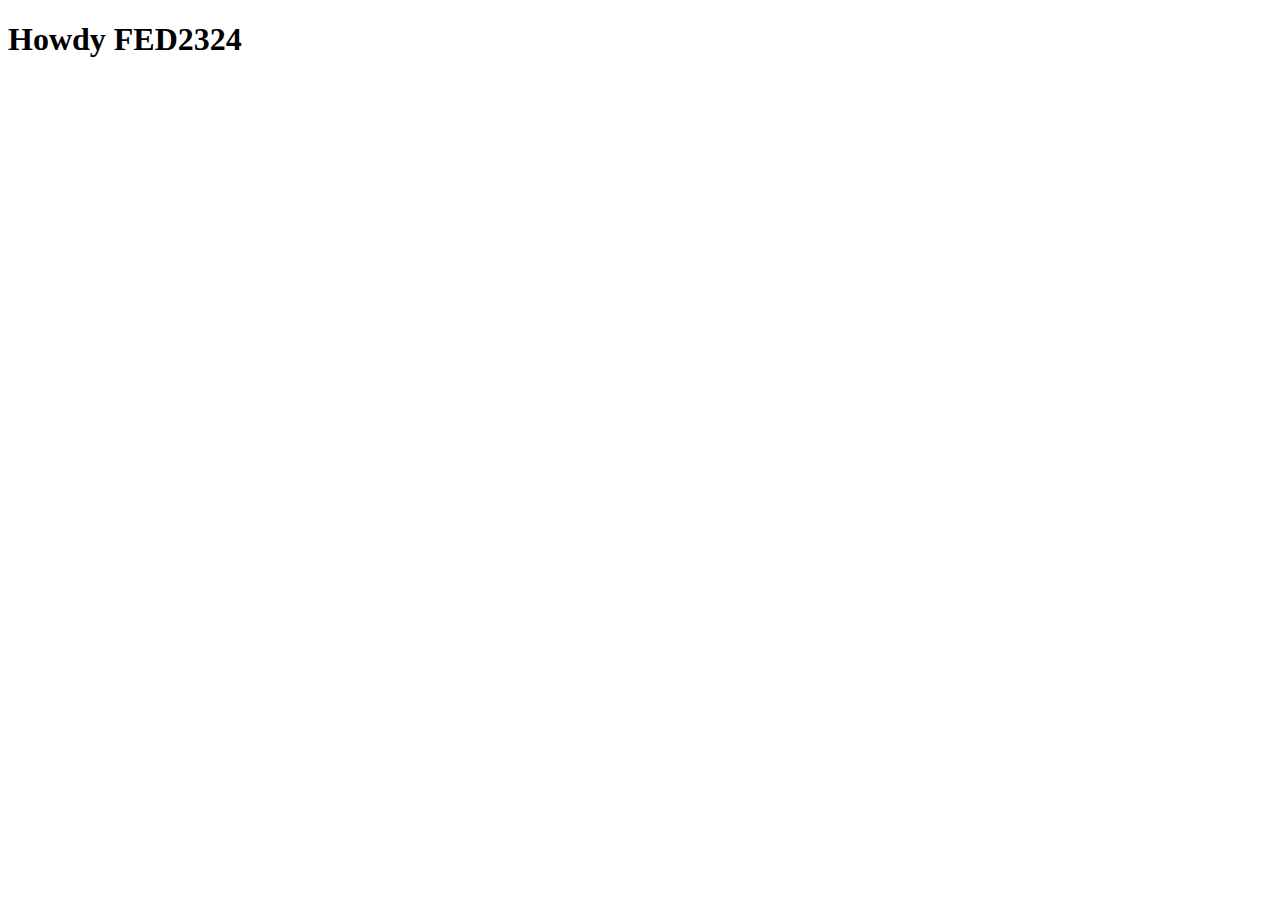
==== index.html @ 8bf857d3 "Add files via upload" ====
<!doctype html>
<html lang="nl">
	
<head>
	<meta charset="UTF-8">
	<meta name="author" content="jouw naam">
	<meta name="viewport" content="width=device-width, initial-scale=1">
	
	<title>Howdy FED2324</title>
	
	<link href="styles/style.css" rel="stylesheet">
	<link rel="icon" type="image/svg+xml" href="images/favicon.svg">
</head>

<body>
	<h1>Howdy FED2324</h1>

	<script defer src="scripts/script.js"></script>
</body>
	
</html>
---- styles/style.css ----
/**************/
/* CSS REMEDY */
/**************/
*, *::after, *::before {
  box-sizing:border-box;  
  font-family: Georgia, 'Times New Roman', Times, serif;
}






/*********************/
/* CUSTOM PROPERTIES */
/*********************/
:root {
	/* startje */
	--color-text:#111;
	--color-background:#eee;
}





/****************/
/* JOUW STYLING */
/****************/

/* jouw code */
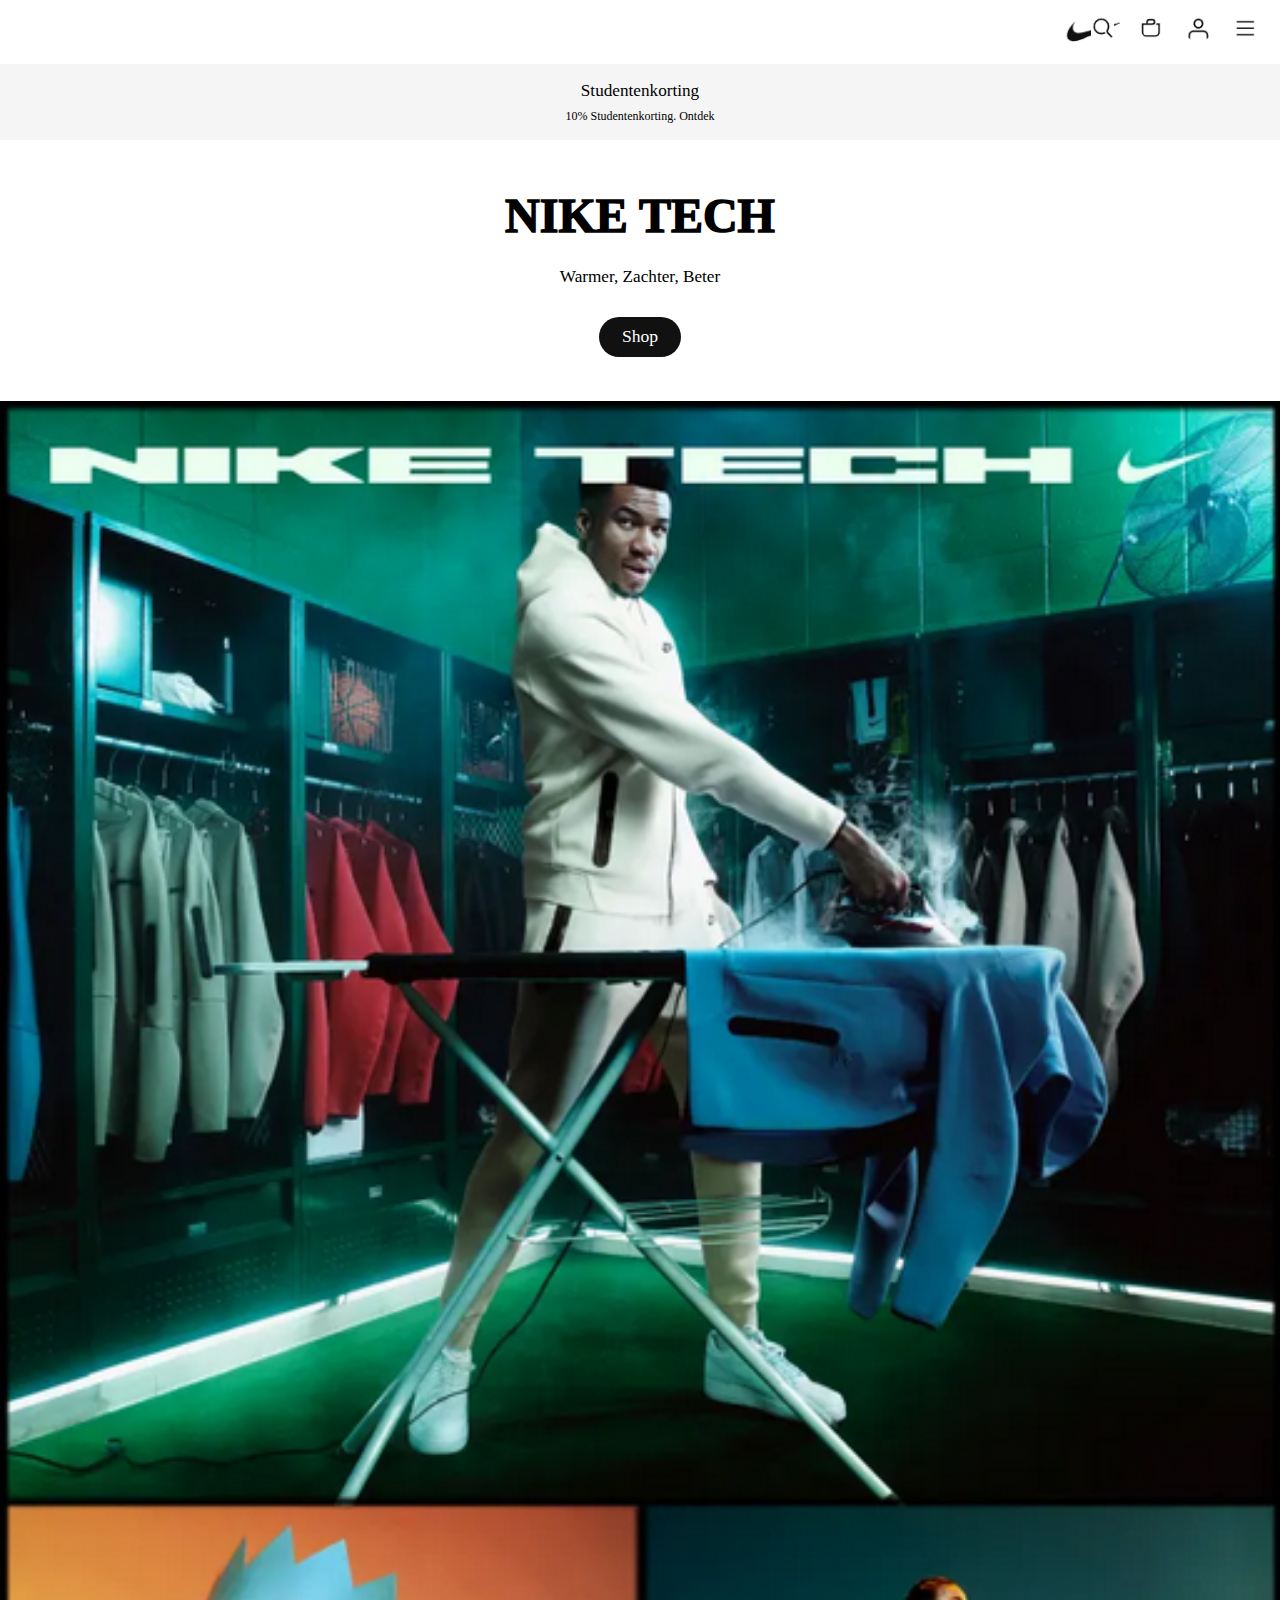
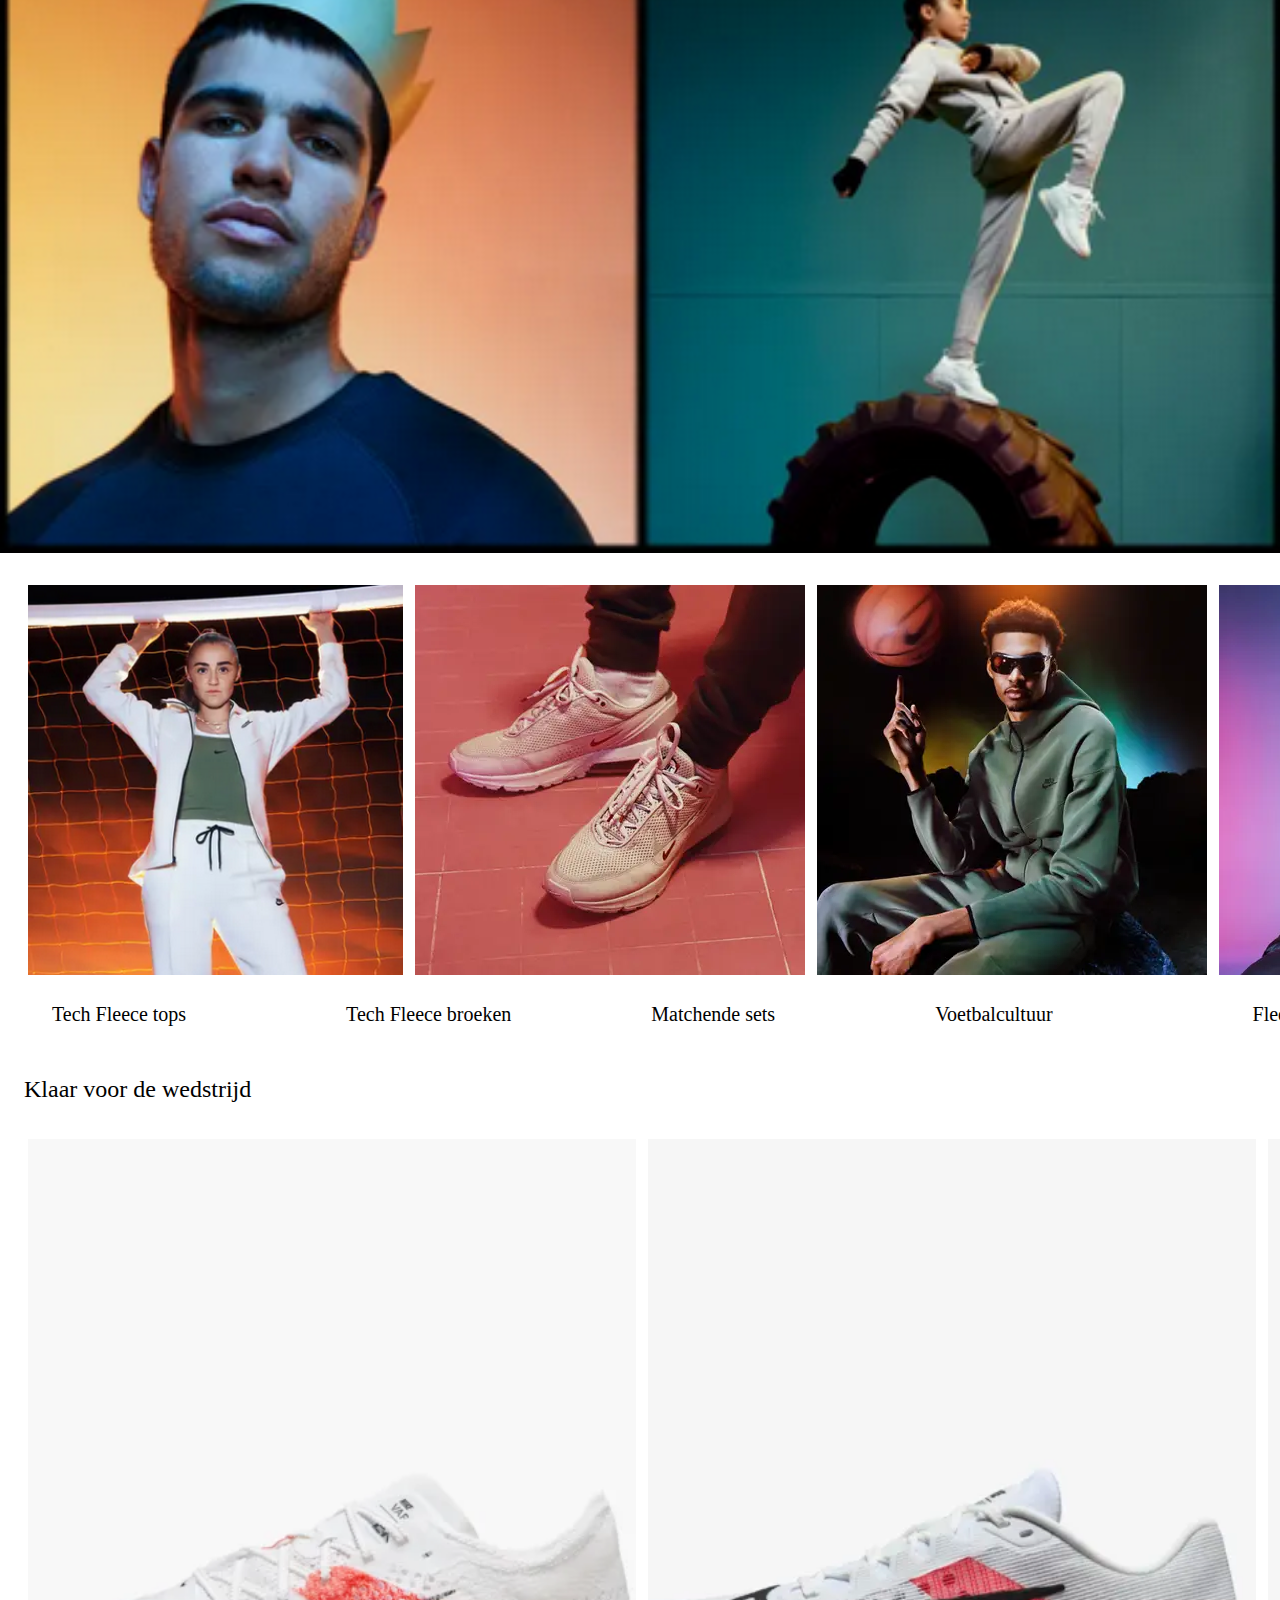
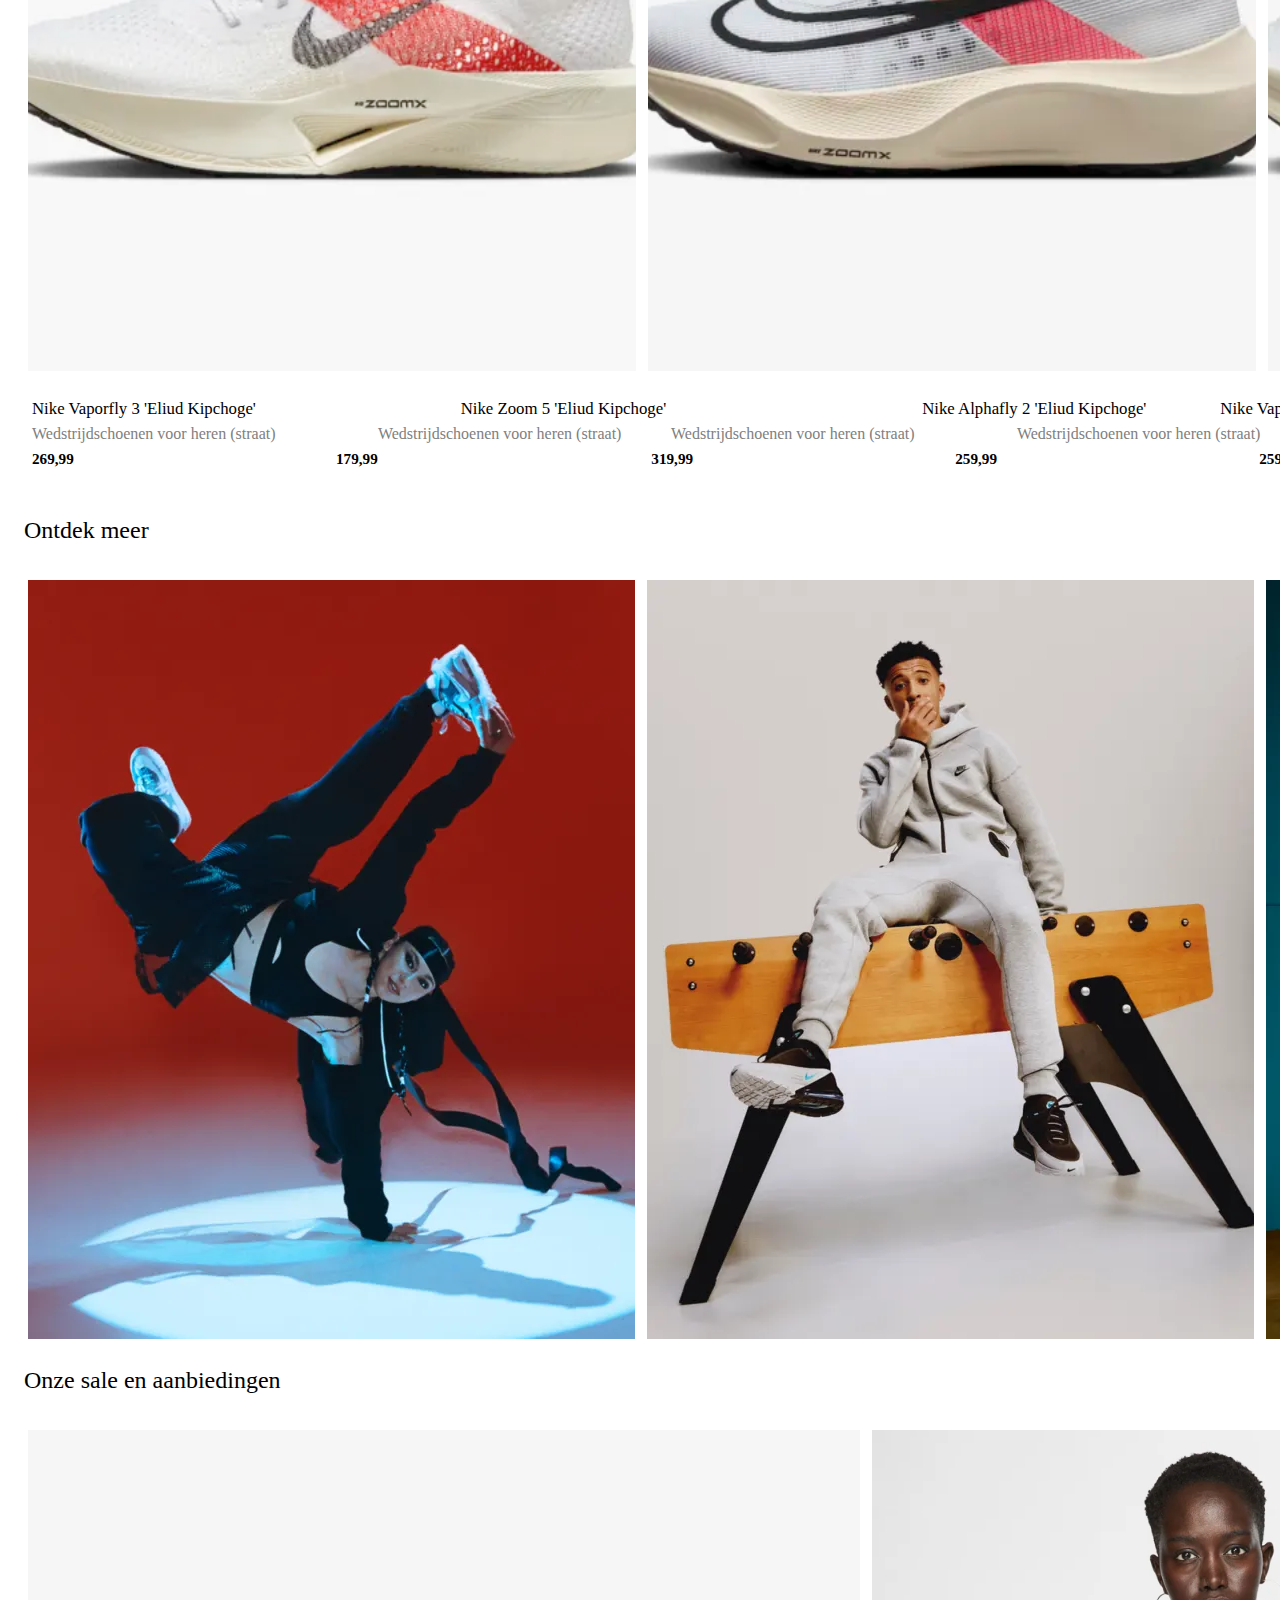
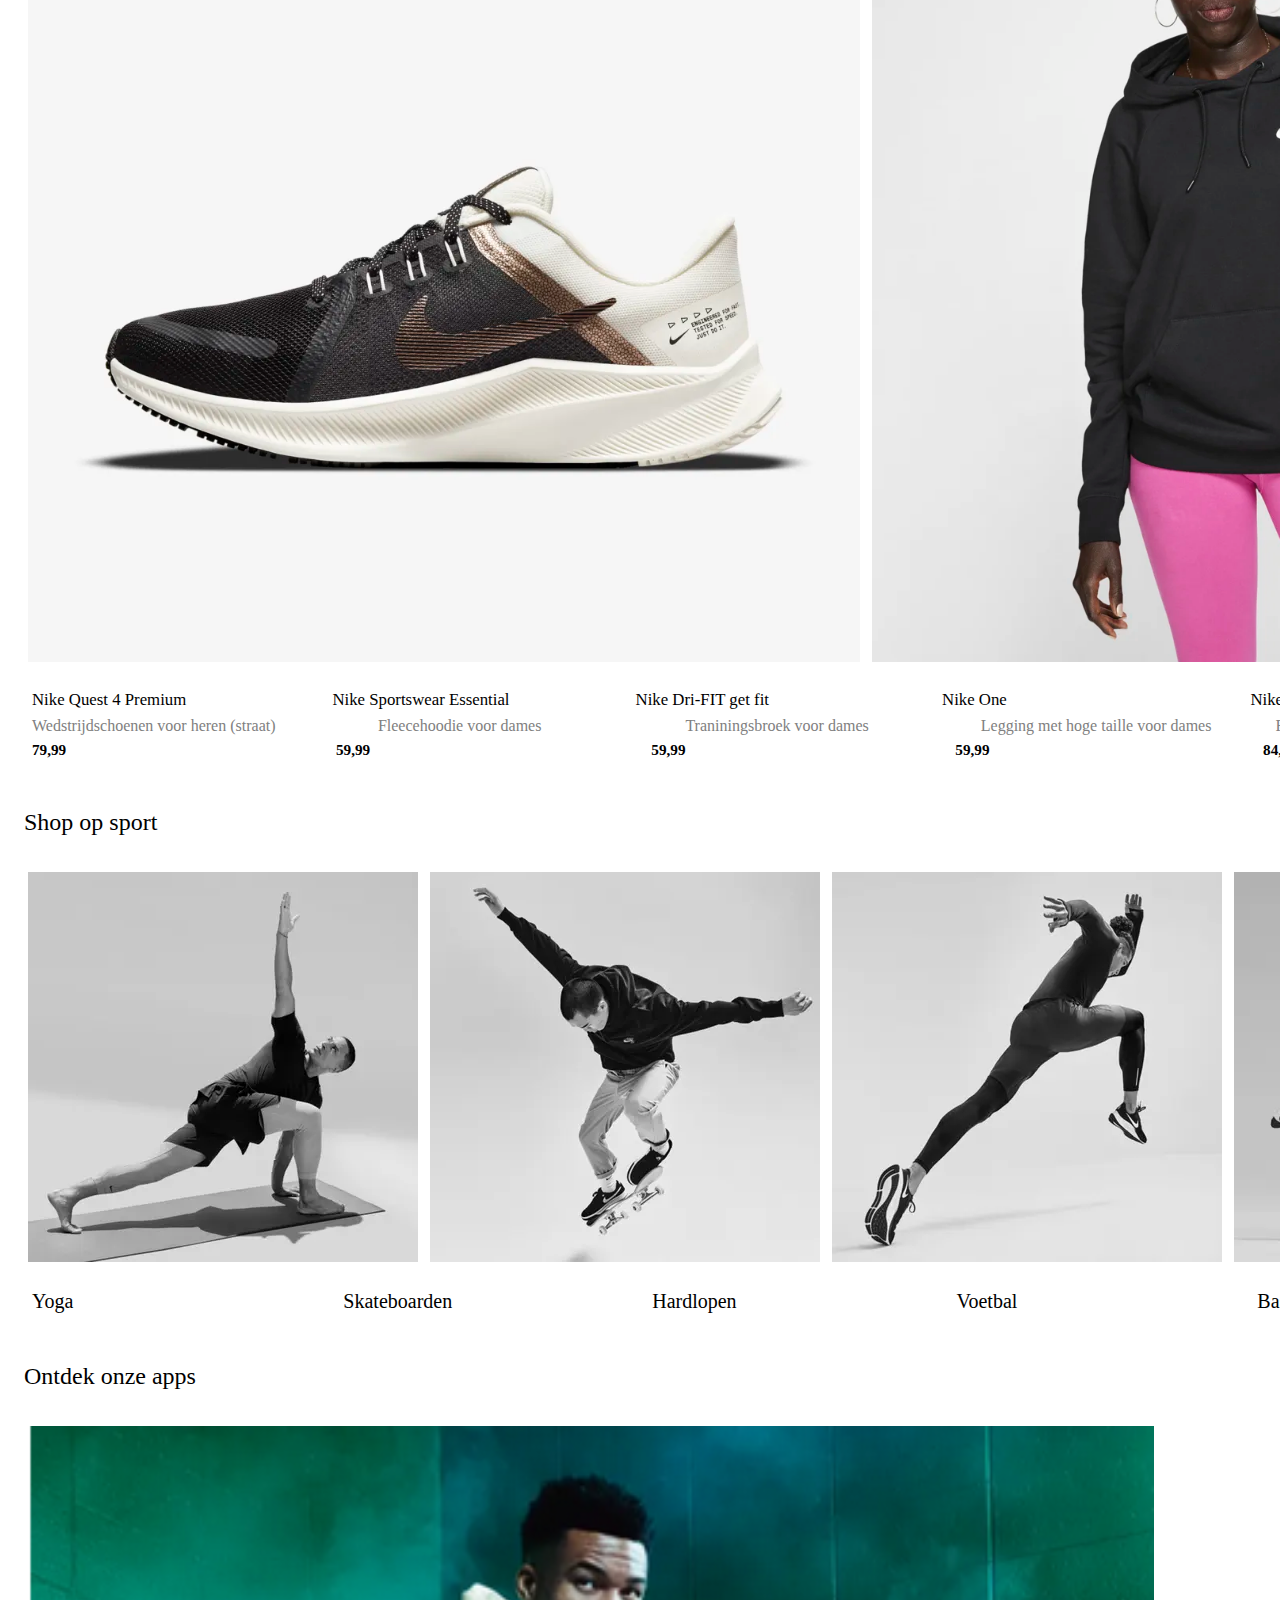
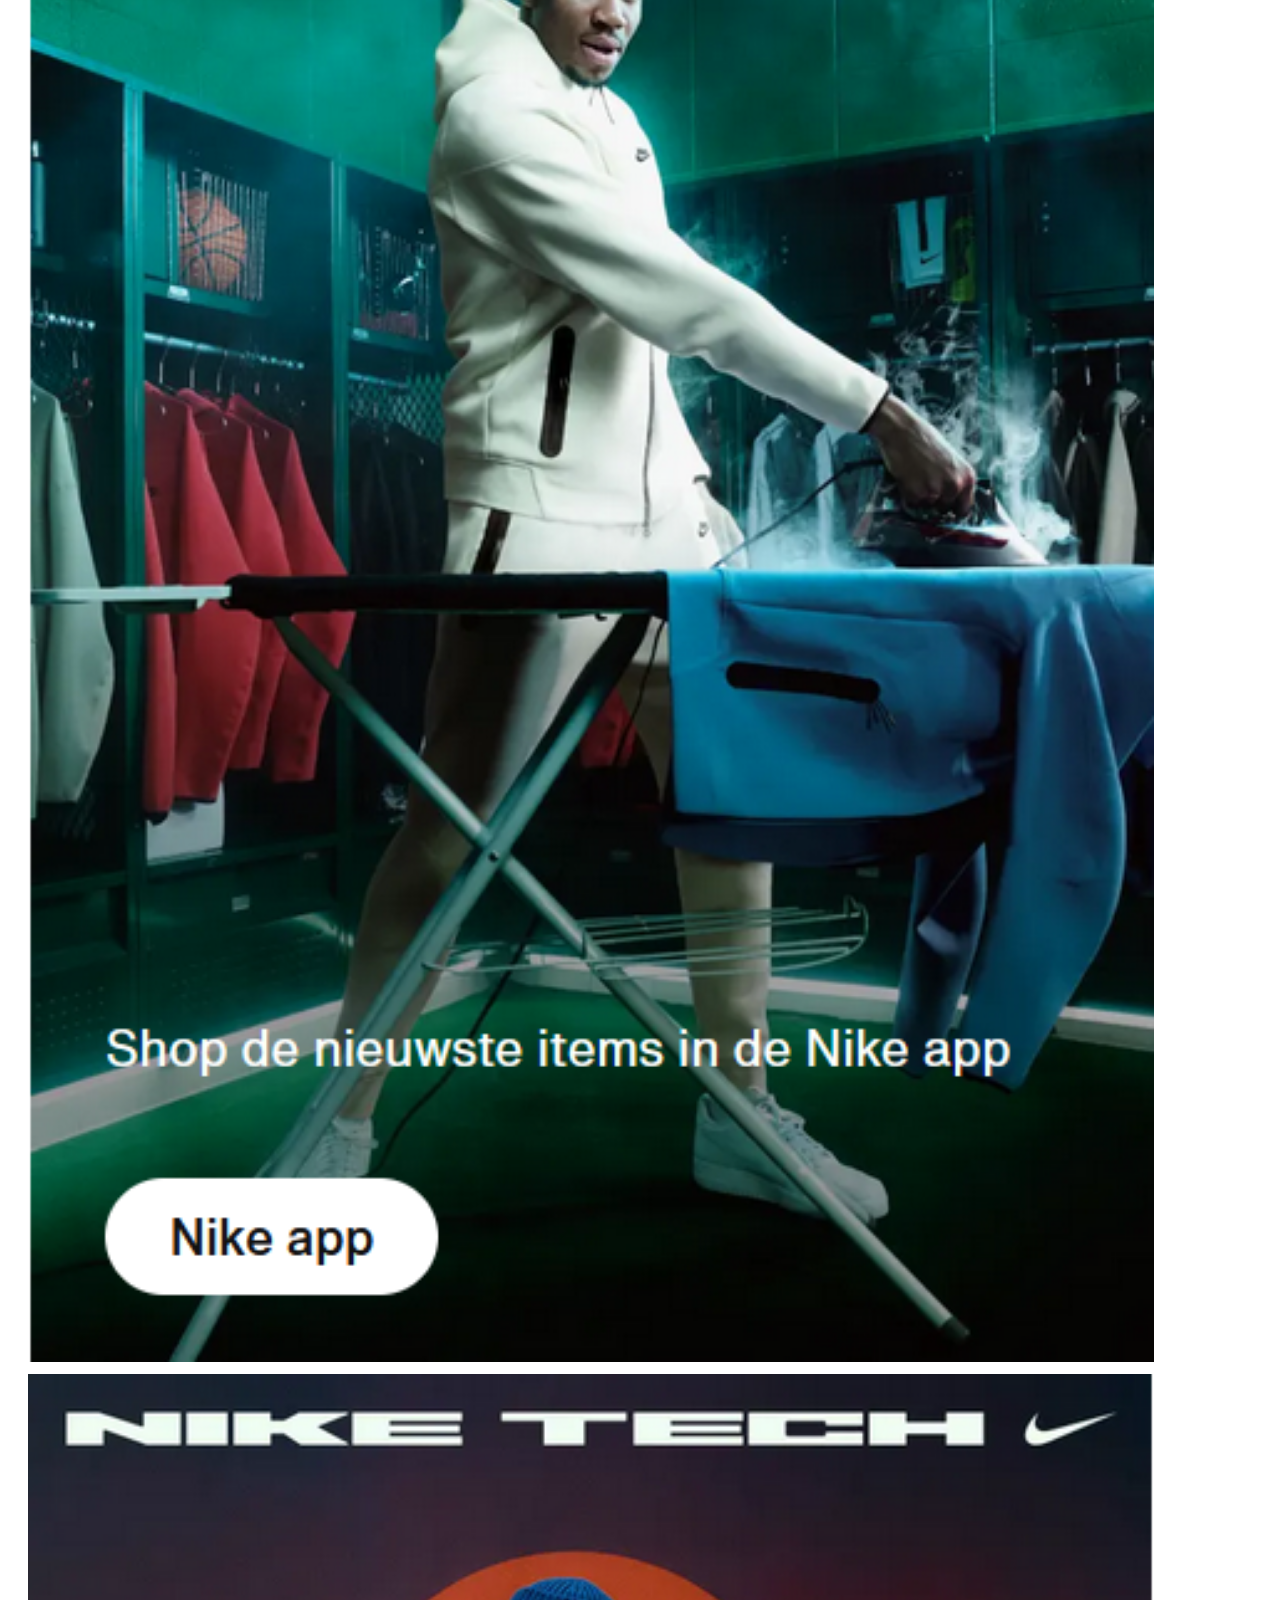
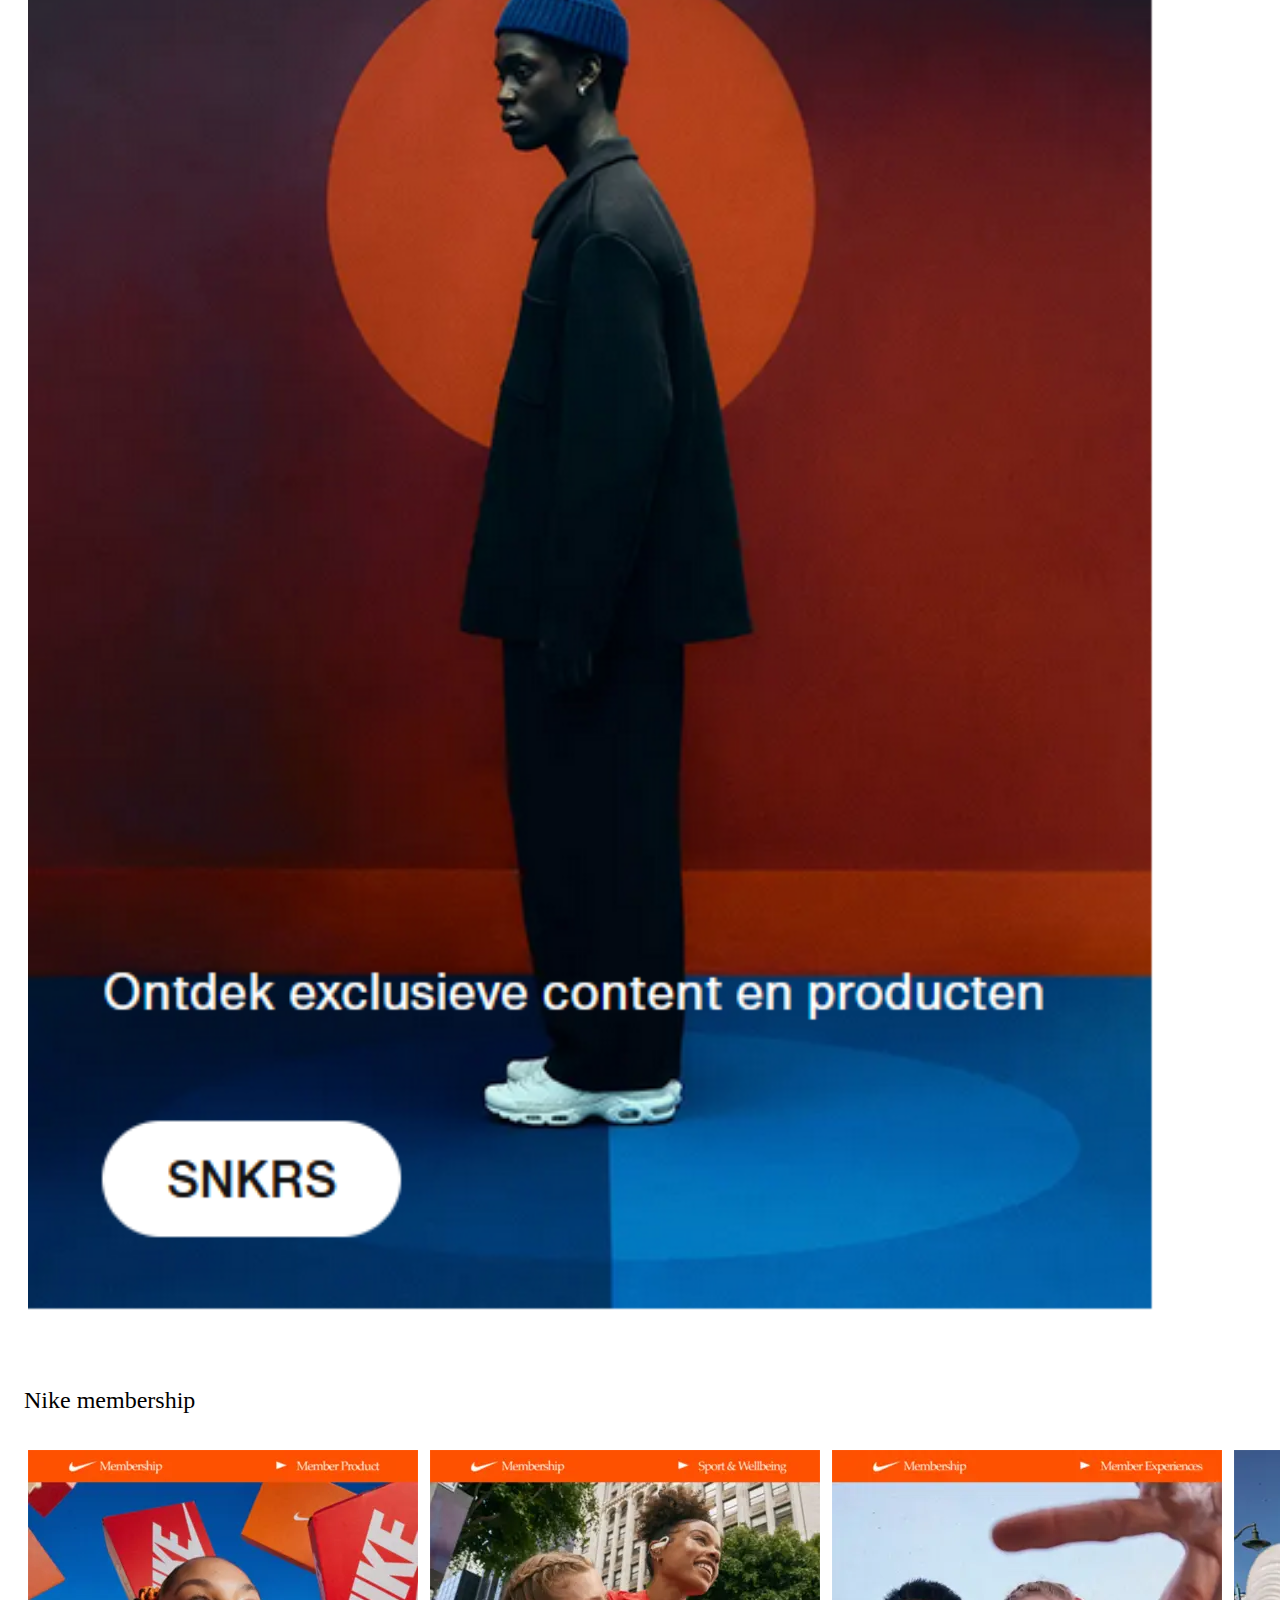
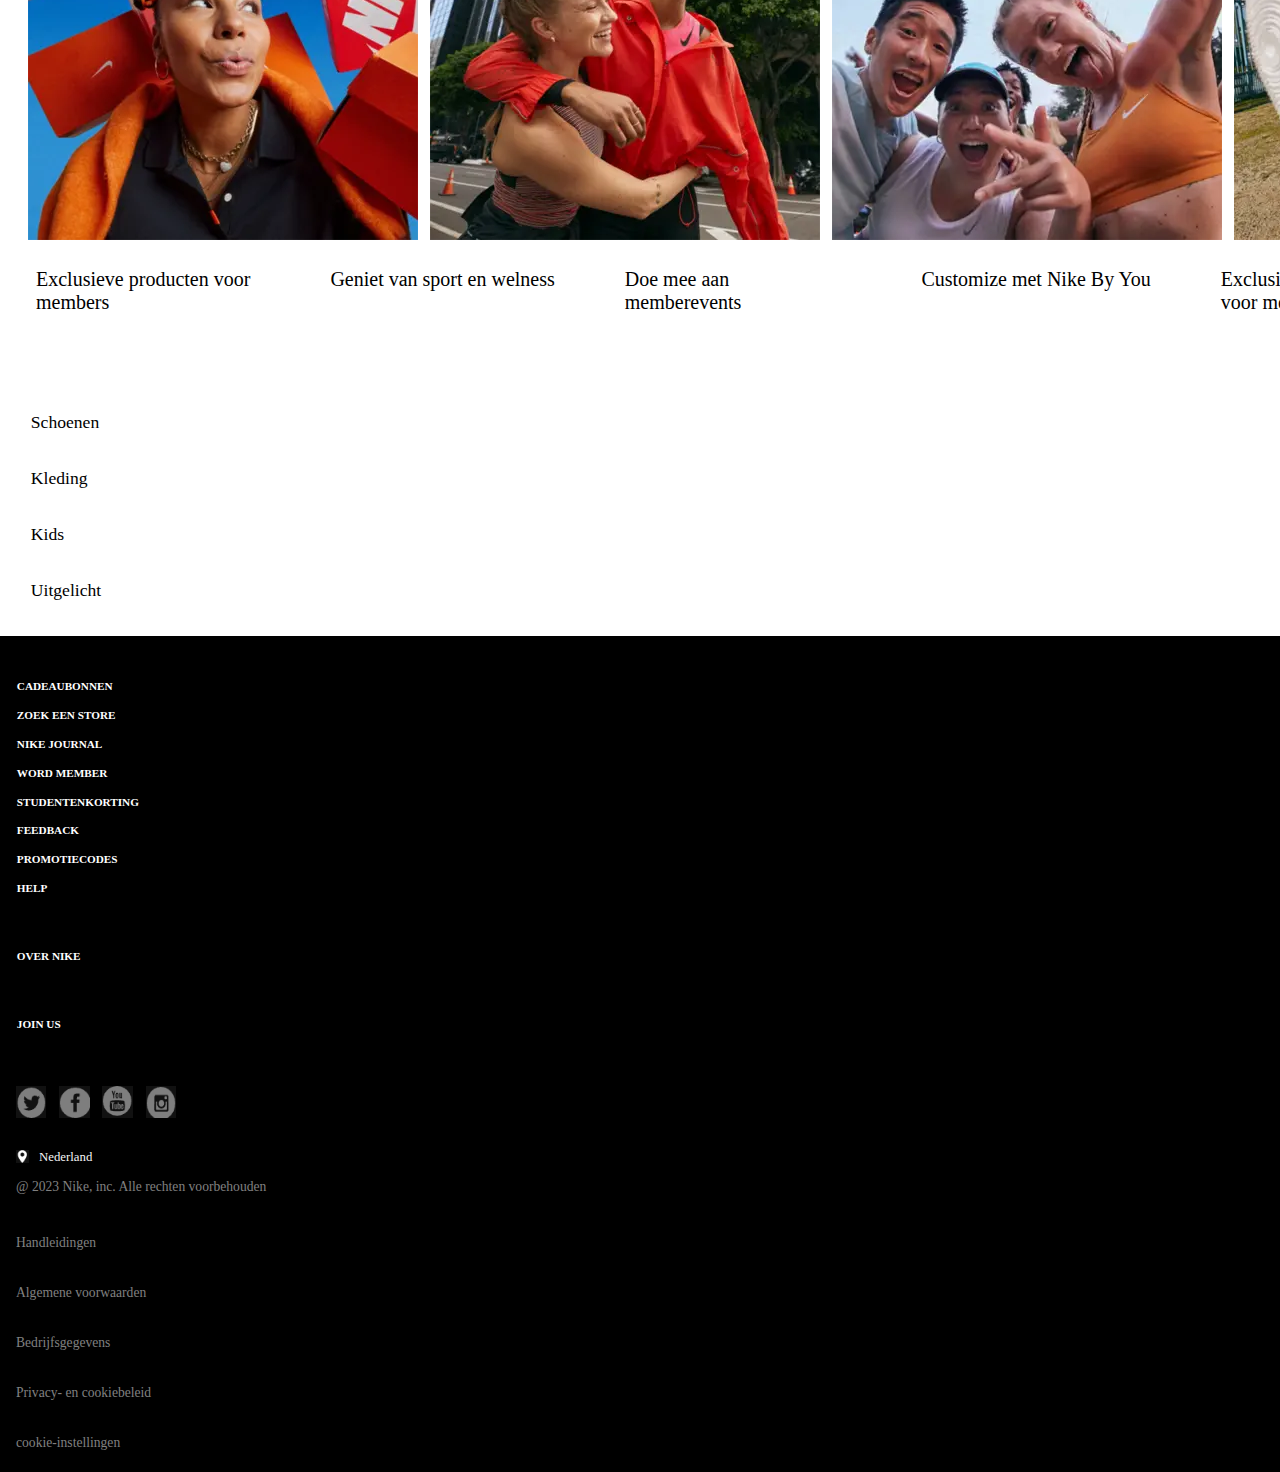
==== commit bb612df9: "Add files via upload" ====
--- a/index.html
+++ b/index.html
@@ -1,21 +1,286 @@
-<!doctype html>
+<!DOCTYPE html>
 <html lang="nl">
-	
+
 <head>
 	<meta charset="UTF-8">
 	<meta name="author" content="jouw naam">
 	<meta name="viewport" content="width=device-width, initial-scale=1">
-	
+
 	<title>Howdy FED2324</title>
-	
+
 	<link href="styles/style.css" rel="stylesheet">
 	<link rel="icon" type="image/svg+xml" href="images/favicon.svg">
 </head>
 
 <body>
-	<h1>Howdy FED2324</h1>
+	<header>
+		<nav>
+
+			<ul>
+				<li><img class="logo" src="images/logo.png" alt="logo"></li>
+				<li><img src="images/vergrootglas.png" alt="vergrootglas">
+				</li>
+				<li><img src="images/mandje.png" alt="winkelmandje"></li>
+				<li><img src="images/persoon.png" alt="persoon"></li>
+				<li><img src="images/hamaburger.png" alt="menu"></li>
+			</ul>
+		</nav>
+		<section>
+			<p>Studentenkorting</p>
+			<p>10% Studentenkorting. Ontdek</p>
+		</section>
+	</header>
+
+	<main>
+		<section>
+			<h1>Nike Tech</h1>
+			<p>Warmer, Zachter, Beter</p>
+		</section>
+		<div>
+			<button>Shop</button>
+		</div>
+		<img class="fotogroot" src="images/banner.png" alt="collage">
+
+		<ul>
+			<li>
+				<img src="images/afbeelding1.png" alt="model1">
+				<img src="images/2de.webp" alt="model2">
+				<img src="images/3de.webp" alt="model3">
+				<img src="images/4de.webp" alt="model4">
+				<img src="images/5de.webp" alt="model5">
+				<img src="images/6de.webp" alt="model6">
+			</li>
+		</ul>
+
+		<section>
+			<h3>Tech Fleece tops</h3>
+			<h3>Tech Fleece broeken</h3>
+			<h3>Matchende sets</h3>
+			<h3>Voetbalcultuur</h3>
+			<h3>Fleece</h3>
+			<h3>Air Max</h3>
+		</section>
+
+		<h2>Klaar voor de wedstrijd</h2>
+		<ul>
+			<li>
+				<img src="images/21.webp" alt="schoen1">
+				<img src="images/22.webp" alt="schoen2">
+				<img src="images/23.webp" alt="schoen3">
+				<img src="images/24.webp" alt="schoen4">
+				<img src="images/25.webp" alt="schoen5">
+				<img src="images/26.webp" alt="schoen6">
+				<img src="images/27.webp" alt="schoen7">
+				<img src="images/47.webp" alt="schoen8">
+				<img src="images/49.webp" alt="schoen9">
+			</li>
+		</ul>
+
+		<section>
+			<h4>Nike Vaporfly 3 'Eliud Kipchoge'</h4>
+			<h4>Nike Zoom 5 'Eliud Kipchoge'</h4>
+			<h4>Nike Alphafly 2 'Eliud Kipchoge'</h4>
+			<h4>Nike Vaporfly 3</h4>
+			<h4>Nike Vaporfly 3</h4>
+			<h4>Nike Alphafly 2</h4>
+			<h4>Nike Streakfly</h4>
+			<h4>Nike Alphafly 2</h4>
+			<h4>Nike Zoom Fly 5</h4>
+
+		</section>
+
+		<section>
+			<p>Wedstrijdschoenen voor heren (straat)</p>
+			<p>Wedstrijdschoenen voor heren (straat)</p>
+			<p>Wedstrijdschoenen voor heren (straat)</p>
+			<p>Wedstrijdschoenen voor heren (straat)</p>
+			<p>Wedstrijdschoenen voor dames (straat)</p>
+			<p>Wedstrijdschoenen voor dames (straat)</p>
+			<p>Wedstrijdschoenen (straat)</p>
+			<p>Wedstrijdschoenen voor heren (straat)</p>
+			<p>Hardloopschoenen voor dames (straat)</p>
+		</section>
+
+		<section>
+			<p>269,99</p>
+			<p>179,99</p>
+			<p>319,99</p>
+			<p>259,99</p>
+			<p>259,99</p>
+			<p>309,99</p>
+			<p>159,99</p>
+			<p>309,99</p>
+			<p>169,99</p>
+		</section>
+
+		<h2>Ontdek meer</h2>
+
+		<ul>
+			<li>
+				<img src="images/handstand.webp" alt="handstand">
+				<img src="images/sancho.webp" alt="sancho">
+				<img src="images/band.webp" alt="band">
+			</li>
+
+
+		</ul>
+		<h2>Onze sale en aanbiedingen</h2>
+		<ul>
+			<li>
+				<img src="images/41.webp" alt="trui">
+				<img src="images/42.webp" alt="legging">
+				<img src="images/43.webp" alt="legging">
+				<img src="images/44.webp" alt="broek">
+				<img src="images/45.webp" alt="broek">
+				<img src="images/28.webp" alt="schoen">
+				<img src="images/48.webp" alt="broek">
+				<img src="images/29.webp" alt="tschoen">
+			</li>
+		</ul>
+
+		<section>
+			<h4>Nike Quest 4 Premium</h4>
+			<h4>Nike Sportswear Essential</h4>
+			<h4>Nike Dri-FIT get fit</h4>
+			<h4>Nike One</h4>
+			<h4>Nike Pro Flex Vent Max</h4>
+			<h4>Jordan Brooklyn</h4>
+			<h4>Nike One</h4>
+			<h4>Rafa</h4>
+
+		</section>
+
+		<section>
+			<p>Wedstrijdschoenen voor heren (straat)</p>
+			<p>Fleecehoodie voor dames</p>
+			<p>Traniningsbroek voor dames</p>
+			<p>Legging met hoge taille voor dames</p>
+			<p>Fleecebroek voor dames</p>
+			<p>Trainingsshort voor heren</p>
+			<p>Joggingbroek voor dames</p>
+			<p>Tenisshorts voor heren</p>
+		</section>
+
+		<section>
+			<p>79,99</p>
+			<p>59,99</p>
+			<p>59,99</p>
+			<p>59,99</p>
+			<p>84,99</p>
+			<p>37,99</p>
+			<p>69,99</p>
+			<p>69,99</p>
+
+		</section>
+
+		<h2>Shop op sport</h2>
+		<ul>
+			<li>
+				<img src="images/51.webp" alt="yoga">
+				<img src="images/52.webp" alt="skaten">
+				<img src="images/53.webp" alt="atletiek">
+				<img src="images/54.webp" alt="voetbal">
+				<img src="images/55.webp" alt="volleybal">
+				<img src="images/56.webp" alt="volleybal">
+				<img src="images/57.webp" alt="tennis">
+				<img src="images/58.webp" alt="dans">
+			</li>
+		</ul>
+
+		<section>
+			<h3>Yoga</h3>
+			<h3>Skateboarden</h3>
+			<h3>Hardlopen</h3>
+			<h3>Voetbal</h3>
+			<h3>Basketbal</h3>
+			<h3>Training</h3>
+			<h3>Tennis</h3>
+			<h3>Dansen</h3>
+		</section>
+
+		<h2>Ontdek onze apps</h2>
+
+		<ul class="verticaal">
+			<li>
+				<img src="images/verticaal1.png" alt="strijken">
+				<img src="images/verticaal2.png" alt="model">
+			</li>
+
+		</ul>
+		<h2>Nike membership</h2>
+		<ul>
+			<li>
+				<img src="images/61.webp" alt="dozen">
+				<img src="images/62.webp" alt="vrienden">
+				<img src="images/63.webp" alt="selfie">
+				<img src="images/64.webp" alt="gezellig">
+				<img src="images/65.webp" alt="schoen">
+				<img src="images/66.webp" alt="vriendenfoto">
+
+			</li>
+		</ul>
+
+		<section>
+			<h3>Exclusieve producten voor<br> members</h3>
+			<h3>Geniet van sport en welness</h3>
+			<h3>Doe mee aan <br> memberevents</h3>
+			<h3>Customize met Nike By You</h3>
+			<h3>Exclusieve aanbiedingen<br> voor members</h3>
+			<h3>Meer membership</h3>
+		</section>
+
+		<section class="onderaan">
+			<p>Schoenen</p>
+			<p>Kleding</p>
+			<p>Kids</p>
+			<p>Uitgelicht</p>
+		</section>
+
+	</main>
+	<footer>
+		<section>
+			<p>Cadeaubonnen</p>
+			<p>Zoek een store</p>
+			<p>Nike journal</p>
+			<p>Word member</p>
+			<p>Studentenkorting</p>
+			<p>Feedback</p>
+			<p>Promotiecodes</p>
+		</section>
+
+		<section>
+			<p>help</p>
+			<p>over nike</p>
+			<p>join us</p>
+		</section>
+
+		<section>
+			<img src="images/twittericon.png">
+			<img src="images/facebookicon.png">
+			<img src="images/youtubeicon.png">
+			<img src="images/instaicon.png">
+		</section>
+
+		<section>
+			<img src="images/locatieicon.png">
+			<p>Nederland</p>
+		</section>
+
+		<section>
+			<p>@ 2023 Nike, inc. Alle rechten voorbehouden</p>
+			<p>Handleidingen</p>
+			<p>Algemene voorwaarden</p>
+			<p> Bedrijfsgegevens</p>
+			<p>Privacy- en cookiebeleid</p>
+			<p>cookie-instellingen</p>
+		</section>
+
+
+
+	</footer>
+
 
 	<script defer src="scripts/script.js"></script>
 </body>
-	
-</html>
+
+</html>--- a/styles/style.css
+++ b/styles/style.css
@@ -1,32 +1,1378 @@
 /**************/
 /* CSS REMEDY */
 /**************/
-*, *::after, *::before {
-  box-sizing:border-box;  
-  font-family: Georgia, 'Times New Roman', Times, serif;
-}
-
-
-
-
-
+* {
+	box-sizing: border-box;
+	font-family: Georgia, 'Times New Roman', Times, serif;
+	margin: 0;
+	padding: 0;
+}
 
 /*********************/
 /* CUSTOM PROPERTIES */
 /*********************/
 :root {
 	/* startje */
-	--color-text:#111;
-	--color-background:#eee;
-}
-
-
-
-
-
-/****************/
-/* JOUW STYLING */
-/****************/
-
-/* jouw code */
-
+	--color-text: #111;
+	--color-background: #F5F5F5;
+	--image-width: 19em;
+	--vaste-margin: 1.75em;
+	--vaste-gap: 0.75em;
+	--margin-onder-afbeelding: 5em;
+	--p2afbeeldingwidht: 21.5em;
+}
+
+body {
+	margin: 0;
+}
+
+.logo {
+	width: 3.75em;
+	margin-left: 1em;
+}
+
+
+header nav ul {
+	display: flex;
+	list-style-type: none;
+	column-gap: 1.5em;
+	justify-content: right;
+	padding-top: 1em;
+	margin-right: 1.5em;
+}
+
+header nav ul li img {
+	width: 1.45em;
+
+}
+
+header nav ul li:nth-child(1) {
+	width: 1.45em;
+	margin-left: 1em;
+	justify-items: left;
+}
+
+header section {
+	list-style-type: none;
+	background-color: var(--color-background);
+	width: 100%;
+	height: 4.75em;
+	margin-top: 1em;
+}
+
+header section p:nth-child(1) {
+	font-size: 1.075em;
+	text-align: center;
+	line-height: 0.4em;
+	padding-top: 1.4em;
+}
+
+header section p:nth-child(2) {
+	font-size: 0.75em;
+	text-align: center;
+	line-height: 3.5em;
+	white-space: nowrap;
+}
+
+main .fotogroot {
+	width: 100%;
+	margin-bottom: var(--vaste-margin);
+}
+
+main section h1 {
+	padding-top: 1em;
+	padding-bottom: 0.5em;
+    text-align: center;
+	
+	font-size: 3em;
+	text-transform: uppercase;
+	font-weight: 1000;
+    
+}
+
+main ul li {
+	display: flex;
+	list-style-type: none;
+	gap: var(--vaste-gap);
+	margin-left: var(--vaste-margin);
+	padding-bottom: 3em;
+}
+
+main ul li:nth-child(1) {
+	display: flex;
+	list-style-type: none;
+	gap: var(--vaste-gap);
+	margin-left: var(--vaste-margin);
+	padding-bottom: 1.75em;
+}
+
+main ul h1 {
+	font-size: 3em;
+	text-align: center;
+	text-transform: uppercase;
+	margin-bottom: 0.5em;
+}
+
+main section:nth-child(1) p {
+	text-align: center;
+	font-size: 1.075em;
+	padding-bottom: 1.75em;
+	white-space: nowrap;
+}
+
+main h3 {
+	white-space: nowrap;
+	font-size: 1.25em;
+	margin-right: 8em;
+	padding-bottom: 2.5em;
+	font-weight: 100;
+}
+
+main h3:nth-child(1) {
+	margin-left: 1em;
+}
+
+main h3:nth-child(2) {
+	margin-right: 7em;
+}
+
+main h3:nth-child(4) {
+	margin-right: 10em;
+}
+
+main h3:nth-child(5) {
+	margin-right: 13em;
+}
+
+main h3:nth-child(7) {
+	margin-left: 1em;
+}
+
+main section h3:nth-child(9) {
+	margin-left: 4em;
+
+}
+
+main div button {
+
+	padding: 0.55em 1.3em;
+	border-radius: 2em;
+	background-color: var(--color-text);
+	color: white;
+	border: none;
+	margin-bottom: 2.5em;
+	font-size: 1.1em;
+}
+
+main div  {
+	display: flex;
+    justify-content: center;
+}
+
+main ul img {
+	width: var(--image-width);
+	object-fit: cover;
+}
+
+main h2 {
+	font-size: 1.5em;
+	margin-left: 1em;
+	padding-bottom: 1.5em;
+	font-weight: 400;
+
+}
+
+main h4 {
+	white-space: nowrap;
+	font-size: 1.05em;
+	margin-right: 4.4em;
+	padding-bottom: 0.4em;
+	font-weight: lighter;
+}
+
+main h4:nth-child(1) {
+	margin-right: 16vw;
+}
+
+main h4:nth-child(2) {
+	margin-right: 20vw;
+}
+
+main h4:nth-child(4),
+h4:nth-child(5),
+h4:nth-child(6),
+main h4:nth-child(8) {
+	margin-right: 40vw;
+}
+
+main h4:nth-child(7) {
+	margin-right: 12.75em;
+}
+
+main section:nth-of-type(6) h4:nth-child(1) {
+	margin-right: 8.7em;
+}
+
+main section:nth-of-type(6) h4:nth-child(2) {
+	margin-right: 7.5em;
+}
+
+main section:nth-of-type(6) h4:nth-child(3) {
+	margin-right: 10.3em;
+}
+
+main section:nth-of-type(6) h4:nth-child(4) {
+	margin-right: 14.5em;
+}
+
+main section:nth-of-type(6) h4:nth-child(5) {
+	margin-right: 8.2em;
+}
+
+main section:nth-of-type(6) h4:nth-child(7) {
+	margin-right: 14.5em;
+}
+
+
+main section:nth-of-type(2),
+main section:nth-of-type(3),
+main section:nth-of-type(4),
+main section:nth-of-type(5),
+main section:nth-of-type(6),
+main section:nth-of-type(7),
+main section:nth-of-type(8),
+main section:nth-of-type(9) {
+	display: flex;
+	margin-left: 2em;
+	
+}
+
+
+
+main section:nth-of-type(10) {
+	display: flex;
+	margin-left: 1em;
+	padding-bottom: 3em;
+}
+
+main section:nth-of-type(10) h3:nth-child(1) {
+	margin-right: 4em;
+}
+
+main section:nth-of-type(10) h3:nth-child(2) {
+	margin-right: 3.5em;
+}
+
+main section:nth-of-type(10) h3:nth-child(3) {
+	margin-right: 9em;
+}
+
+main section:nth-of-type(10) h3:nth-child(4) {
+	margin-right: 3.5em;
+}
+
+main section:nth-of-type(10) h3:nth-child(5) {
+	margin-right: 5em;
+}
+
+
+main section:nth-of-type(4) p,
+main section:nth-of-type(7) p {
+	white-space: nowrap;
+	margin-right: 8vw;
+	color: gray;
+	font-size: 1em;
+	padding-bottom: 0.4em;
+}
+
+
+main section:nth-of-type(4) p:nth-child(2) {
+	margin-right: 3.1em
+}
+
+main section:nth-of-type(4) p:nth-child(4) {
+	margin-right: 2.7em
+}
+
+main section:nth-of-type(4) p:nth-child(7) {
+	margin-right: 7.8em
+}
+
+main section:nth-of-type(7) p:nth-child(2) {
+	margin-right: 9em;
+}
+
+main section:nth-of-type(7) p:nth-child(3) {
+	margin-right: 7em;
+}
+
+main section:nth-of-type(7) p:nth-child(4) {
+	margin-right: 4em;
+}
+
+main section:nth-of-type(7) p:nth-child(5) {
+	margin-right: 9em;
+}
+
+main section:nth-of-type(7) p:nth-child(6) {
+	margin-right: 9em;
+}
+
+main section:nth-of-type(7) p:nth-child(7) {
+	margin-right: 8em;
+}
+
+main section:nth-of-type(5) p,
+main section:nth-of-type(8) p {
+	margin-right: 17.25em;
+	padding-bottom: 3.25em;
+	font-weight: bold;
+	font-size: 0.95em;
+}
+
+main section:nth-of-type(5) p:nth-child(2),
+main section:nth-of-type(5) p:nth-child(6) {
+	margin-right: 18em;
+}
+
+
+main section:nth-of-type(8) p:nth-child(1) {
+	margin-right: 17.75em;
+}
+
+main section:nth-of-type(8) p:nth-child(2) {
+	margin-right: 18.5em;
+}
+
+main section:nth-of-type(8) p:nth-child(3) {
+	margin-right: 17.75em;
+}
+
+main section:nth-of-type(8) p:nth-child(4) {
+	margin-right: 18em;
+}
+
+main section:nth-of-type(8) p:nth-child(5) {
+	margin-right: 17.75em;
+}
+
+main section:nth-of-type(8) p:nth-child(6) {
+	margin-right: 18.75em;
+}
+
+main section:nth-of-type(9) h3:nth-child(1) {
+	margin-left: 0em;
+	margin-right: 13.5em;
+}
+
+main section:nth-of-type(9) h3:nth-child(2) {
+	margin-right: 10em;
+}
+
+main section:nth-of-type(9) h3:nth-child(3),
+main section:nth-of-type(9) h3:nth-child(6) {
+	margin-right: 11em;
+}
+
+
+main section:nth-of-type(9) h3:nth-child(4),
+main section:nth-of-type(9) h3:nth-child(5) {
+	margin-right: 12em;
+}
+
+main section:nth-of-type(9) h3:nth-child(7) {
+	margin-right: 13em;
+}
+
+.verticaal li {
+	flex-direction: column;
+}
+
+.verticaal li img {
+	width: 88vw;
+}
+
+.verticaal li img:nth-child(2) {
+	margin-bottom: 3em;
+}
+
+.onderaan {
+	justify-content: left;
+	margin-left: var(--vaste-margin);
+	font-size: 1.1em;
+}
+
+.onderaan p {
+	margin-bottom: 2em;
+}
+
+footer {
+	background-color: black;
+	color: white;
+}
+
+footer section:nth-of-type(1) p {
+	margin-left: 1.5em;
+	text-align: left;
+	padding-bottom: 1.5em;
+	text-transform: uppercase;
+	font-weight: bold;
+	font-size: 0.7em;
+}
+
+footer section:nth-of-type(1) {
+	padding-top: 2.75em;
+}
+
+footer section:nth-of-type(2) {
+	margin-left: 1.5em;
+	flex-direction: column;
+	text-transform: uppercase;
+	font-weight: bold;
+	font-size: 0.7em;
+	padding-top: 3em;
+
+}
+
+footer section:nth-of-type(2) p {
+	padding-bottom: 5em;
+}
+
+footer section:nth-of-type(3) {
+	display: flex;
+	margin-left: 1em;
+}
+
+footer section:nth-of-type(3) img {
+	width: 1.9em;
+	margin-right: 0.8em;
+	padding-bottom: 2em;
+}
+
+footer section:nth-of-type(4) {
+	margin-left: 1em;
+	display: flex;
+}
+
+footer section:nth-of-type(4) img {
+	width: 0.8em;
+	height: 0.8em;
+}
+
+footer section:nth-of-type(4) p {
+	margin-left: 0.8em;
+	color: #F5F5F5;
+	font-size: 0.8em;
+}
+
+footer section:nth-of-type(5) p {
+	color: gray;
+	font-size: 0.85em;
+	white-space: nowrap;
+	padding-top: 1em;
+	padding-bottom: 1.5em;
+}
+
+footer section:nth-of-type(5) p:nth-child(1) {
+	padding-bottom: 2em;
+}
+
+footer section:nth-of-type(5) {
+	margin-left: 1em;
+	flex-direction: column;
+}
+
+
+.pagina2 img {
+	width: 105%;
+	margin-bottom: var(--margin-onder-afbeelding);
+	height: 34em;
+	object-fit: cover;
+}
+
+.pagina2 h1 {
+	font-size: 2em;
+	margin-left: 0.6em;
+	padding-bottom: 0.8em;
+	font-weight: 500;
+}
+
+.pagina2 article p {
+	margin-left: 1.1em;
+	line-height: 1.4em;
+	font-size: 1.1em;
+	margin-right: 1.5em;
+}
+
+.pagina2 article button {
+	margin-bottom: 0.5em;
+	margin-left: 1.5em;
+	margin-top: 1em;
+}
+
+.pagina2 article button:nth-of-type(2) {
+	margin-bottom: 6em;
+	margin-top: 0em;
+}
+
+.pagina2 img:nth-of-type(2) {
+	margin-left: 1.5em;
+	width: 90%;
+	height: 100%;
+}
+
+.pagina2 img:nth-of-type(3) {
+	margin-left: 1.25em;
+	width: 90%;
+	max-height: 90%;
+}
+
+.pagina2 p {
+	margin-bottom: 1.35em;
+}
+
+.pagina2 article:nth-of-type(2) {
+	margin-bottom: var(--margin-onder-afbeelding);
+}
+
+.pagina2 section:nth-of-type(1) {
+	display: flex;
+}
+
+.pagina2 section:nth-of-type(1) img,
+.pagina2 section:nth-of-type(4) img {
+	width: 21em;
+	margin-top: var(--margin-onder-afbeelding);
+	margin-left: 0.75em;
+	margin-bottom: 0em;
+	height: auto;
+}
+
+.pagina2 section:nth-of-type(1) img:nth-child(1),
+.pagina2 section:nth-of-type(4) img:nth-child(1) {
+	margin-left: 1.5em;
+}
+
+.pagina2 section:nth-of-type(4) {
+	margin-left: 0em;
+}
+
+.pagina2 section h2 {
+	margin-top: 1em;
+	margin-left: 0em;
+	margin-right: 3.75em;
+	white-space: nowrap;
+	padding-bottom: 1.25em;
+	font-size: 1.6em;
+
+}
+
+.pagina2 section h2:nth-child(2) {
+	margin-right: 7em;
+}
+
+.pagina2 section p {
+	font-size: 1.4em;
+	margin-right: 8.5em;
+
+}
+
+.pagina2 section:nth-of-type(3) p:nth-child(2) {
+	margin-right: 1.5em;
+	white-space: nowrap;
+}
+
+.pagina2 section:nth-of-type(3) p:nth-child(3) {
+	white-space: nowrap;
+}
+
+.pagina2 img:nth-of-type(4) {
+	margin-top: var(--margin-onder-afbeelding);
+	margin-bottom: var(--margin-onder-afbeelding);
+	margin-left: 0.5em;
+	width: 96%;
+	height: 100%;
+}
+
+.pagina2 img:nth-of-type(5) {
+	margin-top: var(--margin-onder-afbeelding);
+	margin-bottom: var(--margin-onder-afbeelding);
+	margin-left: 0.5em;
+	width: 96%;
+	height: 100%;
+}
+
+.pagina2 section:nth-of-type(5) h2:nth-child(1) {
+	margin-right: 11em;
+}
+
+.pagina2 section:nth-of-type(5) h2:nth-child(3) {
+	margin-right: 7em;
+}
+
+.pagina2 section:nth-of-type(6) p {
+	white-space: nowrap;
+}
+
+.pagina2 section:nth-of-type(6) p:nth-child(1) {
+	margin-right: 5.25em;
+}
+
+.pagina2 section:nth-of-type(6) p:nth-child(2) {
+	margin-right: 4em;
+}
+
+.pagina2 section:nth-of-type(6) p:nth-child(3) {
+	margin-right: 3.5em;
+}
+
+.pagina2 img:nth-of-type(6),
+.pagina2 img:nth-of-type(7),
+.pagina2 img:nth-of-type(8),
+.pagina2 img:nth-of-type(9),
+.pagina2 img:nth-of-type(11) {
+	width: 92%;
+	margin-top: var(--margin-onder-afbeelding);
+	object-fit: cover;
+	margin-left: 1em;
+	height: 95%;
+}
+
+.pagina2 img:nth-of-type(10) {
+	width: 90%;
+	height: 90%;
+	object-fit: cover;
+	margin-top: var(--margin-onder-afbeelding);
+	margin-left: 1.2em;
+}
+
+.pagina2 h2 {
+	margin-top: 3em;
+	padding-bottom: 0em;
+}
+
+.pagina2 section:nth-of-type(7) {
+	margin-top: 3em;
+	margin-left: 1.5em;
+}
+
+.pagina2 section:nth-of-type(7) img {
+	margin-bottom: 1em;
+	width: 19em;
+	margin-right: 0.5em;
+	height: 19em;
+	margin-left: 0em;
+}
+
+.pagina2 section:nth-of-type(7) img:nth-child(2) {
+	margin-left: 0em;
+}
+
+.pagina2 section:nth-of-type(8) h2:nth-child(1) {
+	margin-right: 8em;
+}
+
+.pagina2 section:nth-of-type(8) h2:nth-child(2) {
+	margin-right: 6em;
+}
+
+.pagina2 section:nth-of-type(9) p {
+	white-space: nowrap;
+}
+
+.pagina2 section:nth-of-type(9) p:nth-child(1) {
+	margin-right: 3.75em;
+}
+
+.pagina2 section:nth-of-type(9) p:nth-child(2) {
+	margin-right: 3em;
+}
+
+
+.pagina2 section:nth-of-type(10) {
+	flex-direction: column;
+	justify-content: left;
+	margin-left: var(--vaste-margin);
+	margin-top: 5em;
+	padding-bottom: 1.5em;
+
+}
+
+.pagina2 section:nth-of-type(10) p {
+	padding-bottom: 0em;
+	font-size: 1em;
+}
+
+a {
+	text-decoration: solid underline black 0.11em;
+
+}
+
+.pagina2 article ul {
+	list-style-type: disc;
+
+}
+
+.pagina2 article ul li {
+	padding-bottom: 1.75em;
+	font-size: 1.1em;
+}
+
+.pagina2 article ul li:nth-child(1) {
+	list-style-type: disc;
+	margin-top: 0em;
+	font-size: 1.1em;
+}
+
+.pagina2 article:nth-of-type(6) p:nth-child(3) {
+	margin-bottom: 0em;
+}
+
+@media (min-width: 450px) {
+
+	.pagina2 section:nth-of-type(1) img,
+	.pagina2 section:nth-of-type(4) img {
+		width: 26em;
+	}
+
+	.pagina2 section h2 {
+		margin-right: 7em;
+	}
+
+	.pagina2 section p {
+		margin-right: 12em;
+	}
+
+	.pagina2 section:nth-of-type(3) p:nth-child(2) {
+		margin-right: 6em;
+		white-space: nowrap;
+	}
+
+	.pagina2 section h2:nth-child(2) {
+		margin-right: 11em;
+	}
+
+	.pagina2 img:nth-of-type(2) {
+
+		height: 100%;
+		margin-left: 1.75em;
+	}
+
+	.pagina2 section:nth-of-type(5) h2:nth-child(1) {
+		margin-right: 14.5em;
+	}
+
+	.pagina2 section:nth-of-type(5) h2:nth-child(2) {
+		margin-right: 10em;
+	}
+
+	.pagina2 section:nth-of-type(5) h2:nth-child(3) {
+		margin-right: 10em;
+	}
+
+	.pagina2 section:nth-of-type(6) p:nth-child(1) {
+		margin-right: 9.3em;
+	}
+
+	.pagina2 section:nth-of-type(6) p:nth-child(2) {
+		margin-right: 7em;
+	}
+
+	.pagina2 section:nth-of-type(6) p:nth-child(3) {
+		margin-right: 7.5em;
+	}
+
+	.pagina2 img:nth-of-type(4),
+	.pagina2 img:nth-of-type(5) {
+		height: 33em;
+	}
+
+	.pagina2 img:nth-of-type(6),
+	.pagina2 img:nth-of-type(7),
+	.pagina2 img:nth-of-type(8),
+	.pagina2 img:nth-of-type(9),
+	.pagina2 img:nth-of-type(11) {
+		height: 32em;
+	}
+}
+
+@media (min-width: 600px) {
+	.pagina2 article {
+		margin-right: 5em;
+		margin-left: 6em;
+	}
+
+	.pagina2 img:nth-of-type(2) {
+
+		height: 60%;
+		width: 60%;
+		margin-left: 7.5em;
+	}
+
+	.pagina2 img:nth-of-type(3) {
+
+		height: 31em;
+		margin-left: 2em;
+	}
+
+	.pagina2 section:nth-of-type(1) img {
+		width: 29%;
+		height: 33.5em;
+	}
+	.pagina2 section h2 {
+		margin-right: 0em;
+	}
+
+	.pagina2 section:nth-of-type(2) h2 {
+		white-space: normal;
+	}
+
+	.pagina2 section:nth-of-type(3), .pagina2 section:nth-of-type(6)  {
+		display: none;
+	}
+
+	.pagina2 section:nth-of-type(2) h2:nth-child(1) {
+		margin-right: 0em;
+	}
+
+	.pagina2 section:nth-of-type(2) h2:nth-child(2) {
+		margin-right: 3em;
+	}
+
+	.pagina2 section:nth-of-type(3) p:nth-child(2) {
+		white-space: normal;
+		margin-right: 2em;
+	}
+
+	.pagina2 section:nth-of-type(3) p:nth-child(3) {
+		white-space: normal;
+		margin-right: 2em;
+	}
+
+	.pagina2 img:nth-of-type(4),
+	.pagina2 img:nth-of-type(5) {
+		height: 60%;
+		width: 69%;
+		margin-left: 6em;
+		
+	}
+
+	.pagina2 img:nth-of-type(6),
+	.pagina2 img:nth-of-type(7),
+	.pagina2 img:nth-of-type(9),
+	.pagina2 img:nth-of-type(10),
+	.pagina2 img:nth-of-type(11) {
+		height: 60%;
+		width: 69%;
+		margin-left: 6em;
+	}
+
+	footer section:nth-of-type(2) {
+        display: flex;
+		padding-top: 0em;
+	}
+
+	.pagina2 section:nth-of-type(10) {
+	    flex-direction: row;
+	}
+
+	.pagina2 section:nth-of-type(10) p{
+	    margin-right: 12%;
+	}
+	.pagina2 section:nth-of-type(10) p:nth-child(1){
+	    margin-left: 3%;
+	}
+	
+}
+
+@media (min-width: 845px) {
+	.pagina2 img {
+		height: 32em;
+	}
+    
+	.pagina2 article ul li {
+		font-size: 1.35em;
+	}
+	.pagina2 article ul li:nth-child(1) {
+		font-size: 1.35em;
+	}
+
+	.pagina2 article {
+		margin-right: 8em;
+		margin-left: 9em;
+	}
+
+	.pagina2 img:nth-of-type(2) {
+
+		height: 23em;
+		width: 60%;
+		margin-left: 10em;
+	}
+
+	.pagina2 img:nth-of-type(3) {
+		width: 100%;
+		margin-left: 0;
+	}
+
+	.pagina2 section:nth-of-type(1) img {
+		width: 30.5%;
+	}
+
+	.pagina2 section:nth-of-type(2) h2:nth-child(1) {
+		margin-right: 1em;
+	}
+
+	.pagina2 section:nth-of-type(2) h2:nth-child(2) {
+		margin-right: 4em;
+	}
+
+	.pagina2 section:nth-of-type(2) h2:nth-child(3) {
+		margin-right: 0em;
+	}
+
+	.pagina2 section p {
+		white-space: normal;
+		margin-right: 0em;
+	}
+
+	.pagina2 img:nth-of-type(4),
+	.pagina2 img:nth-of-type(5) {
+		height: 30em;
+		width: 74%;
+		margin-left: 6em;
+	}
+
+	.pagina2 section:nth-of-type(4) img {
+		width: 38em;
+	}
+
+	.pagina2 section:nth-of-type(5) h2:nth-child(1) {
+		margin-right: 22em;
+	}
+
+	.pagina2 section:nth-of-type(5) h2:nth-child(2) {
+		margin-right: 18em;
+	}
+
+	.pagina2 section:nth-of-type(5) h2:nth-child(3) {
+		margin-right: 17.5em;
+	}
+    
+	.pagina2 img:nth-of-type(6) {
+	    height: 32em;
+		width: 100%;
+		margin-left: 0em;
+	}
+
+	
+	.pagina2 img:nth-of-type(7),
+	.pagina2 img:nth-of-type(9),
+	.pagina2 img:nth-of-type(10),
+	.pagina2 img:nth-of-type(11) {
+		height: 32em;
+		width: 70vw;
+		margin-left: 0em;
+	}
+
+	.pagina2 section:nth-of-type(7) img {
+		height: 33em;
+		width: 17.2em;
+	}
+
+	.pagina2 section:nth-of-type(8) h2:nth-child(1) {
+		margin-right: 7em;
+	}
+	
+	.pagina2 section:nth-of-type(8) h2:nth-child(2) {
+		margin-right: 5em;
+	}
+	
+	.pagina2 section:nth-of-type(9) p {
+		white-space: nowrap;
+	}
+	
+	.pagina2 section:nth-of-type(9) p:nth-child(1) {
+		margin-right: 2.5em;
+	}
+	
+	.pagina2 section:nth-of-type(9) p:nth-child(2) {
+		margin-right: 2em;
+	}
+}
+
+@media (min-width: 960px) {
+	.pagina2 img {
+		height: 45em;
+	}
+
+	.pagina2 article {
+		margin-right: 19.7em;
+		margin-left: 10em;
+	}
+
+	.pagina2 article p {
+		font-size: 1.35em;
+	}
+
+	.pagina2 img:nth-of-type(2) {
+
+		height: 27em;
+		width: 60%;
+		margin-left: 12em;
+	}
+
+	.pagina2 img:nth-of-type(3) {
+		width: 100%;
+		height: 44em;
+		margin-left: 0;
+	}
+
+	.pagina2 section:nth-of-type(1) img {
+		width: 30.5%;
+	}
+
+	.pagina2 section:nth-of-type(2) h2:nth-child(1) {
+		margin-right: 2em;
+	}
+
+	.pagina2 section:nth-of-type(2) h2:nth-child(2) {
+		margin-right: 6em;
+	}
+
+	.pagina2 section:nth-of-type(2) h2:nth-child(3) {
+		margin-right: 0em;
+	}
+
+	.pagina2 section p {
+		white-space: normal;
+		margin-right: 0em;
+	}
+
+	.pagina2 img:nth-of-type(4),
+	.pagina2 img:nth-of-type(5) {
+		height: 44em;
+		width: 68%;
+		margin-left: 9.5em;
+	}
+
+	.pagina2 section:nth-of-type(4) img {
+		width: 19em;
+	}
+
+	.pagina2 section:nth-of-type(5) h2:nth-child(1) {
+		margin-right: 10em;
+	}
+
+	.pagina2 section:nth-of-type(5) h2:nth-child(2) {
+		margin-right: 6em;
+	}
+
+	.pagina2 section:nth-of-type(5) h2:nth-child(3) {
+		margin-right: 6em;
+	}
+    
+	.pagina2 img:nth-of-type(6) {
+	    height: 32em;
+		width: 100%;
+		margin-left: 0em;
+	}
+
+	.pagina2 img:nth-of-type(7) {
+		height: 46em;
+		width: 72%;
+		margin-left: 8em;
+	 }
+
+	 .pagina2 img:nth-of-type(9),
+	.pagina2 img:nth-of-type(10),
+	.pagina2 img:nth-of-type(11) {
+		height: 46em;
+		width: 69%;
+		margin-left: 9em;
+	 }
+
+	 .pagina2 img:nth-of-type(8) {
+		height: 40em;
+		width: 100%;
+		margin-left: 0em;
+	}
+
+	.pagina2 section:nth-of-type(7), .pagina2 section:nth-of-type(8),
+	.pagina2 section:nth-of-type(9)  {
+	   margin-left: 3.5em;
+	}
+}
+
+@media (min-width: 1240px) {
+
+	.pagina2 article {
+		margin-right: 25em;
+		margin-left: 13em;
+	}
+
+
+	.pagina2 img:nth-of-type(2) {
+		height: 36em;
+		width: 60%;
+		margin-left: 15em;
+	}
+
+	.pagina2 img:nth-of-type(3) {
+		width: 100%;
+		height: 44em;
+		margin-left: 0;
+	}
+
+	.pagina2 section:nth-of-type(1) img {
+		width: 30.5%;
+	}
+
+	.pagina2 section:nth-of-type(2) h2:nth-child(1) {
+		margin-right: 5em;
+	}
+
+	.pagina2 section:nth-of-type(2) h2:nth-child(2) {
+		margin-right: 9em;
+	}
+
+	.pagina2 section:nth-of-type(2) h2:nth-child(3) {
+		margin-right: 0em;
+	}
+
+	.pagina2 section p {
+		white-space: normal;
+		margin-right: 0em;
+	}
+
+	.pagina2 img:nth-of-type(4),
+	.pagina2 img:nth-of-type(5) {
+		height: 44em;
+		width: 68%;
+		margin-left: 12em;
+	}
+
+	.pagina2 section:nth-of-type(4) img {
+		width: 24em;
+	}
+
+	.pagina2 section:nth-of-type(5) h2:nth-child(1) {
+		margin-right: 13em;
+	}
+
+	.pagina2 section:nth-of-type(5) h2:nth-child(2) {
+		margin-right: 9em;
+	}
+
+	.pagina2 section:nth-of-type(5) h2:nth-child(3) {
+		margin-right: 9em;
+	}
+    
+	.pagina2 img:nth-of-type(6) {
+	    height: 42em;
+		width: 100%;
+		margin-left: 0em;
+	}
+
+	.pagina2 img:nth-of-type(7) {
+		height: 46em;
+		width: 72%;
+		margin-left: 10em;
+	 }
+
+	 .pagina2 img:nth-of-type(9),
+	.pagina2 img:nth-of-type(10),
+	.pagina2 img:nth-of-type(11) {
+		height: 46em;
+		width: 69%;
+		margin-left: 10em;
+	 }
+
+	 .pagina2 img:nth-of-type(8) {
+		height: 40em;
+		width: 100%;
+		margin-left: 0em;
+	}
+
+	.pagina2 section:nth-of-type(7), .pagina2 section:nth-of-type(8),
+	.pagina2 section:nth-of-type(9)  {
+	   margin-left: 3.25em;
+	}
+    
+	.pagina2 section:nth-of-type(7) img {
+		height: 33em;
+		width: 23em;
+	}
+
+	.pagina2 section:nth-of-type(8) h2:nth-child(1) {
+		margin-right: 11em;
+	}
+	
+	.pagina2 section:nth-of-type(8) h2:nth-child(2) {
+		margin-right: 8.5em;
+	}
+	
+	.pagina2 section:nth-of-type(9) p {
+		white-space: nowrap;
+	}
+	
+	.pagina2 section:nth-of-type(9) p:nth-child(1) {
+		margin-right: 7em;
+	}
+	
+	.pagina2 section:nth-of-type(9) p:nth-child(2) {
+		margin-right: 6em;
+	}
+
+	.pagina2 h2 {
+		margin-left: 2.25em;
+		font-size: 1.55em;
+	}
+}
+
+@media (min-width: 1450px) {
+
+	.pagina2 article {
+		margin-right: 28em;
+		margin-left: 16em;
+	}
+
+
+	.pagina2 img:nth-of-type(2) {
+		height: 42em;
+		width: 60%;
+		margin-left: 17em;
+	}
+
+	.pagina2 img:nth-of-type(3) {
+		width: 100%;
+		height: 44em;
+		margin-left: 0;
+	}
+
+	.pagina2 section:nth-of-type(1) img {
+		width: 31.5%;
+	}
+
+	.pagina2 section:nth-of-type(2) h2:nth-child(1) {
+		margin-right: 9em;
+	}
+
+	.pagina2 section:nth-of-type(2) h2:nth-child(2) {
+		margin-right: 12em;
+	}
+
+	.pagina2 section:nth-of-type(2) h2:nth-child(3) {
+		margin-right: 0em;
+	}
+
+	.pagina2 section p {
+		white-space: normal;
+		margin-right: 0em;
+	}
+
+	.pagina2 img:nth-of-type(4),
+	.pagina2 img:nth-of-type(5) {
+		height: 44em;
+		width: 68%;
+		margin-left: 14em;
+	}
+
+	.pagina2 section:nth-of-type(4) img {
+		width: 28em;
+	}
+
+	.pagina2 section:nth-of-type(5) h2:nth-child(1) {
+		margin-right: 16em;
+	}
+
+	.pagina2 section:nth-of-type(5) h2:nth-child(2) {
+		margin-right: 11em;
+	}
+
+	.pagina2 section:nth-of-type(5) h2:nth-child(3) {
+		margin-right: 11.5em;
+	}
+    
+	.pagina2 img:nth-of-type(6) {
+	    height: 42em;
+		width: 100%;
+		margin-left: 0em;
+	}
+
+	.pagina2 img:nth-of-type(7) {
+		height: 46em;
+		width: 72%;
+		margin-left: 10em;
+	 }
+
+	 .pagina2 img:nth-of-type(9),
+	.pagina2 img:nth-of-type(10),
+	.pagina2 img:nth-of-type(11) {
+		height: 46em;
+		width: 69%;
+		margin-left: 13em;
+	 }
+
+	 .pagina2 img:nth-of-type(8) {
+		height: 40em;
+		width: 100%;
+		margin-left: 0em;
+	}
+
+	.pagina2 section:nth-of-type(7), .pagina2 section:nth-of-type(8),
+	.pagina2 section:nth-of-type(9)  {
+	   margin-left: 3.25em;
+	}
+    
+	.pagina2 section:nth-of-type(7) img {
+		height: 33em;
+		width: 28em;
+	}
+
+	.pagina2 section:nth-of-type(8) h2:nth-child(1) {
+		margin-right: 14em;
+	}
+	
+	.pagina2 section:nth-of-type(8) h2:nth-child(2) {
+		margin-right: 12em;
+	}
+	
+	.pagina2 section:nth-of-type(9) p {
+		white-space: nowrap;
+	}
+	
+	.pagina2 section:nth-of-type(9) p:nth-child(1) {
+		margin-right: 10.5em;
+	}
+	
+	.pagina2 section:nth-of-type(9) p:nth-child(2) {
+		margin-right: 10.2em;
+	}
+
+	.pagina2 h2 {
+		margin-left: 2.25em;
+		font-size: 1.55em;
+	}
+}
+    
+@media (min-width: 450px) {
+
+	main ul img {
+		width: 65vw;
+	}
+    
+
+}
+
+@media (min-width: 525px) {
+	
+   
+	
+}
+
+
+
+
+
+
+
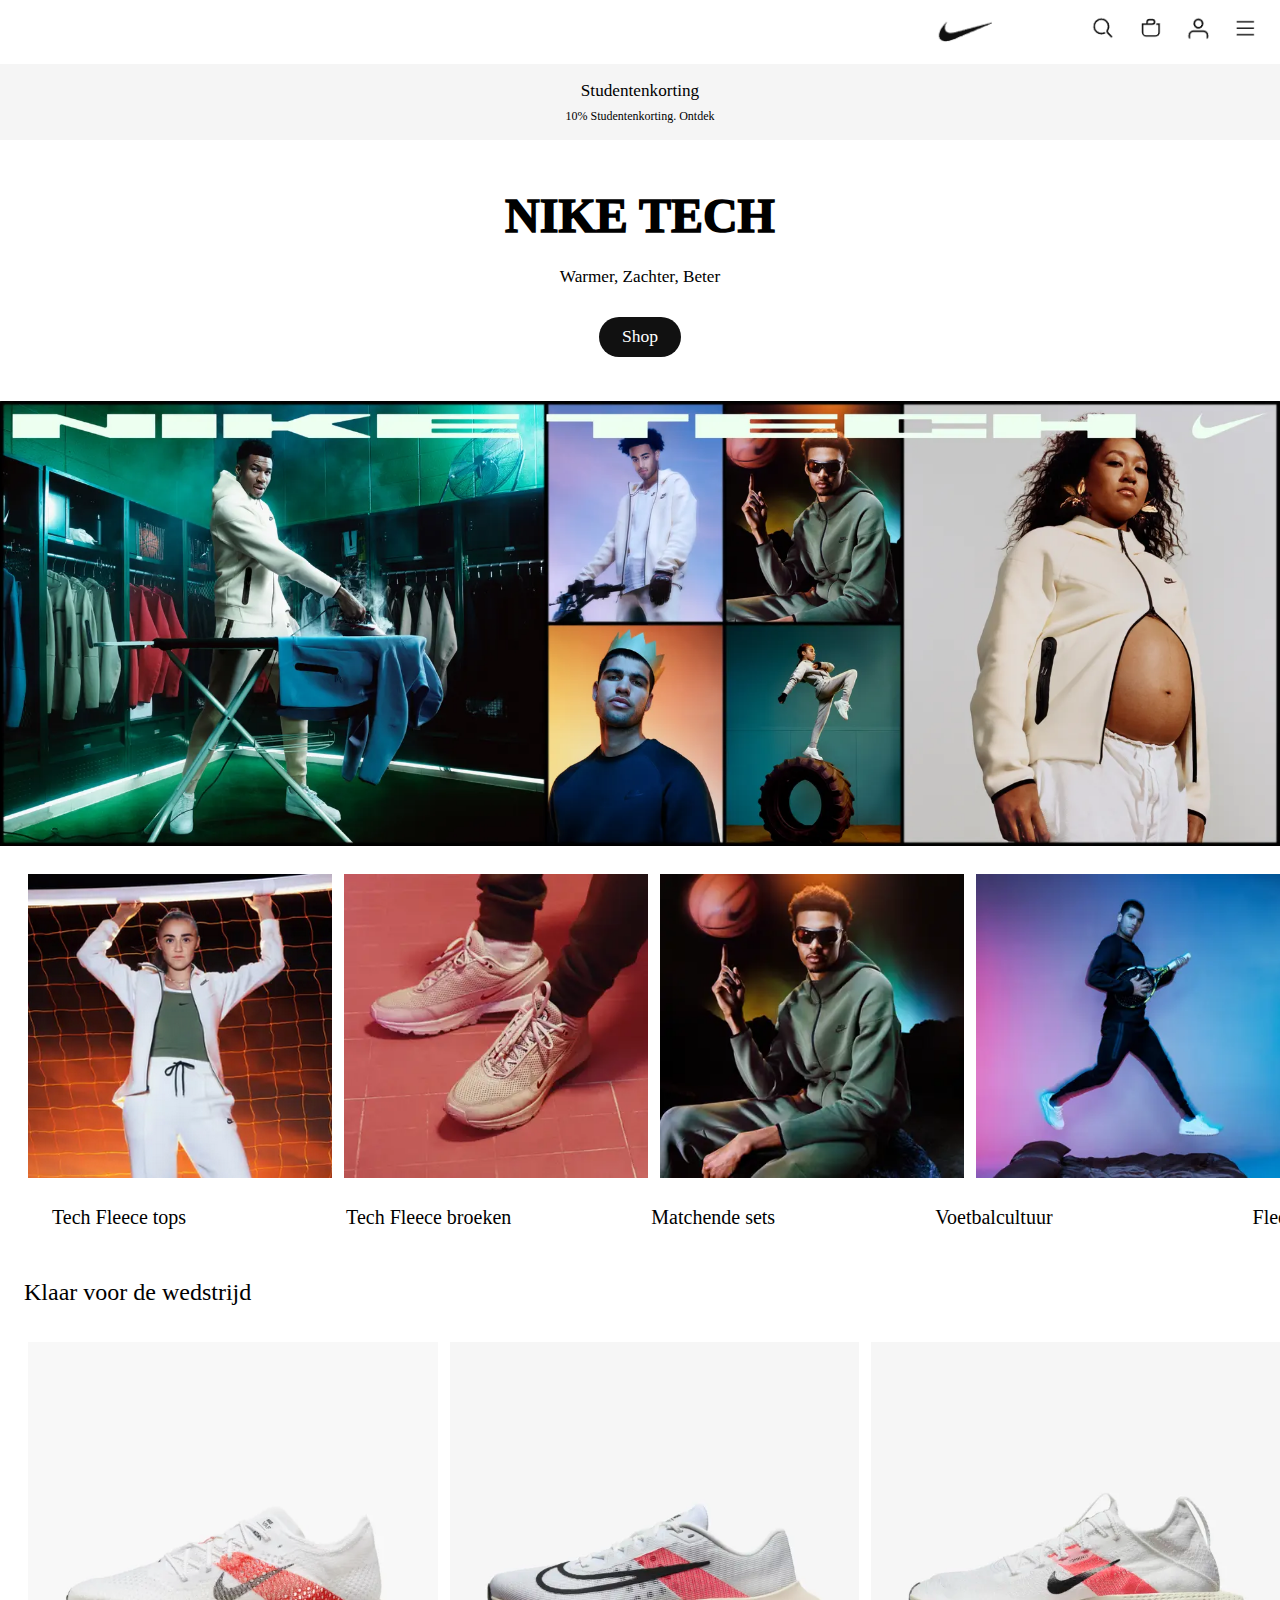
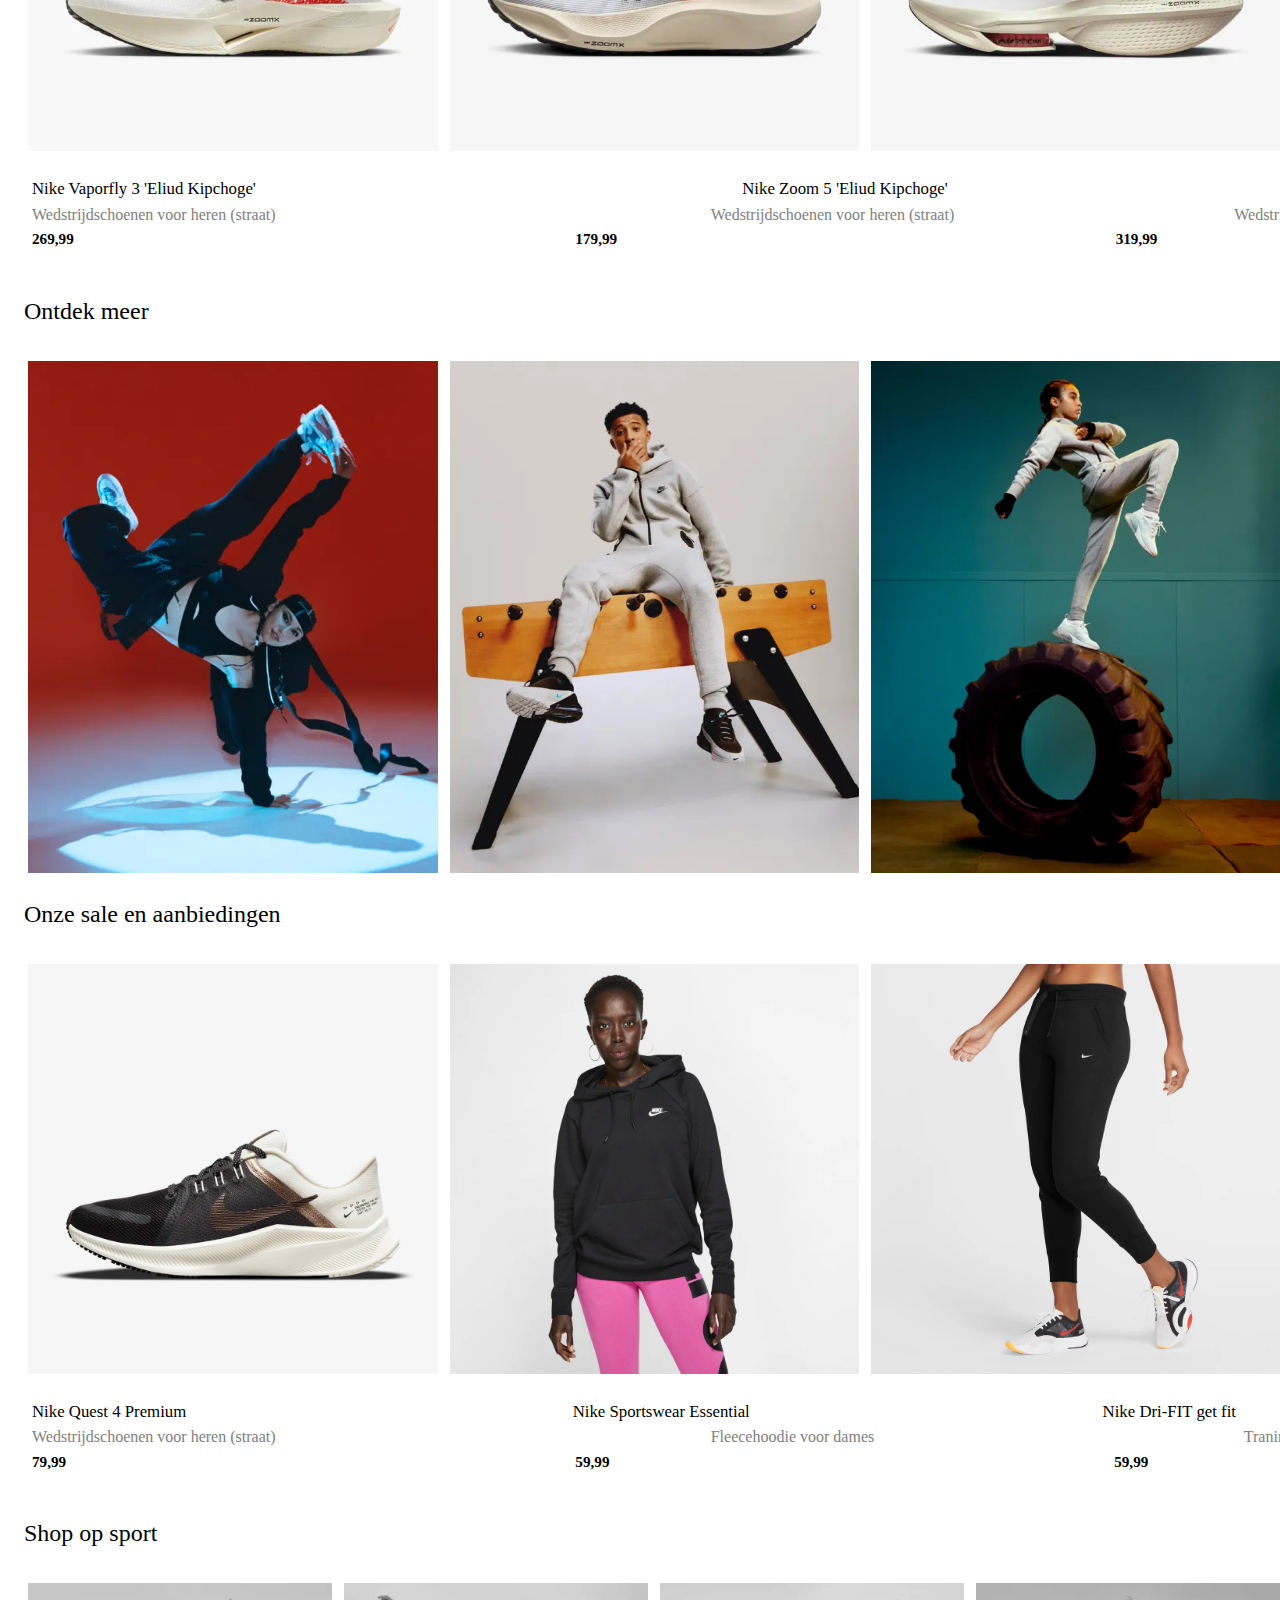
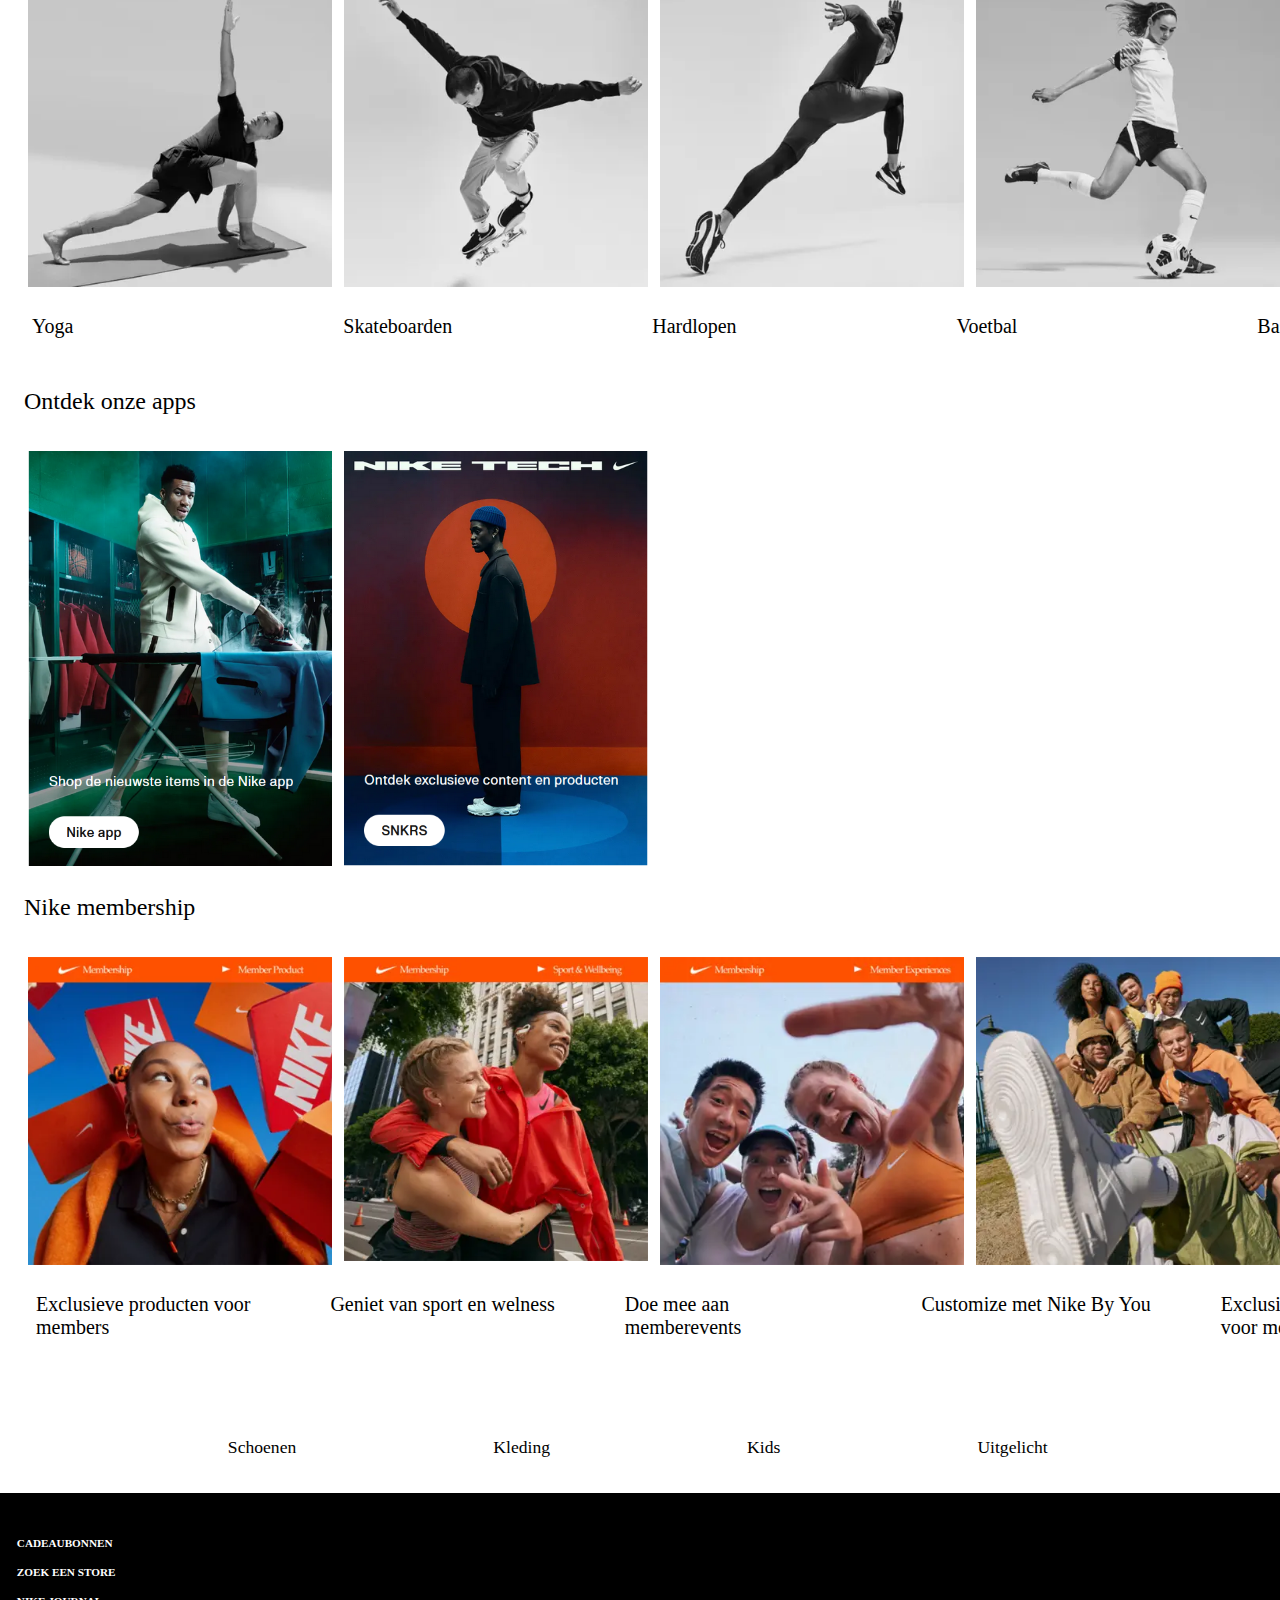
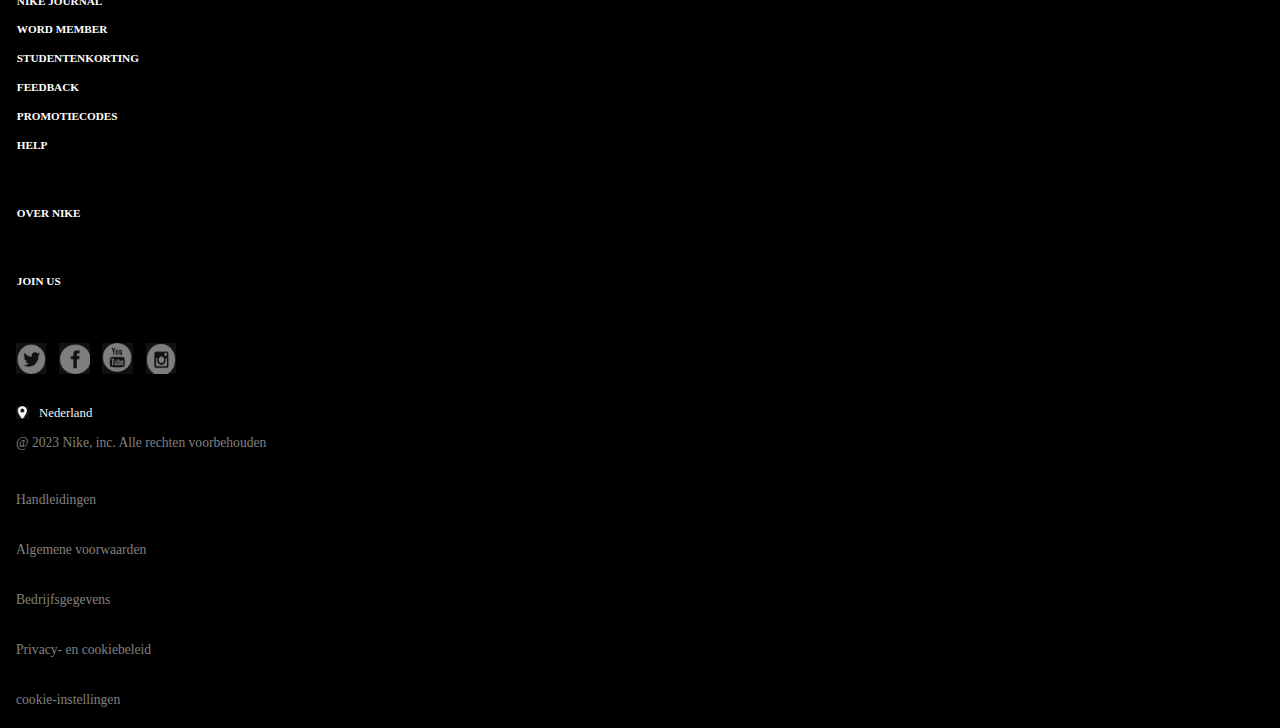
==== commit 6115da7c: "Add files via upload" ====
--- a/index.html
+++ b/index.html
@@ -39,8 +39,10 @@
 		<div>
 			<button>Shop</button>
 		</div>
-		<img class="fotogroot" src="images/banner.png" alt="collage">
-
+       <img class="fotogroot" src="images/banner.png" alt="collage">
+	   <img class="fotogrootscherm" src="images/fotogrootscherm.webp" alt="collage">
+       
+	
 		<ul>
 			<li>
 				<img src="images/afbeelding1.png" alt="model1">
@@ -211,7 +213,7 @@
 		<ul>
 			<li>
 				<img src="images/61.webp" alt="dozen">
-				<img src="images/62.webp" alt="vrienden">
+				<a href="trainingclub.html"><img src="images/62.webp" alt="vrienden"></a>
 				<img src="images/63.webp" alt="selfie">
 				<img src="images/64.webp" alt="gezellig">
 				<img src="images/65.webp" alt="schoen">
@@ -255,14 +257,14 @@
 		</section>
 
 		<section>
-			<img src="images/twittericon.png">
-			<img src="images/facebookicon.png">
-			<img src="images/youtubeicon.png">
-			<img src="images/instaicon.png">
-		</section>
-
-		<section>
-			<img src="images/locatieicon.png">
+			<img src="images/twittericon.png" alt="twitter">
+			<img src="images/facebookicon.png" alt="facebook">
+			<img src="images/youtubeicon.png" alt="youtube">
+			<img src="images/instaicon.png" alt="insta">
+		</section>
+
+		<section>
+			<img src="images/locatieicon.png" alt="locatie">
 			<p>Nederland</p>
 		</section>
 
--- a/styles/style.css
+++ b/styles/style.css
@@ -22,15 +22,11 @@
 	--p2afbeeldingwidht: 21.5em;
 }
 
-body {
-	margin: 0;
-}
 
 .logo {
 	width: 3.75em;
 	margin-left: 1em;
 }
-
 
 header nav ul {
 	display: flex;
@@ -41,6 +37,7 @@
 	margin-right: 1.5em;
 }
 
+
 header nav ul li img {
 	width: 1.45em;
 
@@ -49,7 +46,7 @@
 header nav ul li:nth-child(1) {
 	width: 1.45em;
 	margin-left: 1em;
-	justify-items: left;
+	margin-right: 8em;
 }
 
 header section {
@@ -153,7 +150,7 @@
 
 }
 
-main div button {
+main button {
 
 	padding: 0.55em 1.3em;
 	border-radius: 2em;
@@ -180,6 +177,10 @@
 	padding-bottom: 1.5em;
 	font-weight: 400;
 
+}
+
+.fotogrootscherm {
+	display: none;
 }
 
 main h4 {
@@ -286,6 +287,7 @@
 }
 
 
+
 main section:nth-of-type(4) p:nth-child(2) {
 	margin-right: 3.1em
 }
@@ -874,6 +876,7 @@
 
 	.pagina2 section:nth-of-type(10) {
 	    flex-direction: row;
+		justify-content: center;
 	}
 
 	.pagina2 section:nth-of-type(10) p{
@@ -973,6 +976,12 @@
 		width: 70vw;
 		margin-left: 0em;
 	}
+    
+	.pagina2 img:nth-of-type(9),
+	.pagina2 img:nth-of-type(10),
+	.pagina2 img:nth-of-type(11) {
+		margin-left: 7em;
+	}
 
 	.pagina2 section:nth-of-type(7) img {
 		height: 33em;
@@ -1099,7 +1108,12 @@
 
 	.pagina2 section:nth-of-type(7), .pagina2 section:nth-of-type(8),
 	.pagina2 section:nth-of-type(9)  {
-	   margin-left: 3.5em;
+	   justify-content: center;
+	}
+
+	.pagina2 section:nth-of-type(8),
+	.pagina2 section:nth-of-type(9) {
+		margin-left: 2em;
 	}
 }
 
@@ -1224,7 +1238,7 @@
 	}
 
 	.pagina2 h2 {
-		margin-left: 2.25em;
+		margin-left: 3.75em;
 		font-size: 1.55em;
 	}
 }
@@ -1360,19 +1374,856 @@
 	main ul img {
 		width: 65vw;
 	}
+
+	main ul:nth-of-type(1) img, main ul:nth-of-type(5) img, main ul:nth-of-type(7) img {
+		width: 19em;
+	}
     
 
 }
 
 @media (min-width: 525px) {
 	
+	main section:nth-of-type(3), main section:nth-of-type(4),
+	main section:nth-of-type(5) {
+		width: 30em;
+	} 
    
-	
-}
-
-
-
-
-
-
-
+	main section h3:nth-child(9) {
+		margin-left: 4em;
+	
+	}
+	
+	main h4 {
+		margin-right: 7em;
+	}
+	
+	main h4:nth-child(1) {
+		margin-right: 22vw;
+	}
+	
+	main h4:nth-child(2) {
+		margin-right: 25vw;
+	}
+	
+	main h4:nth-child(4),
+	h4:nth-child(5),
+	h4:nth-child(6),
+	main h4:nth-child(8) {
+		margin-right: 45vw;
+	}
+	
+	main h4:nth-child(7) {
+		margin-right: 16em;
+	}
+	
+	main section:nth-of-type(6) h4:nth-child(1) {
+		margin-right: 11.2em;
+	}
+	
+	main section:nth-of-type(6) h4:nth-child(2) {
+		margin-right: 9em;
+	}
+	
+	main section:nth-of-type(6) h4:nth-child(3) {
+		margin-right: 13em;
+	}
+	
+	main section:nth-of-type(6) h4:nth-child(4) {
+		margin-right: 17.2em;
+	}
+	
+	main section:nth-of-type(6) h4:nth-child(5) {
+		margin-right: 10.2em;
+	}
+	
+	main section:nth-of-type(6) h4:nth-child(7) {
+		margin-right: 16.5em;
+	}
+	
+	main section:nth-of-type(4) p,
+	main section:nth-of-type(7) p {
+		margin-right: 16vw;
+		
+	}
+	
+	main section:nth-of-type(4) p:nth-child(2) {
+		margin-right: 4.8em
+	}
+	
+	main section:nth-of-type(4) p:nth-child(4) {
+		margin-right: 5em
+	}
+
+	main section:nth-of-type(4) p:nth-child(5) {
+		margin-right: 4.7em
+	}
+
+	main section:nth-of-type(4) p:nth-child(6) {
+		margin-right: 4.3em
+	}
+	
+	main section:nth-of-type(4) p:nth-child(7) {
+		margin-right: 11.5em
+	}
+
+	main section:nth-of-type(4) p:nth-child(8) {
+		margin-right: 5em;
+	}
+	
+	main section:nth-of-type(7) p:nth-child(2) {
+		margin-right: 10.3em;
+	}
+	
+	main section:nth-of-type(7) p:nth-child(3) {
+		margin-right: 10em;
+	}
+	
+	main section:nth-of-type(7) p:nth-child(4) {
+		margin-right: 7em;
+	}
+	
+	main section:nth-of-type(7) p:nth-child(5) {
+		margin-right: 11em;
+	}
+	
+	main section:nth-of-type(7) p:nth-child(6) {
+		margin-right: 11em;
+	}
+	
+	main section:nth-of-type(7) p:nth-child(7) {
+		margin-right: 10em;
+	}
+	
+	main section:nth-of-type(5) p,
+	main section:nth-of-type(8) p {
+		margin-right: 20em;
+	}
+	
+	main section:nth-of-type(5) p:nth-child(2),
+	main section:nth-of-type(5) p:nth-child(6) {
+		margin-right: 20em;
+	}
+	
+	
+	main section:nth-of-type(8) p:nth-child(1) {
+		margin-right: 21em;
+	}
+	
+	main section:nth-of-type(8) p:nth-child(2) {
+		margin-right: 20em;
+	}
+	
+	main section:nth-of-type(8) p:nth-child(3) {
+		margin-right: 20.75em;
+	}
+	
+	main section:nth-of-type(8) p:nth-child(4) {
+		margin-right: 21em;
+	}
+	
+	main section:nth-of-type(8) p:nth-child(5) {
+		margin-right: 19.5em;
+	}
+	
+	main section:nth-of-type(8) p:nth-child(6) {
+		margin-right: 21em;
+	}
+	
+}
+
+@media (min-width: 600px) {
+	
+	main section:nth-of-type(3), main section:nth-of-type(4),
+	main section:nth-of-type(5) {
+		width: 30em;
+	} 
+   
+	
+	main h4 {
+		margin-right: 10em;
+	}
+	
+	main h4:nth-child(1) {
+		margin-right: 28vw;
+	}
+	
+	main h4:nth-child(2) {
+		margin-right: 31vw;
+	}
+	
+	main h4:nth-child(4),
+	h4:nth-child(5),
+	h4:nth-child(6),
+	main h4:nth-child(8) {
+		margin-right: 50vw;
+	}
+	
+	main h4:nth-child(7) {
+		margin-right: 16em;
+	}
+	
+	main section:nth-of-type(4) p,
+	main section:nth-of-type(7) p {
+		margin-right: 22vw;
+		
+	}
+	
+	main section:nth-of-type(4) p:nth-child(2) {
+		margin-right: 8.5em
+	}
+	
+	main section:nth-of-type(4) p:nth-child(4) {
+		margin-right: 9em
+	}
+
+	main section:nth-of-type(4) p:nth-child(5) {
+		margin-right: 8.7em
+	}
+
+	main section:nth-of-type(4) p:nth-child(6) {
+		margin-right: 8.8em
+	}
+	
+	main section:nth-of-type(4) p:nth-child(7) {
+		margin-right: 11.2em
+	}
+
+	main section:nth-of-type(4) p:nth-child(8) {
+		margin-right: 9em;
+	}
+
+	main section:nth-of-type(6) h4:nth-child(1) {
+		margin-right: 14.2em;
+	}
+	
+	main section:nth-of-type(6) h4:nth-child(2) {
+		margin-right: 12.7em;
+	}
+	
+	main section:nth-of-type(6) h4:nth-child(3) {
+		margin-right: 15em;
+	}
+	
+	main section:nth-of-type(6) h4:nth-child(4) {
+		margin-right: 20.5em;
+	}
+	
+	main section:nth-of-type(6) h4:nth-child(5) {
+		margin-right: 13.2em;
+	}
+	
+	main section:nth-of-type(6) h4:nth-child(7) {
+		margin-right: 19.5em;
+	}
+	
+	main section:nth-of-type(7) p:nth-child(2) {
+		margin-right: 14em;
+	}
+	
+	main section:nth-of-type(7) p:nth-child(3) {
+		margin-right: 12.5em;
+	}
+	
+	main section:nth-of-type(7) p:nth-child(4) {
+		margin-right: 10.2em;
+	}
+	
+	main section:nth-of-type(7) p:nth-child(5) {
+		margin-right: 14em;
+	}
+	
+	main section:nth-of-type(7) p:nth-child(6) {
+		margin-right: 15.5em;
+	}
+	
+	main section:nth-of-type(7) p:nth-child(7) {
+		margin-right: 13.5em;
+	}
+	
+	main section:nth-of-type(5) p,
+	main section:nth-of-type(8) p {
+		margin-right: 23.6em;
+	}
+	
+	main section:nth-of-type(5) p:nth-child(2),
+	main section:nth-of-type(5) p:nth-child(6) {
+		margin-right: 23.7em;
+	}
+
+	main section:nth-of-type(5) p:nth-child(7) {
+		margin-right: 21.5em;
+	}
+	
+	
+	main section:nth-of-type(8) p:nth-child(1) {
+		margin-right: 24em;
+	}
+	
+	main section:nth-of-type(8) p:nth-child(2) {
+		margin-right: 23em;
+	}
+	
+	main section:nth-of-type(8) p:nth-child(3) {
+		margin-right: 23.75em;
+	}
+	
+	main section:nth-of-type(8) p:nth-child(4) {
+		margin-right: 25em;
+	}
+	
+	main section:nth-of-type(8) p:nth-child(5) {
+		margin-right: 23.5em;
+	}
+	
+	main section:nth-of-type(8) p:nth-child(6) {
+		margin-right: 25em;
+	}
+	
+	.onderaan{
+		display: flex;
+		justify-content: space-evenly;
+		margin-right: 2em;
+	}
+
+	.verticaal li {
+		display: flex;
+		flex-direction: row;
+	}
+
+	.verticaal li img:nth-child(2) {
+		margin-bottom: 0em;
+	}
+
+	.verticaal li img {
+		width: 45vw;
+	}
+	
+}
+
+@media (min-width: 675px) {
+
+	main h4 {
+		margin-right: 13em;
+	}
+	
+	main h4:nth-child(1) {
+		margin-right: 32vw;
+	}
+	
+	main h4:nth-child(2) {
+		margin-right: 33vw;
+	}
+	
+	main h4:nth-child(4),
+	h4:nth-child(5),
+	h4:nth-child(6),
+	main h4:nth-child(8) {
+		margin-right: 50vw;
+	}
+	
+	main h4:nth-child(7) {
+		margin-right: 20em;
+	}
+	
+	main section:nth-of-type(4) p,
+	main section:nth-of-type(7) p {
+		margin-right: 28vw;
+		
+	}
+	
+	main section:nth-of-type(4) p:nth-child(2) {
+		margin-right: 10.5em
+	}
+	
+	main section:nth-of-type(4) p:nth-child(4) {
+		margin-right: 10.5em
+	}
+
+	main section:nth-of-type(4) p:nth-child(5) {
+		margin-right: 11.2em
+	}
+
+	main section:nth-of-type(4) p:nth-child(6) {
+		margin-right: 10.8em
+	}
+	
+	main section:nth-of-type(4) p:nth-child(7) {
+		margin-right: 15.8em
+	}
+
+	main section:nth-of-type(4) p:nth-child(8) {
+		margin-right: 11em;
+	}
+
+	main section:nth-of-type(6) h4:nth-child(1) {
+		margin-right: 17.5em;
+	}
+	
+	main section:nth-of-type(6) h4:nth-child(2) {
+		margin-right: 14.7em;
+	}
+	
+	main section:nth-of-type(6) h4:nth-child(3) {
+		margin-right: 18em;
+	}
+	
+	main section:nth-of-type(6) h4:nth-child(4) {
+		margin-right: 23.5em;
+	}
+	
+	main section:nth-of-type(6) h4:nth-child(5) {
+		margin-right: 16.2em;
+	}
+	
+	main section:nth-of-type(6) h4:nth-child(7) {
+		margin-right: 22.5em;
+	}
+	
+	main section:nth-of-type(7) p:nth-child(2) {
+		margin-right: 16.7em;
+	}
+	
+	main section:nth-of-type(7) p:nth-child(3) {
+		margin-right: 15.2em;
+	}
+	
+	main section:nth-of-type(7) p:nth-child(4) {
+		margin-right: 13.2em;
+	}
+	
+	main section:nth-of-type(7) p:nth-child(5) {
+		margin-right: 17.2em;
+	}
+	
+	main section:nth-of-type(7) p:nth-child(6) {
+		margin-right: 17.5em;
+	}
+	
+	main section:nth-of-type(7) p:nth-child(7) {
+		margin-right: 16.5em;
+	}
+	
+	main section:nth-of-type(5) p,
+	main section:nth-of-type(8) p {
+		margin-right: 27em;
+	}
+	
+	main section:nth-of-type(5) p:nth-child(2),
+	main section:nth-of-type(5) p:nth-child(6) {
+		margin-right: 26em;
+	}
+
+	main section:nth-of-type(5) p:nth-child(4) {
+		margin-right: 25em;
+	}
+
+	main section:nth-of-type(5) p:nth-child(7) {
+		margin-right: 26.2em;
+	}
+	
+	
+	main section:nth-of-type(8) p:nth-child(1) {
+		margin-right: 28em;
+	}
+	
+	main section:nth-of-type(8) p:nth-child(2) {
+		margin-right: 26.5em;
+	}
+	
+	main section:nth-of-type(8) p:nth-child(3) {
+		margin-right: 26em;
+	}
+	
+	main section:nth-of-type(8) p:nth-child(4) {
+		margin-right: 28em;
+	}
+	
+	main section:nth-of-type(8) p:nth-child(5) {
+		margin-right: 26.5em;
+	}
+	
+	main section:nth-of-type(8) p:nth-child(6) {
+		margin-right: 27em;
+	}
+	
+	.onderaan{
+		display: flex;
+		justify-content: space-evenly;
+		margin-right: 2em;
+	}
+
+	.verticaal li {
+		display: flex;
+		flex-direction: row;
+	}
+
+	.verticaal li img:nth-child(2) {
+		margin-bottom: 0em;
+	}
+
+	.verticaal li img {
+		width: 45vw;
+	}
+	
+}
+
+@media (min-width: 750px) {
+	
+	main h4 {
+		margin-right: 13em;
+	}
+	
+	main h4:nth-child(1) {
+		margin-right: 35vw;
+	}
+	
+	main h4:nth-child(2) {
+		margin-right: 37vw;
+	}
+
+	main h4:nth-child(3) {
+		margin-right: 36vw;
+	}
+	
+	main h4:nth-child(4),
+	h4:nth-child(5),
+	h4:nth-child(6),
+	main h4:nth-child(8) {
+		margin-right: 51vw;
+	}
+	
+	main h4:nth-child(7) {
+		margin-right: 24em;
+	}
+	
+	main section:nth-of-type(4) p,
+	main section:nth-of-type(7) p {
+		margin-right: 31vw;
+		
+	}
+	
+	main section:nth-of-type(4) p:nth-child(2) {
+		margin-right: 14em
+	}
+	
+	main section:nth-of-type(4) p:nth-child(4) {
+		margin-right: 14.25em
+	}
+
+	main section:nth-of-type(4) p:nth-child(5) {
+		margin-right: 13.8em
+	}
+
+	main section:nth-of-type(4) p:nth-child(6) {
+		margin-right: 13.8em
+	}
+	
+	main section:nth-of-type(4) p:nth-child(7) {
+		margin-right: 19.8em
+	}
+
+	main section:nth-of-type(4) p:nth-child(8) {
+		margin-right: 14em;
+	}
+
+	main section:nth-of-type(6) h4:nth-child(1) {
+		margin-right: 20.5em;
+	}
+	
+	main section:nth-of-type(6) h4:nth-child(2) {
+		margin-right: 17.7em;
+	}
+	
+	main section:nth-of-type(6) h4:nth-child(3) {
+		margin-right: 21em;
+	}
+	
+	main section:nth-of-type(6) h4:nth-child(4) {
+		margin-right: 26.5em;
+	}
+	
+	main section:nth-of-type(6) h4:nth-child(5) {
+		margin-right: 19.2em;
+	}
+	
+	main section:nth-of-type(6) h4:nth-child(7) {
+		margin-right: 24.5em;
+	}
+	
+	main section:nth-of-type(7) p:nth-child(2) {
+		margin-right: 20.1em;
+	}
+	
+	main section:nth-of-type(7) p:nth-child(3) {
+		margin-right: 18.2em;
+	}
+	
+	main section:nth-of-type(7) p:nth-child(4) {
+		margin-right: 16.6em;
+	}
+	
+	main section:nth-of-type(7) p:nth-child(5) {
+		margin-right: 20.2em;
+	}
+	
+	main section:nth-of-type(7) p:nth-child(6) {
+		margin-right: 20.5em;
+	}
+	
+	main section:nth-of-type(7) p:nth-child(7) {
+		margin-right: 18.7em;
+	}
+	
+	main section:nth-of-type(5) p,
+	main section:nth-of-type(8) p {
+		margin-right: 30em;
+	}
+	
+	main section:nth-of-type(5) p:nth-child(2),
+	main section:nth-of-type(5) p:nth-child(6) {
+		margin-right: 29.5em;
+	}
+
+	main section:nth-of-type(5) p:nth-child(4) {
+		margin-right: 29em;
+	}
+
+	main section:nth-of-type(5) p:nth-child(7) {
+		margin-right: 29.2em;
+	}
+	
+	
+	main section:nth-of-type(8) p:nth-child(1) {
+		margin-right: 30.5em;
+	}
+	
+	main section:nth-of-type(8) p:nth-child(2) {
+		margin-right: 30em;
+	}
+	
+	main section:nth-of-type(8) p:nth-child(3) {
+		margin-right: 30em;
+	}
+	
+	main section:nth-of-type(8) p:nth-child(4) {
+		margin-right: 31em;
+	}
+	
+	main section:nth-of-type(8) p:nth-child(5) {
+		margin-right: 29.5em;
+	}
+	
+	main section:nth-of-type(8) p:nth-child(6) {
+		margin-right: 31em;
+	}
+
+}
+
+@media (min-width: 825px) {
+	
+	main h4 {
+		margin-right: 13em;
+	}
+	
+	main h4:nth-child(1) {
+		margin-right: 38vw;
+	}
+	
+	main h4:nth-child(2) {
+		margin-right: 40vw;
+	}
+
+	main h4:nth-child(3) {
+		margin-right: 37vw;
+	}
+	
+	main h4:nth-child(4),
+	h4:nth-child(5),
+	h4:nth-child(6),
+	main h4:nth-child(8) {
+		margin-right: 53vw;
+	}
+	
+	main h4:nth-child(7) {
+		margin-right: 27em;
+	}
+	
+	main section:nth-of-type(4) p,
+	main section:nth-of-type(7) p {
+		margin-right: 34vw;
+		
+	}
+	
+	main section:nth-of-type(4) p:nth-child(2) {
+		margin-right: 17.5em
+	}
+
+	main section:nth-of-type(4) p:nth-child(3) {
+		margin-right: 17em
+	}
+	
+	main section:nth-of-type(4) p:nth-child(4) {
+		margin-right: 17em
+	}
+
+	main section:nth-of-type(4) p:nth-child(5) {
+		margin-right: 17em
+	}
+
+	main section:nth-of-type(4) p:nth-child(6) {
+		margin-right: 17em
+	}
+	
+	main section:nth-of-type(4) p:nth-child(7) {
+		margin-right: 23em
+	}
+
+	main section:nth-of-type(4) p:nth-child(8) {
+		margin-right: 17em;
+	}
+
+	main section:nth-of-type(6) h4:nth-child(1) {
+		margin-right: 23em;
+	}
+	
+	main section:nth-of-type(6) h4:nth-child(2) {
+		margin-right: 21em;
+	}
+	
+	main section:nth-of-type(6) h4:nth-child(3) {
+		margin-right: 24em;
+	}
+	
+	main section:nth-of-type(6) h4:nth-child(4) {
+		margin-right: 29.5em;
+	}
+	
+	main section:nth-of-type(6) h4:nth-child(5) {
+		margin-right: 22.2em;
+	}
+	
+	main section:nth-of-type(6) h4:nth-child(7) {
+		margin-right: 27.5em;
+	}
+	
+	main section:nth-of-type(7) p:nth-child(2) {
+		margin-right: 23.1em;
+	}
+	
+	main section:nth-of-type(7) p:nth-child(3) {
+		margin-right: 21.5em;
+	}
+	
+	main section:nth-of-type(7) p:nth-child(4) {
+		margin-right: 19.7em;
+	}
+	
+	main section:nth-of-type(7) p:nth-child(5) {
+		margin-right: 23.8em;
+	}
+	
+	main section:nth-of-type(7) p:nth-child(6) {
+		margin-right: 23.5em;
+	}
+	
+	main section:nth-of-type(7) p:nth-child(7) {
+		margin-right: 21.7em;
+	}
+	
+	main section:nth-of-type(5) p,
+	main section:nth-of-type(8) p {
+		margin-right: 33em;
+	}
+	
+	main section:nth-of-type(5) p:nth-child(2),
+	main section:nth-of-type(5) p:nth-child(6) {
+		margin-right: 32.8em;
+	}
+
+	main section:nth-of-type(5) p:nth-child(3) {
+		margin-right: 33em;
+	}
+
+	main section:nth-of-type(5) p:nth-child(4) {
+		margin-right: 32.2em;
+	}
+
+	main section:nth-of-type(5) p:nth-child(7) {
+		margin-right: 33.2em;
+	}
+	
+	
+	main section:nth-of-type(8) p:nth-child(1) {
+		margin-right: 33.5em;
+	}
+	
+	main section:nth-of-type(8) p:nth-child(2) {
+		margin-right: 33.2em;
+	}
+	
+	main section:nth-of-type(8) p:nth-child(3) {
+		margin-right: 33.4em;
+	}
+	
+	main section:nth-of-type(8) p:nth-child(4) {
+		margin-right: 34.3em;
+	}
+	
+	main section:nth-of-type(8) p:nth-child(5) {
+		margin-right: 33.5em;
+	}
+	
+	main section:nth-of-type(8) p:nth-child(6) {
+		margin-right: 34em;
+	}
+
+	main section:nth-of-type(8) p:nth-child(7) {
+		margin-right: 32em;
+	}
+
+}
+
+@media (min-width: 900px) {
+	.fotogrootscherm {
+		display: flex;
+		margin-bottom:var(--vaste-margin) ;
+		width: 100%;
+	}
+
+	.fotogroot {
+		display: none;
+
+	}
+}
+
+@media (min-width: 960px) {
+	main ul img {
+		width: 32vw;
+	}
+
+	main ul:nth-of-type(1) img, main ul:nth-of-type(5) img, main ul:nth-of-type(7) img {
+		width: 19em;
+	}
+
+	.verticaal li img {
+		width: 19em;
+		object-fit: cover;
+	}
+
+	
+    
+	
+	
+	
+}
+
+
+
+
+
+
+
+
+
+
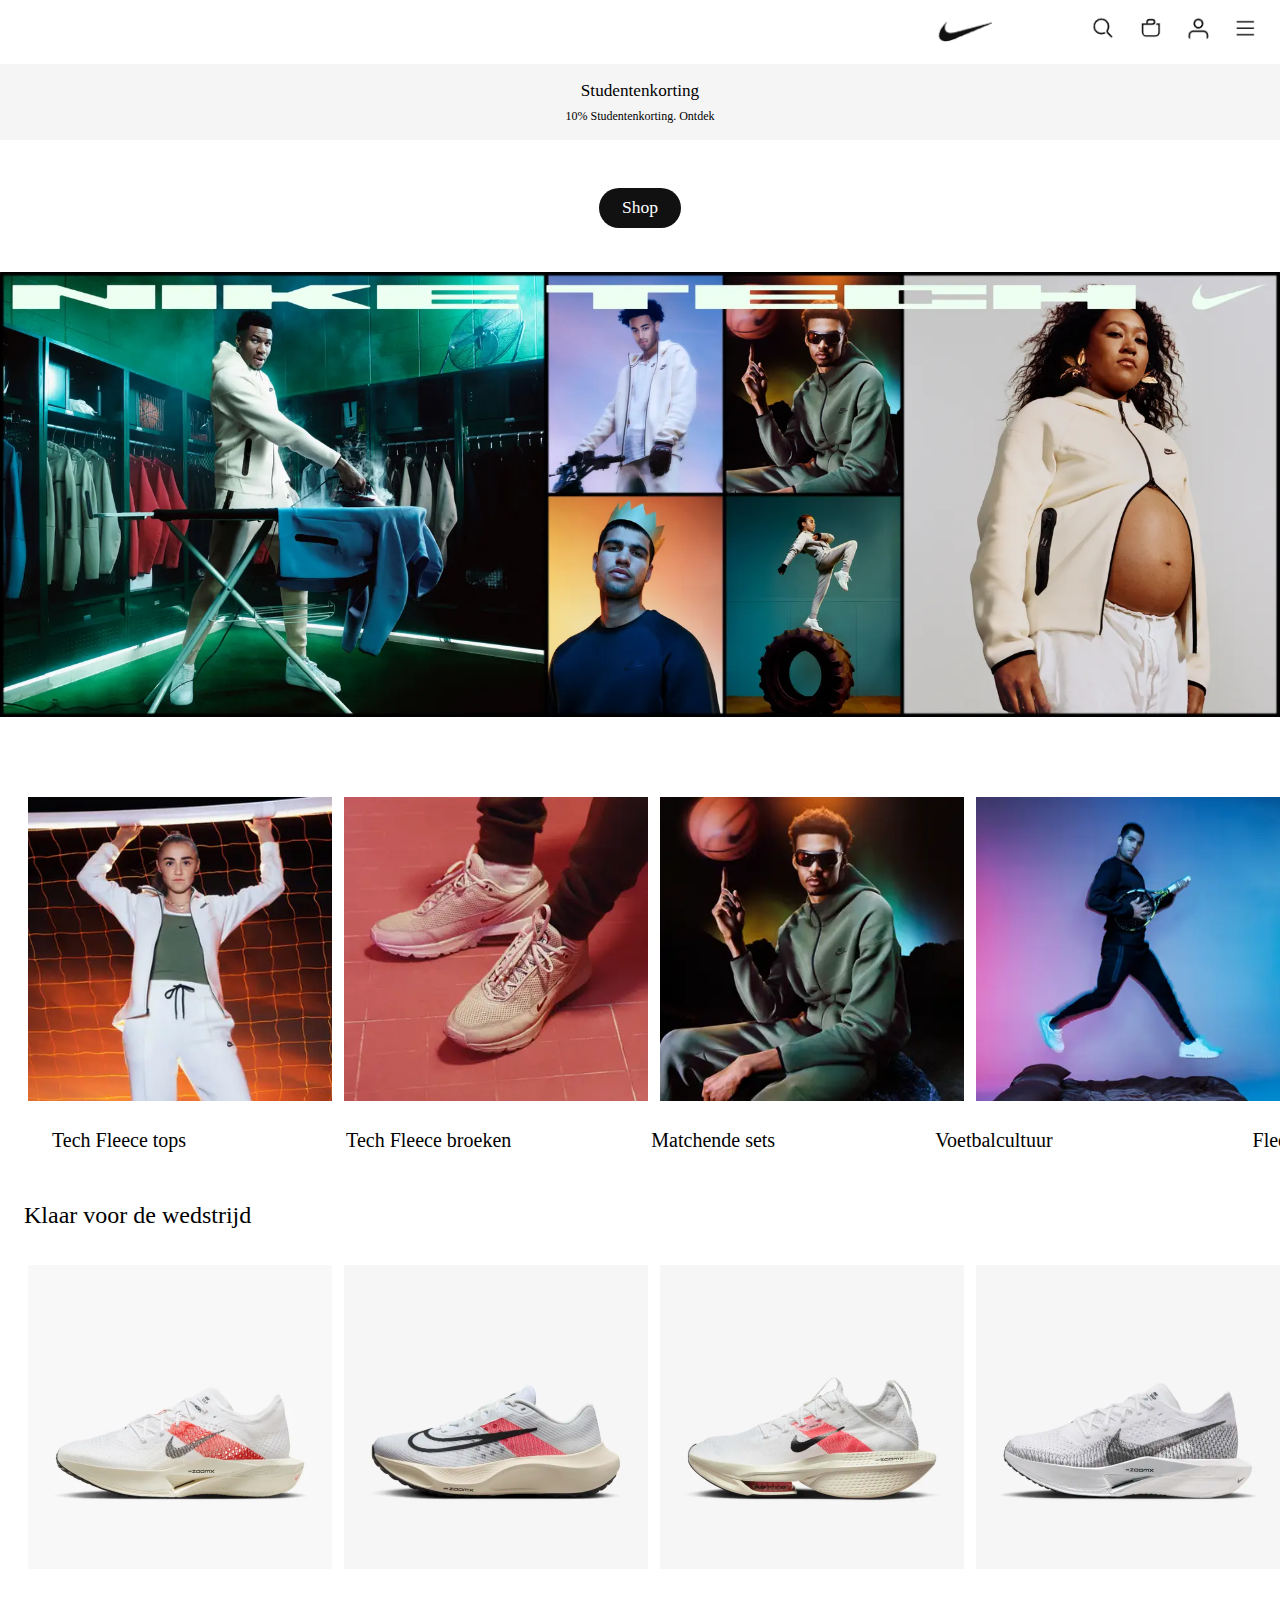
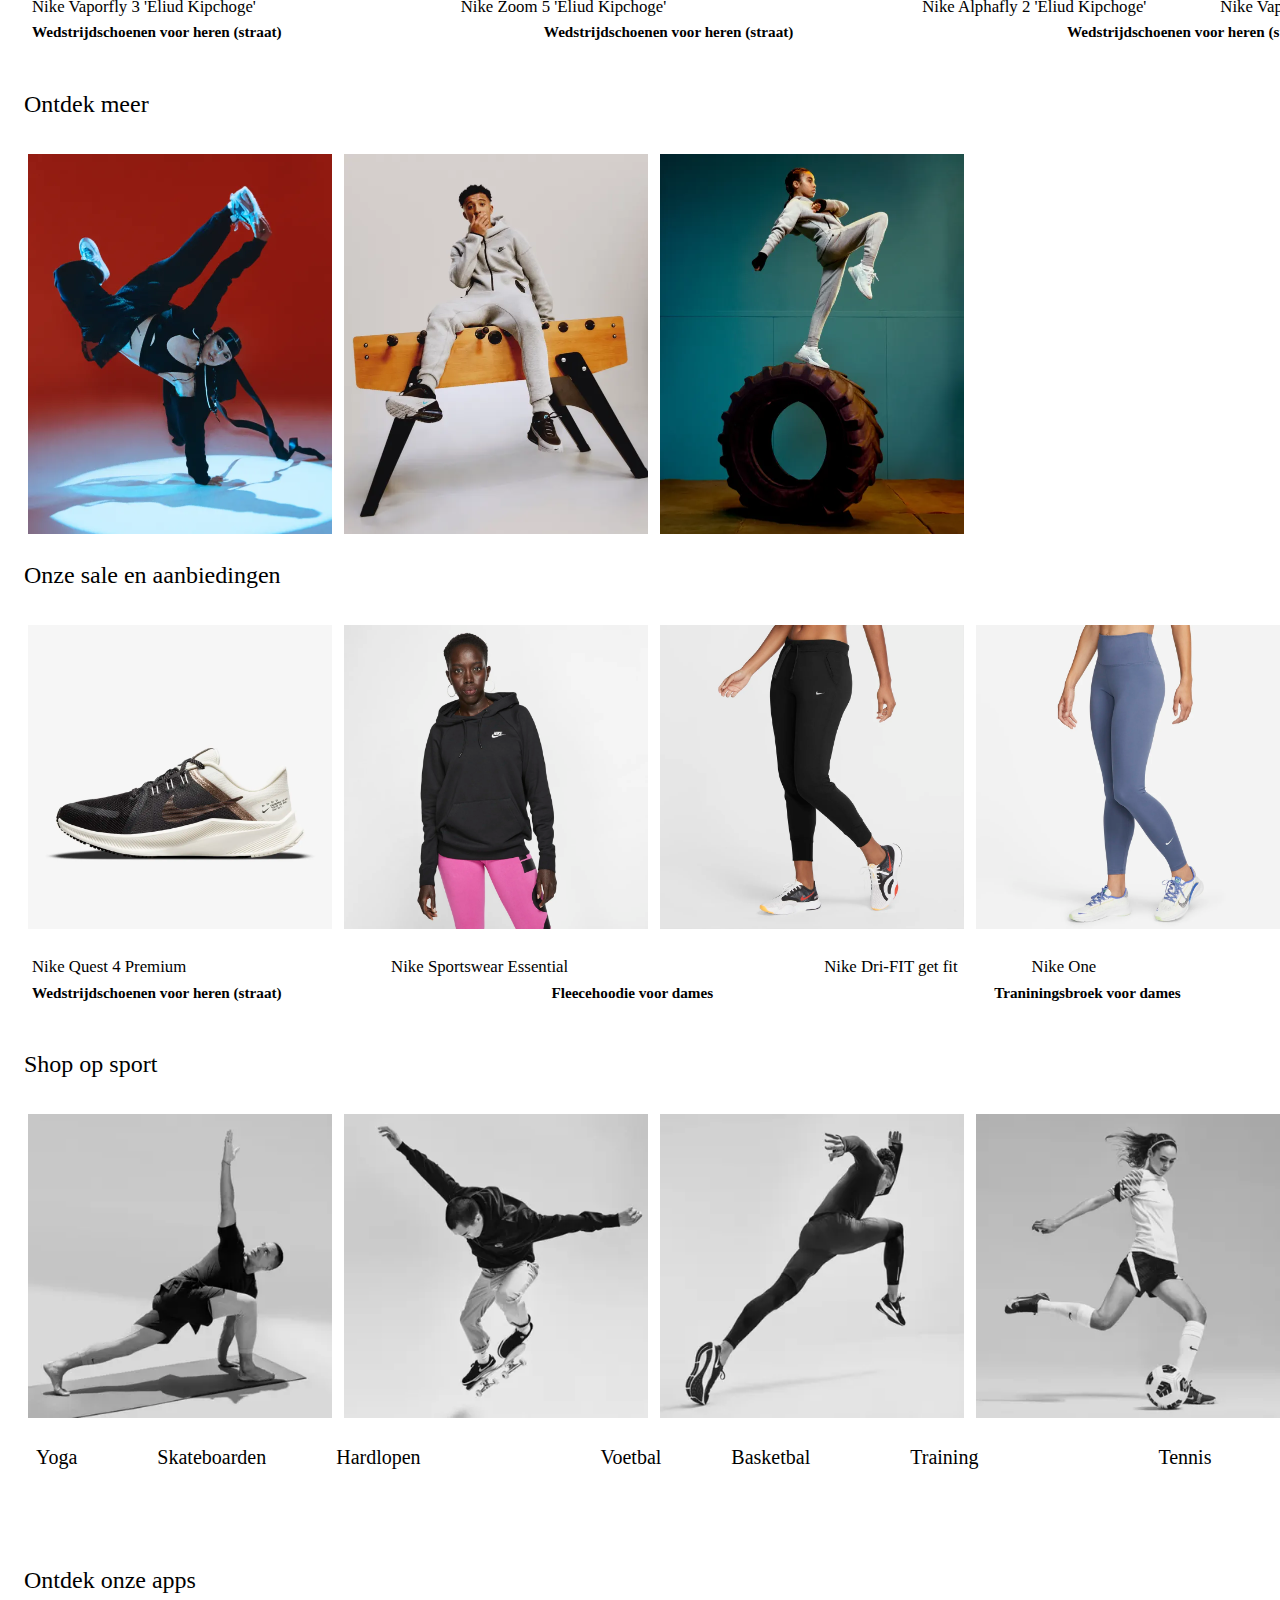
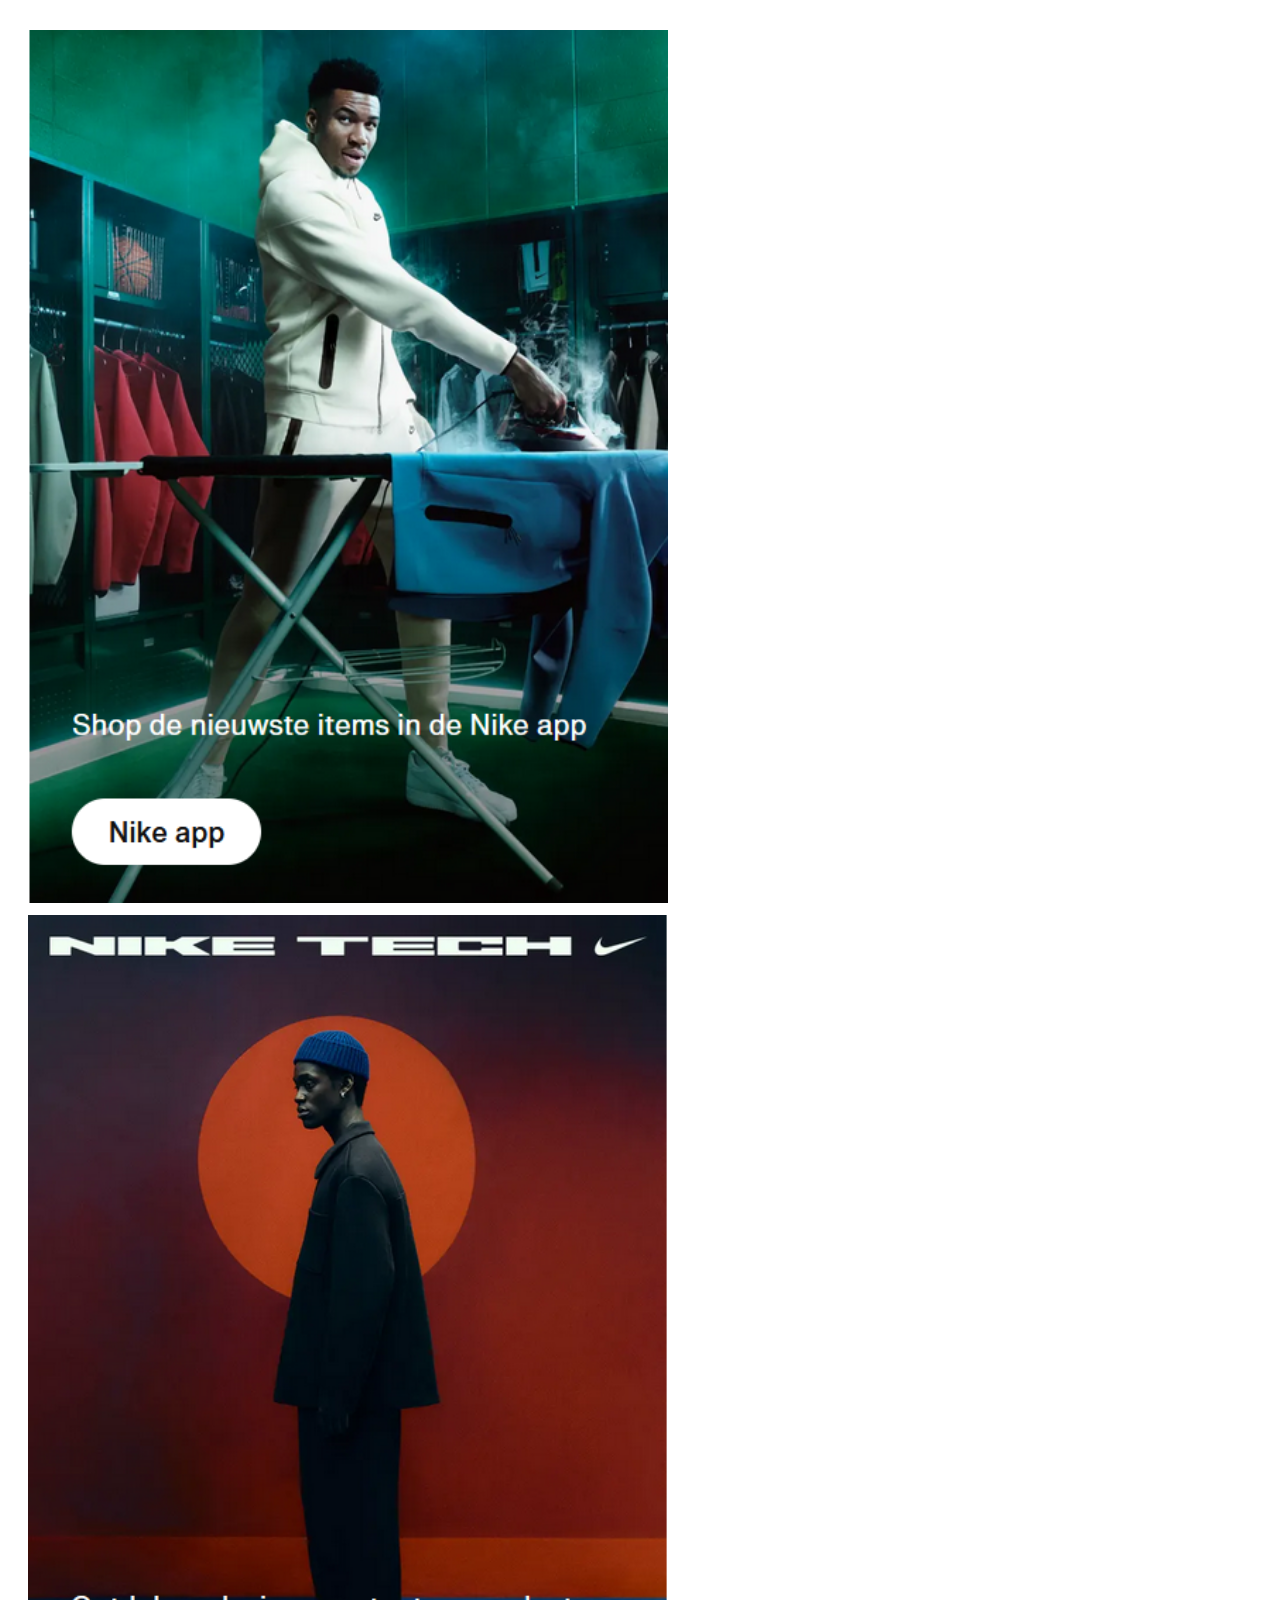
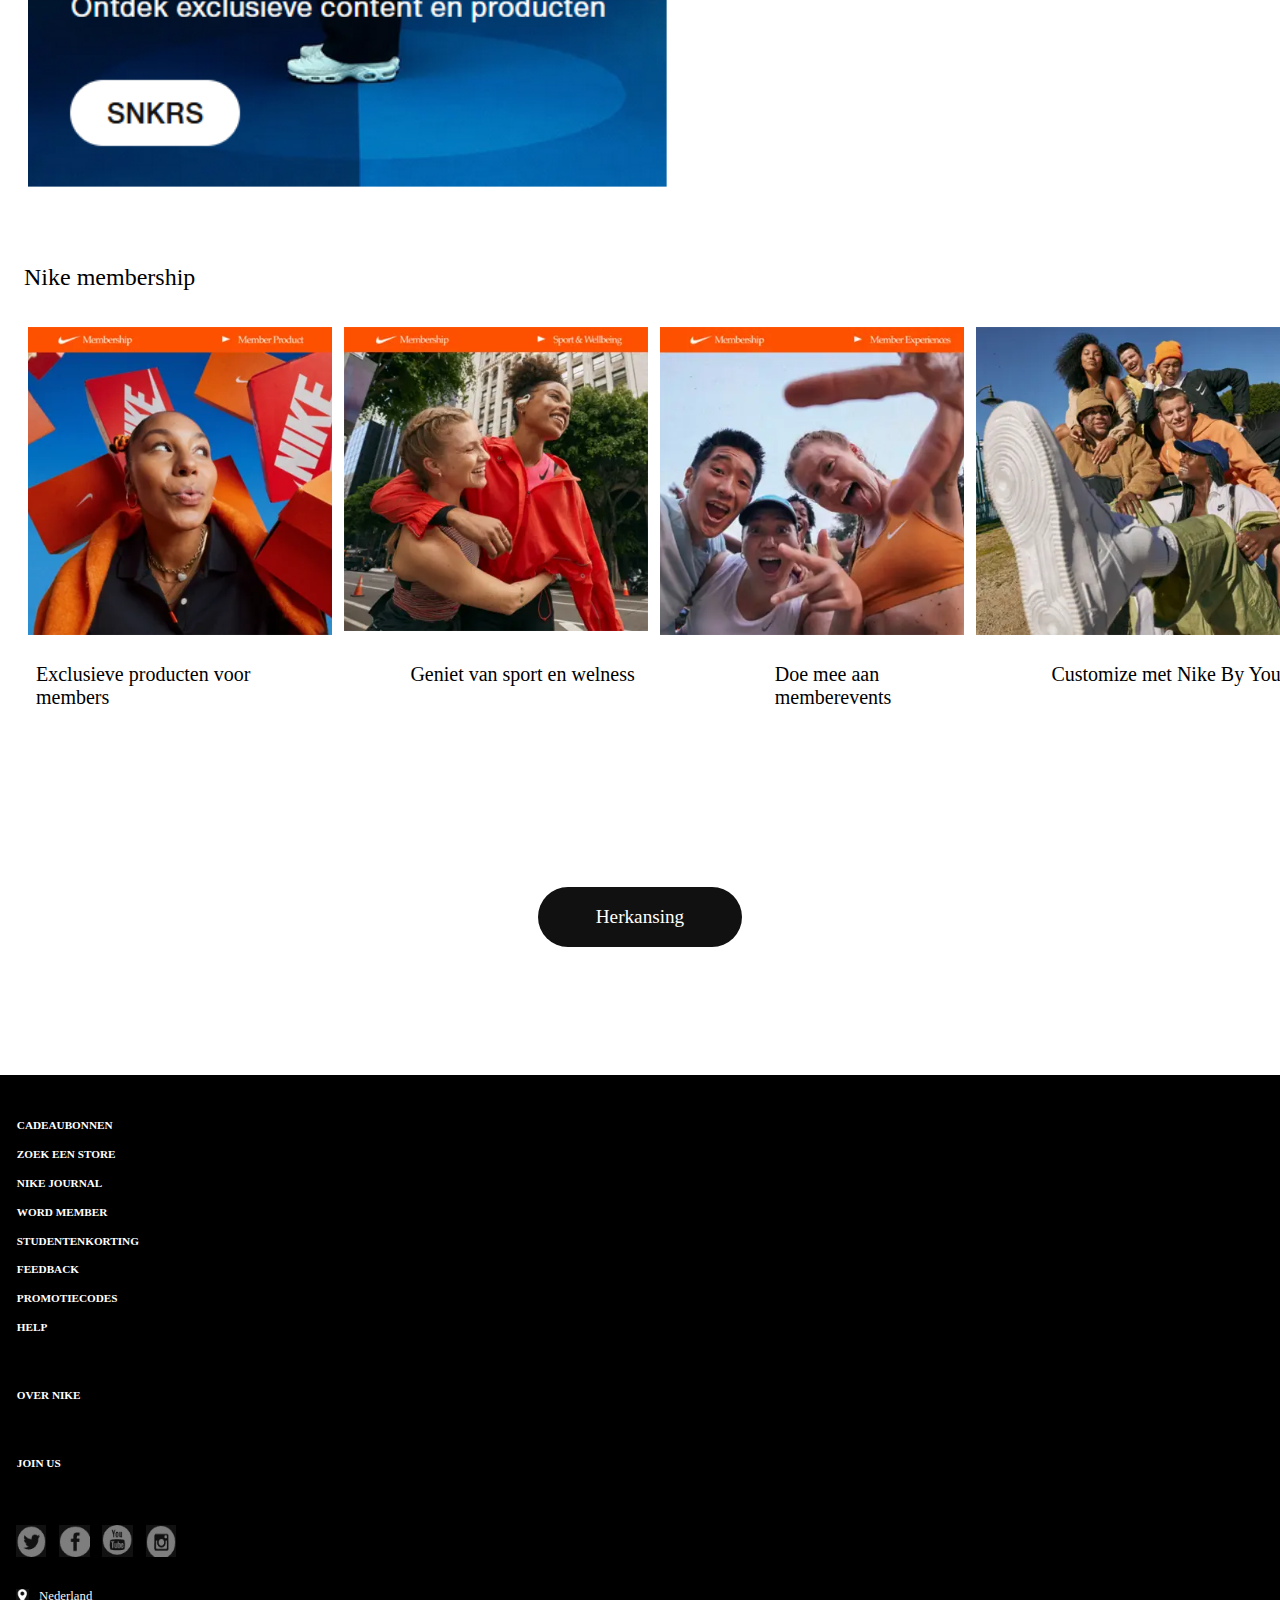
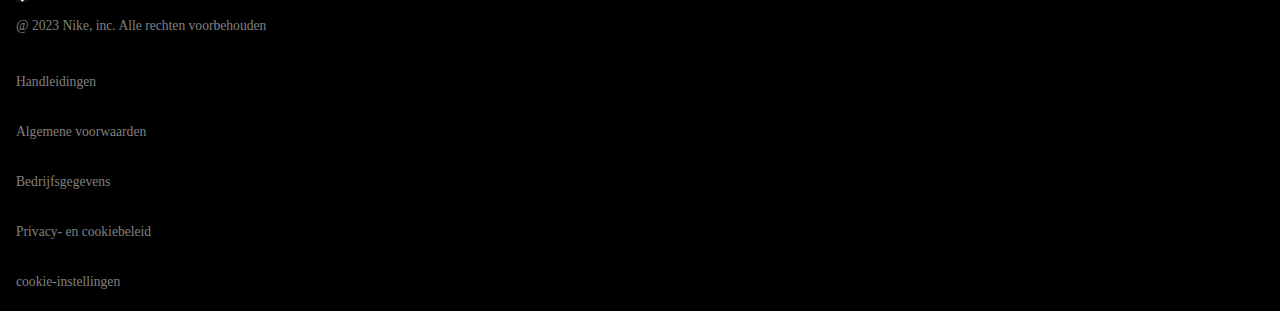
==== commit 746508a3: "Add files via upload" ====
--- a/index.html
+++ b/index.html
@@ -6,7 +6,7 @@
 	<meta name="author" content="jouw naam">
 	<meta name="viewport" content="width=device-width, initial-scale=1">
 
-	<title>Howdy FED2324</title>
+	<title>Fed leuk</title>
 
 	<link href="styles/style.css" rel="stylesheet">
 	<link rel="icon" type="image/svg+xml" href="images/favicon.svg">
@@ -32,210 +32,234 @@
 	</header>
 
 	<main>
-		<section>
-			<h1>Nike Tech</h1>
-			<p>Warmer, Zachter, Beter</p>
-		</section>
-		<div>
-			<button>Shop</button>
-		</div>
-       <img class="fotogroot" src="images/banner.png" alt="collage">
-	   <img class="fotogrootscherm" src="images/fotogrootscherm.webp" alt="collage">
-       
-	
-		<ul>
-			<li>
-				<img src="images/afbeelding1.png" alt="model1">
-				<img src="images/2de.webp" alt="model2">
-				<img src="images/3de.webp" alt="model3">
-				<img src="images/4de.webp" alt="model4">
-				<img src="images/5de.webp" alt="model5">
-				<img src="images/6de.webp" alt="model6">
-			</li>
-		</ul>
-
-		<section>
-			<h3>Tech Fleece tops</h3>
-			<h3>Tech Fleece broeken</h3>
-			<h3>Matchende sets</h3>
-			<h3>Voetbalcultuur</h3>
-			<h3>Fleece</h3>
-			<h3>Air Max</h3>
-		</section>
-
-		<h2>Klaar voor de wedstrijd</h2>
-		<ul>
-			<li>
-				<img src="images/21.webp" alt="schoen1">
-				<img src="images/22.webp" alt="schoen2">
-				<img src="images/23.webp" alt="schoen3">
-				<img src="images/24.webp" alt="schoen4">
-				<img src="images/25.webp" alt="schoen5">
-				<img src="images/26.webp" alt="schoen6">
-				<img src="images/27.webp" alt="schoen7">
-				<img src="images/47.webp" alt="schoen8">
-				<img src="images/49.webp" alt="schoen9">
-			</li>
-		</ul>
-
-		<section>
-			<h4>Nike Vaporfly 3 'Eliud Kipchoge'</h4>
-			<h4>Nike Zoom 5 'Eliud Kipchoge'</h4>
-			<h4>Nike Alphafly 2 'Eliud Kipchoge'</h4>
-			<h4>Nike Vaporfly 3</h4>
-			<h4>Nike Vaporfly 3</h4>
-			<h4>Nike Alphafly 2</h4>
-			<h4>Nike Streakfly</h4>
-			<h4>Nike Alphafly 2</h4>
-			<h4>Nike Zoom Fly 5</h4>
-
-		</section>
-
-		<section>
-			<p>Wedstrijdschoenen voor heren (straat)</p>
-			<p>Wedstrijdschoenen voor heren (straat)</p>
-			<p>Wedstrijdschoenen voor heren (straat)</p>
-			<p>Wedstrijdschoenen voor heren (straat)</p>
-			<p>Wedstrijdschoenen voor dames (straat)</p>
-			<p>Wedstrijdschoenen voor dames (straat)</p>
-			<p>Wedstrijdschoenen (straat)</p>
-			<p>Wedstrijdschoenen voor heren (straat)</p>
-			<p>Hardloopschoenen voor dames (straat)</p>
-		</section>
-
-		<section>
-			<p>269,99</p>
-			<p>179,99</p>
-			<p>319,99</p>
-			<p>259,99</p>
-			<p>259,99</p>
-			<p>309,99</p>
-			<p>159,99</p>
-			<p>309,99</p>
-			<p>169,99</p>
-		</section>
-
-		<h2>Ontdek meer</h2>
-
-		<ul>
-			<li>
-				<img src="images/handstand.webp" alt="handstand">
-				<img src="images/sancho.webp" alt="sancho">
-				<img src="images/band.webp" alt="band">
-			</li>
-
-
-		</ul>
-		<h2>Onze sale en aanbiedingen</h2>
-		<ul>
-			<li>
-				<img src="images/41.webp" alt="trui">
-				<img src="images/42.webp" alt="legging">
-				<img src="images/43.webp" alt="legging">
-				<img src="images/44.webp" alt="broek">
-				<img src="images/45.webp" alt="broek">
-				<img src="images/28.webp" alt="schoen">
-				<img src="images/48.webp" alt="broek">
-				<img src="images/29.webp" alt="tschoen">
-			</li>
-		</ul>
-
-		<section>
-			<h4>Nike Quest 4 Premium</h4>
-			<h4>Nike Sportswear Essential</h4>
-			<h4>Nike Dri-FIT get fit</h4>
-			<h4>Nike One</h4>
-			<h4>Nike Pro Flex Vent Max</h4>
-			<h4>Jordan Brooklyn</h4>
-			<h4>Nike One</h4>
-			<h4>Rafa</h4>
-
-		</section>
-
-		<section>
-			<p>Wedstrijdschoenen voor heren (straat)</p>
-			<p>Fleecehoodie voor dames</p>
-			<p>Traniningsbroek voor dames</p>
-			<p>Legging met hoge taille voor dames</p>
-			<p>Fleecebroek voor dames</p>
-			<p>Trainingsshort voor heren</p>
-			<p>Joggingbroek voor dames</p>
-			<p>Tenisshorts voor heren</p>
-		</section>
-
-		<section>
-			<p>79,99</p>
-			<p>59,99</p>
-			<p>59,99</p>
-			<p>59,99</p>
-			<p>84,99</p>
-			<p>37,99</p>
-			<p>69,99</p>
-			<p>69,99</p>
-
-		</section>
-
-		<h2>Shop op sport</h2>
-		<ul>
-			<li>
-				<img src="images/51.webp" alt="yoga">
-				<img src="images/52.webp" alt="skaten">
-				<img src="images/53.webp" alt="atletiek">
-				<img src="images/54.webp" alt="voetbal">
-				<img src="images/55.webp" alt="volleybal">
-				<img src="images/56.webp" alt="volleybal">
-				<img src="images/57.webp" alt="tennis">
-				<img src="images/58.webp" alt="dans">
-			</li>
-		</ul>
-
-		<section>
-			<h3>Yoga</h3>
-			<h3>Skateboarden</h3>
-			<h3>Hardlopen</h3>
-			<h3>Voetbal</h3>
-			<h3>Basketbal</h3>
-			<h3>Training</h3>
-			<h3>Tennis</h3>
-			<h3>Dansen</h3>
-		</section>
-
-		<h2>Ontdek onze apps</h2>
-
-		<ul class="verticaal">
-			<li>
-				<img src="images/verticaal1.png" alt="strijken">
-				<img src="images/verticaal2.png" alt="model">
-			</li>
-
-		</ul>
-		<h2>Nike membership</h2>
-		<ul>
-			<li>
-				<img src="images/61.webp" alt="dozen">
-				<a href="trainingclub.html"><img src="images/62.webp" alt="vrienden"></a>
-				<img src="images/63.webp" alt="selfie">
-				<img src="images/64.webp" alt="gezellig">
-				<img src="images/65.webp" alt="schoen">
-				<img src="images/66.webp" alt="vriendenfoto">
-
-			</li>
-		</ul>
-
-		<section>
-			<h3>Exclusieve producten voor<br> members</h3>
-			<h3>Geniet van sport en welness</h3>
-			<h3>Doe mee aan <br> memberevents</h3>
-			<h3>Customize met Nike By You</h3>
-			<h3>Exclusieve aanbiedingen<br> voor members</h3>
-			<h3>Meer membership</h3>
-		</section>
-
-		<section class="onderaan">
-			<p>Schoenen</p>
-			<p>Kleding</p>
-			<p>Kids</p>
-			<p>Uitgelicht</p>
+		<section class="preherkansing">
+			<section></section>
+			<section>
+				<h1>Nike Tech</h1>
+				<p>Warmer, Zachter, Beter</p>
+			</section>
+			<div>
+				<button>Shop</button>
+			</div>
+			<img class="fotogroot" src="images/banner.png" alt="collage">
+			<img class="fotogrootscherm" src="images/fotogrootscherm.webp" alt="collage">
+
+
+			<ul>
+				<li>
+					<img src="images/afbeelding1.png" alt="model1">
+					<img src="images/2de.webp" alt="model2">
+					<img src="images/3de.webp" alt="model3">
+					<img src="images/4de.webp" alt="model4">
+					<img src="images/5de.webp" alt="model5">
+					<img src="images/6de.webp" alt="model6">
+				</li>
+			</ul>
+
+			<section>
+				<h3>Tech Fleece tops</h3>
+				<h3>Tech Fleece broeken</h3>
+				<h3>Matchende sets</h3>
+				<h3>Voetbalcultuur</h3>
+				<h3>Fleece</h3>
+				<h3>Air Max</h3>
+			</section>
+
+			<h2>Klaar voor de wedstrijd</h2>
+			<ul>
+				<li>
+					<img src="images/21.webp" alt="schoen1">
+					<img src="images/22.webp" alt="schoen2">
+					<img src="images/23.webp" alt="schoen3">
+					<img src="images/24.webp" alt="schoen4">
+					<img src="images/25.webp" alt="schoen5">
+					<img src="images/26.webp" alt="schoen6">
+					<img src="images/27.webp" alt="schoen7">
+					<img src="images/47.webp" alt="schoen8">
+					<img src="images/49.webp" alt="schoen9">
+				</li>
+			</ul>
+
+			<section>
+				<h4>Nike Vaporfly 3 'Eliud Kipchoge'</h4>
+				<h4>Nike Zoom 5 'Eliud Kipchoge'</h4>
+				<h4>Nike Alphafly 2 'Eliud Kipchoge'</h4>
+				<h4>Nike Vaporfly 3</h4>
+				<h4>Nike Vaporfly 3</h4>
+				<h4>Nike Alphafly 2</h4>
+				<h4>Nike Streakfly</h4>
+				<h4>Nike Alphafly 2</h4>
+				<h4>Nike Zoom Fly 5</h4>
+
+			</section>
+
+			<section>
+				<p>Wedstrijdschoenen voor heren (straat)</p>
+				<p>Wedstrijdschoenen voor heren (straat)</p>
+				<p>Wedstrijdschoenen voor heren (straat)</p>
+				<p>Wedstrijdschoenen voor heren (straat)</p>
+				<p>Wedstrijdschoenen voor dames (straat)</p>
+				<p>Wedstrijdschoenen voor dames (straat)</p>
+				<p>Wedstrijdschoenen (straat)</p>
+				<p>Wedstrijdschoenen voor heren (straat)</p>
+				<p>Hardloopschoenen voor dames (straat)</p>
+			</section>
+
+			<section>
+				<p>269,99</p>
+				<p>179,99</p>
+				<p>319,99</p>
+				<p>259,99</p>
+				<p>259,99</p>
+				<p>309,99</p>
+				<p>159,99</p>
+				<p>309,99</p>
+				<p>169,99</p>
+			</section>
+
+			<h2>Ontdek meer</h2>
+
+			<ul>
+				<li>
+					<img src="images/handstand.webp" alt="handstand">
+					<img src="images/sancho.webp" alt="sancho">
+					<img src="images/band.webp" alt="band">
+				</li>
+
+
+			</ul>
+			<h2>Onze sale en aanbiedingen</h2>
+			<ul>
+				<li>
+					<img src="images/41.webp" alt="trui">
+					<img src="images/42.webp" alt="legging">
+					<img src="images/43.webp" alt="legging">
+					<img src="images/44.webp" alt="broek">
+					<img src="images/45.webp" alt="broek">
+					<img src="images/28.webp" alt="schoen">
+					<img src="images/48.webp" alt="broek">
+					<img src="images/29.webp" alt="tschoen">
+				</li>
+			</ul>
+
+			<section>
+				<h4>Nike Quest 4 Premium</h4>
+				<h4>Nike Sportswear Essential</h4>
+				<h4>Nike Dri-FIT get fit</h4>
+				<h4>Nike One</h4>
+				<h4>Nike Pro Flex Vent Max</h4>
+				<h4>Jordan Brooklyn</h4>
+				<h4>Nike One</h4>
+				<h4>Rafa</h4>
+
+			</section>
+
+			<section>
+				<p>Wedstrijdschoenen voor heren (straat)</p>
+				<p>Fleecehoodie voor dames</p>
+				<p>Traniningsbroek voor dames</p>
+				<p>Legging met hoge taille voor dames</p>
+				<p>Fleecebroek voor dames</p>
+				<p>Trainingsshort voor heren</p>
+				<p>Joggingbroek voor dames</p>
+				<p>Tenisshorts voor heren</p>
+			</section>
+
+			<section>
+				<p>79,99</p>
+				<p>59,99</p>
+				<p>59,99</p>
+				<p>59,99</p>
+				<p>84,99</p>
+				<p>37,99</p>
+				<p>69,99</p>
+				<p>69,99</p>
+
+			</section>
+
+			<h2>Shop op sport</h2>
+			<ul>
+				<li>
+					<img src="images/51.webp" alt="yoga">
+					<img src="images/52.webp" alt="skaten">
+					<img src="images/53.webp" alt="atletiek">
+					<img src="images/54.webp" alt="voetbal">
+					<img src="images/55.webp" alt="volleybal">
+					<img src="images/56.webp" alt="volleybal">
+					<img src="images/57.webp" alt="tennis">
+					<img src="images/58.webp" alt="dans">
+				</li>
+			</ul>
+
+			<section>
+				<h3>Yoga</h3>
+				<h3>Skateboarden</h3>
+				<h3>Hardlopen</h3>
+				<h3>Voetbal</h3>
+				<h3>Basketbal</h3>
+				<h3>Training</h3>
+				<h3>Tennis</h3>
+				<h3>Dansen</h3>
+			</section>
+
+			<h2>Ontdek onze apps</h2>
+
+			<ul class="verticaal">
+				<li>
+					<img src="images/verticaal1.png" alt="strijken">
+					<img src="images/verticaal2.png" alt="model">
+				</li>
+
+			</ul>
+			<h2>Nike membership</h2>
+			<ul>
+				<li>
+					<img src="images/61.webp" alt="dozen">
+					<a href="trainingclub.html"><img src="images/62.webp" alt="vrienden"></a>
+					<img src="images/63.webp" alt="selfie">
+					<img src="images/64.webp" alt="gezellig">
+					<img src="images/65.webp" alt="schoen">
+					<img src="images/66.webp" alt="vriendenfoto">
+
+				</li>
+			</ul>
+
+			<section>
+				<h3>Exclusieve producten voor<br> members</h3>
+				<h3>Geniet van sport en welness</h3>
+				<h3>Doe mee aan <br> memberevents</h3>
+				<h3>Customize met Nike By You</h3>
+				<h3>Exclusieve aanbiedingen<br> voor members</h3>
+				<h3>Meer membership</h3>
+			</section>
+
+			<section class="herkansingbutton">
+				<button class="debutton">Herkansing</button>
+			</section>
+		</section>
+
+		<section class="herkansing">
+		     <h2>Nike Membership</h2>
+			<ul>
+				<li><img src="images/61.webp" alt="dozen">
+					<h3>Exclusieve producten voor members</h3>
+				</li>
+				<li><img src="images/62.webp" alt="vrienden">
+					<h3>Geniet van sport en welness</h3>
+				</li>
+				<li><img src="images/63.webp" alt="selfie">
+					<h3>Doe mee aan memberevents</h3>
+				</li>
+				<li><img src="images/64.webp" alt="gezellig">
+					<h3>Customize met Nike By You</h3>
+				</li>
+				<li><img src="images/65.webp" alt="schoen">
+					<h3>Exclusieve aanbiedingen voor members</h3>
+				</li>
+				<li><img src="images/66.webp" alt="vriendenfoto">
+					<h3>Meer membership</h3>
+				</li>
+			</ul>
 		</section>
 
 	</main>
@@ -277,8 +301,6 @@
 			<p>cookie-instellingen</p>
 		</section>
 
-
-
 	</footer>
 
 
--- a/styles/style.css
+++ b/styles/style.css
@@ -74,17 +74,18 @@
 main .fotogroot {
 	width: 100%;
 	margin-bottom: var(--vaste-margin);
+	
 }
 
 main section h1 {
 	padding-top: 1em;
 	padding-bottom: 0.5em;
-    text-align: center;
-	
+	text-align: center;
+
 	font-size: 3em;
 	text-transform: uppercase;
 	font-weight: 1000;
-    
+
 }
 
 main ul li {
@@ -161,9 +162,10 @@
 	font-size: 1.1em;
 }
 
-main div  {
+main div {
+	margin-top: 3em;
 	display: flex;
-    justify-content: center;
+	justify-content: center;
 }
 
 main ul img {
@@ -235,22 +237,23 @@
 }
 
 
-main section:nth-of-type(2),
+
+
+
 main section:nth-of-type(3),
 main section:nth-of-type(4),
 main section:nth-of-type(5),
 main section:nth-of-type(6),
 main section:nth-of-type(7),
-main section:nth-of-type(8),
-main section:nth-of-type(9) {
+main section:nth-of-type(8) {
 	display: flex;
 	margin-left: 2em;
-	
-}
-
-
-
-main section:nth-of-type(10) {
+
+}
+
+
+
+main section:nth-of-type(10), main section:nth-of-type(11) {
 	display: flex;
 	margin-left: 1em;
 	padding-bottom: 3em;
@@ -386,12 +389,17 @@
 	margin-right: 13em;
 }
 
+main section:nth-of-type(2), main section:nth-of-type(6), main section:nth-of-type(9) {
+	display: none;
+}
+
 .verticaal li {
 	flex-direction: column;
 }
 
 .verticaal li img {
 	width: 88vw;
+	max-width: 40em;
 }
 
 .verticaal li img:nth-child(2) {
@@ -821,6 +829,7 @@
 		width: 29%;
 		height: 33.5em;
 	}
+
 	.pagina2 section h2 {
 		margin-right: 0em;
 	}
@@ -829,7 +838,8 @@
 		white-space: normal;
 	}
 
-	.pagina2 section:nth-of-type(3), .pagina2 section:nth-of-type(6)  {
+	.pagina2 section:nth-of-type(3),
+	.pagina2 section:nth-of-type(6) {
 		display: none;
 	}
 
@@ -856,7 +866,7 @@
 		height: 60%;
 		width: 69%;
 		margin-left: 6em;
-		
+
 	}
 
 	.pagina2 img:nth-of-type(6),
@@ -870,32 +880,34 @@
 	}
 
 	footer section:nth-of-type(2) {
-        display: flex;
+		display: flex;
 		padding-top: 0em;
 	}
 
 	.pagina2 section:nth-of-type(10) {
-	    flex-direction: row;
+		flex-direction: row;
 		justify-content: center;
 	}
 
-	.pagina2 section:nth-of-type(10) p{
-	    margin-right: 12%;
-	}
-	.pagina2 section:nth-of-type(10) p:nth-child(1){
-	    margin-left: 3%;
-	}
-	
+	.pagina2 section:nth-of-type(10) p {
+		margin-right: 12%;
+	}
+
+	.pagina2 section:nth-of-type(10) p:nth-child(1) {
+		margin-left: 3%;
+	}
+
 }
 
 @media (min-width: 845px) {
 	.pagina2 img {
 		height: 32em;
 	}
-    
+
 	.pagina2 article ul li {
 		font-size: 1.35em;
 	}
+
 	.pagina2 article ul li:nth-child(1) {
 		font-size: 1.35em;
 	}
@@ -960,14 +972,14 @@
 	.pagina2 section:nth-of-type(5) h2:nth-child(3) {
 		margin-right: 17.5em;
 	}
-    
+
 	.pagina2 img:nth-of-type(6) {
-	    height: 32em;
+		height: 32em;
 		width: 100%;
 		margin-left: 0em;
 	}
 
-	
+
 	.pagina2 img:nth-of-type(7),
 	.pagina2 img:nth-of-type(9),
 	.pagina2 img:nth-of-type(10),
@@ -976,7 +988,7 @@
 		width: 70vw;
 		margin-left: 0em;
 	}
-    
+
 	.pagina2 img:nth-of-type(9),
 	.pagina2 img:nth-of-type(10),
 	.pagina2 img:nth-of-type(11) {
@@ -991,19 +1003,19 @@
 	.pagina2 section:nth-of-type(8) h2:nth-child(1) {
 		margin-right: 7em;
 	}
-	
+
 	.pagina2 section:nth-of-type(8) h2:nth-child(2) {
 		margin-right: 5em;
 	}
-	
+
 	.pagina2 section:nth-of-type(9) p {
 		white-space: nowrap;
 	}
-	
+
 	.pagina2 section:nth-of-type(9) p:nth-child(1) {
 		margin-right: 2.5em;
 	}
-	
+
 	.pagina2 section:nth-of-type(9) p:nth-child(2) {
 		margin-right: 2em;
 	}
@@ -1079,9 +1091,9 @@
 	.pagina2 section:nth-of-type(5) h2:nth-child(3) {
 		margin-right: 6em;
 	}
-    
+
 	.pagina2 img:nth-of-type(6) {
-	    height: 32em;
+		height: 32em;
 		width: 100%;
 		margin-left: 0em;
 	}
@@ -1090,25 +1102,26 @@
 		height: 46em;
 		width: 72%;
 		margin-left: 8em;
-	 }
-
-	 .pagina2 img:nth-of-type(9),
+	}
+
+	.pagina2 img:nth-of-type(9),
 	.pagina2 img:nth-of-type(10),
 	.pagina2 img:nth-of-type(11) {
 		height: 46em;
 		width: 69%;
 		margin-left: 9em;
-	 }
-
-	 .pagina2 img:nth-of-type(8) {
+	}
+
+	.pagina2 img:nth-of-type(8) {
 		height: 40em;
 		width: 100%;
 		margin-left: 0em;
 	}
 
-	.pagina2 section:nth-of-type(7), .pagina2 section:nth-of-type(8),
-	.pagina2 section:nth-of-type(9)  {
-	   justify-content: center;
+	.pagina2 section:nth-of-type(7),
+	.pagina2 section:nth-of-type(8),
+	.pagina2 section:nth-of-type(9) {
+		justify-content: center;
 	}
 
 	.pagina2 section:nth-of-type(8),
@@ -1180,9 +1193,9 @@
 	.pagina2 section:nth-of-type(5) h2:nth-child(3) {
 		margin-right: 9em;
 	}
-    
+
 	.pagina2 img:nth-of-type(6) {
-	    height: 42em;
+		height: 42em;
 		width: 100%;
 		margin-left: 0em;
 	}
@@ -1191,27 +1204,28 @@
 		height: 46em;
 		width: 72%;
 		margin-left: 10em;
-	 }
-
-	 .pagina2 img:nth-of-type(9),
+	}
+
+	.pagina2 img:nth-of-type(9),
 	.pagina2 img:nth-of-type(10),
 	.pagina2 img:nth-of-type(11) {
 		height: 46em;
 		width: 69%;
 		margin-left: 10em;
-	 }
-
-	 .pagina2 img:nth-of-type(8) {
+	}
+
+	.pagina2 img:nth-of-type(8) {
 		height: 40em;
 		width: 100%;
 		margin-left: 0em;
 	}
 
-	.pagina2 section:nth-of-type(7), .pagina2 section:nth-of-type(8),
-	.pagina2 section:nth-of-type(9)  {
-	   margin-left: 3.25em;
-	}
-    
+	.pagina2 section:nth-of-type(7),
+	.pagina2 section:nth-of-type(8),
+	.pagina2 section:nth-of-type(9) {
+		margin-left: 3.25em;
+	}
+
 	.pagina2 section:nth-of-type(7) img {
 		height: 33em;
 		width: 23em;
@@ -1220,19 +1234,19 @@
 	.pagina2 section:nth-of-type(8) h2:nth-child(1) {
 		margin-right: 11em;
 	}
-	
+
 	.pagina2 section:nth-of-type(8) h2:nth-child(2) {
 		margin-right: 8.5em;
 	}
-	
+
 	.pagina2 section:nth-of-type(9) p {
 		white-space: nowrap;
 	}
-	
+
 	.pagina2 section:nth-of-type(9) p:nth-child(1) {
 		margin-right: 7em;
 	}
-	
+
 	.pagina2 section:nth-of-type(9) p:nth-child(2) {
 		margin-right: 6em;
 	}
@@ -1306,9 +1320,9 @@
 	.pagina2 section:nth-of-type(5) h2:nth-child(3) {
 		margin-right: 11.5em;
 	}
-    
+
 	.pagina2 img:nth-of-type(6) {
-	    height: 42em;
+		height: 42em;
 		width: 100%;
 		margin-left: 0em;
 	}
@@ -1317,27 +1331,28 @@
 		height: 46em;
 		width: 72%;
 		margin-left: 10em;
-	 }
-
-	 .pagina2 img:nth-of-type(9),
+	}
+
+	.pagina2 img:nth-of-type(9),
 	.pagina2 img:nth-of-type(10),
 	.pagina2 img:nth-of-type(11) {
 		height: 46em;
 		width: 69%;
 		margin-left: 13em;
-	 }
-
-	 .pagina2 img:nth-of-type(8) {
+	}
+
+	.pagina2 img:nth-of-type(8) {
 		height: 40em;
 		width: 100%;
 		margin-left: 0em;
 	}
 
-	.pagina2 section:nth-of-type(7), .pagina2 section:nth-of-type(8),
-	.pagina2 section:nth-of-type(9)  {
-	   margin-left: 3.25em;
-	}
-    
+	.pagina2 section:nth-of-type(7),
+	.pagina2 section:nth-of-type(8),
+	.pagina2 section:nth-of-type(9) {
+		margin-left: 3.25em;
+	}
+
 	.pagina2 section:nth-of-type(7) img {
 		height: 33em;
 		width: 28em;
@@ -1346,19 +1361,19 @@
 	.pagina2 section:nth-of-type(8) h2:nth-child(1) {
 		margin-right: 14em;
 	}
-	
+
 	.pagina2 section:nth-of-type(8) h2:nth-child(2) {
 		margin-right: 12em;
 	}
-	
+
 	.pagina2 section:nth-of-type(9) p {
 		white-space: nowrap;
 	}
-	
+
 	.pagina2 section:nth-of-type(9) p:nth-child(1) {
 		margin-right: 10.5em;
 	}
-	
+
 	.pagina2 section:nth-of-type(9) p:nth-child(2) {
 		margin-right: 10.2em;
 	}
@@ -1368,862 +1383,86 @@
 		font-size: 1.55em;
 	}
 }
-    
+
+
+
+.herkansingbutton {
+	display: flex;
+	justify-content: center;
+	margin-top: var(--margin-onder-afbeelding);
+	margin-bottom: var(--margin-onder-afbeelding);
+}
+
+.debutton {
+	padding: 1em 3em;
+	border-radius: 5em;
+	font-size: 1.2em;
+}
+
+.herkansingbutton button:hover {
+	font-weight: bold;
+	font-size: 1.2em;
+	background: linear-gradient(45deg, red, orange, yellow, green, blue, purple);
+	color: red;
+	padding: 1.5em 3em;
+}
+
+.herkansing {
+	margin-top: var(--margin-onder-afbeelding);
+	display: none;
+}
+
+/* Stel een flex-container in voor de lijstitems */
+.herkansing ul {
+	list-style: none;
+	display: flex;
+}
+
+.herkansing li {
+	flex: 1;
+	/* Elk item krijgt evenveel ruimte binnen de container */
+	flex-direction: column;
+	margin-right: 0.75em;
+	margin-left: 0;
+
+}
+
+/* Stijl voor de titels in de lijstitems */
+.herkansing li h3 {
+	margin-top: 10px;
+	margin-left: 0;
+	margin-right: 0;
+	font-size: 1.1em;
+}
+
+.herkansing li img {
+	width: 19em;
+}
+
+.preherkansing {
+	display: block;
+	overflow-x: hidden;
+}
+
 @media (min-width: 450px) {
-
-	main ul img {
-		width: 65vw;
-	}
-
-	main ul:nth-of-type(1) img, main ul:nth-of-type(5) img, main ul:nth-of-type(7) img {
-		width: 19em;
-	}
-    
-
-}
-
-@media (min-width: 525px) {
-	
-	main section:nth-of-type(3), main section:nth-of-type(4),
-	main section:nth-of-type(5) {
-		width: 30em;
-	} 
-   
-	main section h3:nth-child(9) {
-		margin-left: 4em;
-	
-	}
-	
-	main h4 {
-		margin-right: 7em;
-	}
-	
-	main h4:nth-child(1) {
-		margin-right: 22vw;
-	}
-	
-	main h4:nth-child(2) {
-		margin-right: 25vw;
-	}
-	
-	main h4:nth-child(4),
-	h4:nth-child(5),
-	h4:nth-child(6),
-	main h4:nth-child(8) {
-		margin-right: 45vw;
-	}
-	
-	main h4:nth-child(7) {
-		margin-right: 16em;
-	}
-	
-	main section:nth-of-type(6) h4:nth-child(1) {
-		margin-right: 11.2em;
-	}
-	
-	main section:nth-of-type(6) h4:nth-child(2) {
-		margin-right: 9em;
-	}
-	
-	main section:nth-of-type(6) h4:nth-child(3) {
-		margin-right: 13em;
-	}
-	
-	main section:nth-of-type(6) h4:nth-child(4) {
-		margin-right: 17.2em;
-	}
-	
-	main section:nth-of-type(6) h4:nth-child(5) {
-		margin-right: 10.2em;
-	}
-	
-	main section:nth-of-type(6) h4:nth-child(7) {
-		margin-right: 16.5em;
-	}
-	
-	main section:nth-of-type(4) p,
-	main section:nth-of-type(7) p {
-		margin-right: 16vw;
-		
-	}
-	
-	main section:nth-of-type(4) p:nth-child(2) {
-		margin-right: 4.8em
-	}
-	
-	main section:nth-of-type(4) p:nth-child(4) {
-		margin-right: 5em
-	}
-
-	main section:nth-of-type(4) p:nth-child(5) {
-		margin-right: 4.7em
-	}
-
-	main section:nth-of-type(4) p:nth-child(6) {
-		margin-right: 4.3em
-	}
-	
-	main section:nth-of-type(4) p:nth-child(7) {
-		margin-right: 11.5em
-	}
-
-	main section:nth-of-type(4) p:nth-child(8) {
-		margin-right: 5em;
-	}
-	
-	main section:nth-of-type(7) p:nth-child(2) {
-		margin-right: 10.3em;
-	}
-	
-	main section:nth-of-type(7) p:nth-child(3) {
-		margin-right: 10em;
-	}
-	
-	main section:nth-of-type(7) p:nth-child(4) {
-		margin-right: 7em;
-	}
-	
-	main section:nth-of-type(7) p:nth-child(5) {
-		margin-right: 11em;
-	}
-	
-	main section:nth-of-type(7) p:nth-child(6) {
-		margin-right: 11em;
-	}
-	
-	main section:nth-of-type(7) p:nth-child(7) {
-		margin-right: 10em;
-	}
-	
-	main section:nth-of-type(5) p,
-	main section:nth-of-type(8) p {
-		margin-right: 20em;
-	}
-	
-	main section:nth-of-type(5) p:nth-child(2),
-	main section:nth-of-type(5) p:nth-child(6) {
-		margin-right: 20em;
-	}
-	
-	
-	main section:nth-of-type(8) p:nth-child(1) {
-		margin-right: 21em;
-	}
-	
-	main section:nth-of-type(8) p:nth-child(2) {
-		margin-right: 20em;
-	}
-	
-	main section:nth-of-type(8) p:nth-child(3) {
-		margin-right: 20.75em;
-	}
-	
-	main section:nth-of-type(8) p:nth-child(4) {
-		margin-right: 21em;
-	}
-	
-	main section:nth-of-type(8) p:nth-child(5) {
-		margin-right: 19.5em;
-	}
-	
-	main section:nth-of-type(8) p:nth-child(6) {
-		margin-right: 21em;
-	}
-	
-}
-
-@media (min-width: 600px) {
-	
-	main section:nth-of-type(3), main section:nth-of-type(4),
-	main section:nth-of-type(5) {
-		width: 30em;
-	} 
-   
-	
-	main h4 {
-		margin-right: 10em;
-	}
-	
-	main h4:nth-child(1) {
-		margin-right: 28vw;
-	}
-	
-	main h4:nth-child(2) {
-		margin-right: 31vw;
-	}
-	
-	main h4:nth-child(4),
-	h4:nth-child(5),
-	h4:nth-child(6),
-	main h4:nth-child(8) {
-		margin-right: 50vw;
-	}
-	
-	main h4:nth-child(7) {
-		margin-right: 16em;
-	}
-	
-	main section:nth-of-type(4) p,
-	main section:nth-of-type(7) p {
-		margin-right: 22vw;
-		
-	}
-	
-	main section:nth-of-type(4) p:nth-child(2) {
-		margin-right: 8.5em
-	}
-	
-	main section:nth-of-type(4) p:nth-child(4) {
-		margin-right: 9em
-	}
-
-	main section:nth-of-type(4) p:nth-child(5) {
-		margin-right: 8.7em
-	}
-
-	main section:nth-of-type(4) p:nth-child(6) {
-		margin-right: 8.8em
-	}
-	
-	main section:nth-of-type(4) p:nth-child(7) {
-		margin-right: 11.2em
-	}
-
-	main section:nth-of-type(4) p:nth-child(8) {
-		margin-right: 9em;
-	}
-
-	main section:nth-of-type(6) h4:nth-child(1) {
-		margin-right: 14.2em;
-	}
-	
-	main section:nth-of-type(6) h4:nth-child(2) {
-		margin-right: 12.7em;
-	}
-	
-	main section:nth-of-type(6) h4:nth-child(3) {
-		margin-right: 15em;
-	}
-	
-	main section:nth-of-type(6) h4:nth-child(4) {
-		margin-right: 20.5em;
-	}
-	
-	main section:nth-of-type(6) h4:nth-child(5) {
-		margin-right: 13.2em;
-	}
-	
-	main section:nth-of-type(6) h4:nth-child(7) {
-		margin-right: 19.5em;
-	}
-	
-	main section:nth-of-type(7) p:nth-child(2) {
-		margin-right: 14em;
-	}
-	
-	main section:nth-of-type(7) p:nth-child(3) {
-		margin-right: 12.5em;
-	}
-	
-	main section:nth-of-type(7) p:nth-child(4) {
-		margin-right: 10.2em;
-	}
-	
-	main section:nth-of-type(7) p:nth-child(5) {
-		margin-right: 14em;
-	}
-	
-	main section:nth-of-type(7) p:nth-child(6) {
-		margin-right: 15.5em;
-	}
-	
-	main section:nth-of-type(7) p:nth-child(7) {
-		margin-right: 13.5em;
-	}
-	
-	main section:nth-of-type(5) p,
-	main section:nth-of-type(8) p {
-		margin-right: 23.6em;
-	}
-	
-	main section:nth-of-type(5) p:nth-child(2),
-	main section:nth-of-type(5) p:nth-child(6) {
-		margin-right: 23.7em;
-	}
-
-	main section:nth-of-type(5) p:nth-child(7) {
-		margin-right: 21.5em;
-	}
-	
-	
-	main section:nth-of-type(8) p:nth-child(1) {
-		margin-right: 24em;
-	}
-	
-	main section:nth-of-type(8) p:nth-child(2) {
-		margin-right: 23em;
-	}
-	
-	main section:nth-of-type(8) p:nth-child(3) {
-		margin-right: 23.75em;
-	}
-	
-	main section:nth-of-type(8) p:nth-child(4) {
-		margin-right: 25em;
-	}
-	
-	main section:nth-of-type(8) p:nth-child(5) {
-		margin-right: 23.5em;
-	}
-	
-	main section:nth-of-type(8) p:nth-child(6) {
-		margin-right: 25em;
-	}
-	
-	.onderaan{
-		display: flex;
-		justify-content: space-evenly;
-		margin-right: 2em;
-	}
-
-	.verticaal li {
-		display: flex;
-		flex-direction: row;
-	}
-
-	.verticaal li img:nth-child(2) {
-		margin-bottom: 0em;
-	}
-
-	.verticaal li img {
-		width: 45vw;
-	}
-	
-}
-
-@media (min-width: 675px) {
-
-	main h4 {
-		margin-right: 13em;
-	}
-	
-	main h4:nth-child(1) {
-		margin-right: 32vw;
-	}
-	
-	main h4:nth-child(2) {
-		margin-right: 33vw;
-	}
-	
-	main h4:nth-child(4),
-	h4:nth-child(5),
-	h4:nth-child(6),
-	main h4:nth-child(8) {
-		margin-right: 50vw;
-	}
-	
-	main h4:nth-child(7) {
-		margin-right: 20em;
-	}
-	
-	main section:nth-of-type(4) p,
-	main section:nth-of-type(7) p {
-		margin-right: 28vw;
-		
-	}
-	
-	main section:nth-of-type(4) p:nth-child(2) {
-		margin-right: 10.5em
-	}
-	
-	main section:nth-of-type(4) p:nth-child(4) {
-		margin-right: 10.5em
-	}
-
-	main section:nth-of-type(4) p:nth-child(5) {
-		margin-right: 11.2em
-	}
-
-	main section:nth-of-type(4) p:nth-child(6) {
-		margin-right: 10.8em
-	}
-	
-	main section:nth-of-type(4) p:nth-child(7) {
-		margin-right: 15.8em
-	}
-
-	main section:nth-of-type(4) p:nth-child(8) {
-		margin-right: 11em;
-	}
-
-	main section:nth-of-type(6) h4:nth-child(1) {
-		margin-right: 17.5em;
-	}
-	
-	main section:nth-of-type(6) h4:nth-child(2) {
-		margin-right: 14.7em;
-	}
-	
-	main section:nth-of-type(6) h4:nth-child(3) {
-		margin-right: 18em;
-	}
-	
-	main section:nth-of-type(6) h4:nth-child(4) {
-		margin-right: 23.5em;
-	}
-	
-	main section:nth-of-type(6) h4:nth-child(5) {
-		margin-right: 16.2em;
-	}
-	
-	main section:nth-of-type(6) h4:nth-child(7) {
-		margin-right: 22.5em;
-	}
-	
-	main section:nth-of-type(7) p:nth-child(2) {
-		margin-right: 16.7em;
-	}
-	
-	main section:nth-of-type(7) p:nth-child(3) {
-		margin-right: 15.2em;
-	}
-	
-	main section:nth-of-type(7) p:nth-child(4) {
-		margin-right: 13.2em;
-	}
-	
-	main section:nth-of-type(7) p:nth-child(5) {
-		margin-right: 17.2em;
-	}
-	
-	main section:nth-of-type(7) p:nth-child(6) {
-		margin-right: 17.5em;
-	}
-	
-	main section:nth-of-type(7) p:nth-child(7) {
-		margin-right: 16.5em;
-	}
-	
-	main section:nth-of-type(5) p,
-	main section:nth-of-type(8) p {
-		margin-right: 27em;
-	}
-	
-	main section:nth-of-type(5) p:nth-child(2),
-	main section:nth-of-type(5) p:nth-child(6) {
-		margin-right: 26em;
-	}
-
-	main section:nth-of-type(5) p:nth-child(4) {
-		margin-right: 25em;
-	}
-
-	main section:nth-of-type(5) p:nth-child(7) {
-		margin-right: 26.2em;
-	}
-	
-	
-	main section:nth-of-type(8) p:nth-child(1) {
-		margin-right: 28em;
-	}
-	
-	main section:nth-of-type(8) p:nth-child(2) {
-		margin-right: 26.5em;
-	}
-	
-	main section:nth-of-type(8) p:nth-child(3) {
-		margin-right: 26em;
-	}
-	
-	main section:nth-of-type(8) p:nth-child(4) {
-		margin-right: 28em;
-	}
-	
-	main section:nth-of-type(8) p:nth-child(5) {
-		margin-right: 26.5em;
-	}
-	
-	main section:nth-of-type(8) p:nth-child(6) {
-		margin-right: 27em;
-	}
-	
-	.onderaan{
-		display: flex;
-		justify-content: space-evenly;
-		margin-right: 2em;
-	}
-
-	.verticaal li {
-		display: flex;
-		flex-direction: row;
-	}
-
-	.verticaal li img:nth-child(2) {
-		margin-bottom: 0em;
-	}
-
-	.verticaal li img {
-		width: 45vw;
-	}
-	
-}
-
-@media (min-width: 750px) {
-	
-	main h4 {
-		margin-right: 13em;
-	}
-	
-	main h4:nth-child(1) {
-		margin-right: 35vw;
-	}
-	
-	main h4:nth-child(2) {
-		margin-right: 37vw;
-	}
-
-	main h4:nth-child(3) {
-		margin-right: 36vw;
-	}
-	
-	main h4:nth-child(4),
-	h4:nth-child(5),
-	h4:nth-child(6),
-	main h4:nth-child(8) {
-		margin-right: 51vw;
-	}
-	
-	main h4:nth-child(7) {
-		margin-right: 24em;
-	}
-	
-	main section:nth-of-type(4) p,
-	main section:nth-of-type(7) p {
-		margin-right: 31vw;
-		
-	}
-	
-	main section:nth-of-type(4) p:nth-child(2) {
-		margin-right: 14em
-	}
-	
-	main section:nth-of-type(4) p:nth-child(4) {
-		margin-right: 14.25em
-	}
-
-	main section:nth-of-type(4) p:nth-child(5) {
-		margin-right: 13.8em
-	}
-
-	main section:nth-of-type(4) p:nth-child(6) {
-		margin-right: 13.8em
-	}
-	
-	main section:nth-of-type(4) p:nth-child(7) {
-		margin-right: 19.8em
-	}
-
-	main section:nth-of-type(4) p:nth-child(8) {
-		margin-right: 14em;
-	}
-
-	main section:nth-of-type(6) h4:nth-child(1) {
-		margin-right: 20.5em;
-	}
-	
-	main section:nth-of-type(6) h4:nth-child(2) {
-		margin-right: 17.7em;
-	}
-	
-	main section:nth-of-type(6) h4:nth-child(3) {
-		margin-right: 21em;
-	}
-	
-	main section:nth-of-type(6) h4:nth-child(4) {
-		margin-right: 26.5em;
-	}
-	
-	main section:nth-of-type(6) h4:nth-child(5) {
-		margin-right: 19.2em;
-	}
-	
-	main section:nth-of-type(6) h4:nth-child(7) {
-		margin-right: 24.5em;
-	}
-	
-	main section:nth-of-type(7) p:nth-child(2) {
-		margin-right: 20.1em;
-	}
-	
-	main section:nth-of-type(7) p:nth-child(3) {
-		margin-right: 18.2em;
-	}
-	
-	main section:nth-of-type(7) p:nth-child(4) {
-		margin-right: 16.6em;
-	}
-	
-	main section:nth-of-type(7) p:nth-child(5) {
-		margin-right: 20.2em;
-	}
-	
-	main section:nth-of-type(7) p:nth-child(6) {
-		margin-right: 20.5em;
-	}
-	
-	main section:nth-of-type(7) p:nth-child(7) {
-		margin-right: 18.7em;
-	}
-	
-	main section:nth-of-type(5) p,
-	main section:nth-of-type(8) p {
-		margin-right: 30em;
-	}
-	
-	main section:nth-of-type(5) p:nth-child(2),
-	main section:nth-of-type(5) p:nth-child(6) {
-		margin-right: 29.5em;
-	}
-
-	main section:nth-of-type(5) p:nth-child(4) {
-		margin-right: 29em;
-	}
-
-	main section:nth-of-type(5) p:nth-child(7) {
-		margin-right: 29.2em;
-	}
-	
-	
-	main section:nth-of-type(8) p:nth-child(1) {
-		margin-right: 30.5em;
-	}
-	
-	main section:nth-of-type(8) p:nth-child(2) {
-		margin-right: 30em;
-	}
-	
-	main section:nth-of-type(8) p:nth-child(3) {
-		margin-right: 30em;
-	}
-	
-	main section:nth-of-type(8) p:nth-child(4) {
-		margin-right: 31em;
-	}
-	
-	main section:nth-of-type(8) p:nth-child(5) {
-		margin-right: 29.5em;
-	}
-	
-	main section:nth-of-type(8) p:nth-child(6) {
-		margin-right: 31em;
-	}
-
-}
-
-@media (min-width: 825px) {
-	
-	main h4 {
-		margin-right: 13em;
-	}
-	
-	main h4:nth-child(1) {
-		margin-right: 38vw;
-	}
-	
-	main h4:nth-child(2) {
-		margin-right: 40vw;
-	}
-
-	main h4:nth-child(3) {
-		margin-right: 37vw;
-	}
-	
-	main h4:nth-child(4),
-	h4:nth-child(5),
-	h4:nth-child(6),
-	main h4:nth-child(8) {
-		margin-right: 53vw;
-	}
-	
-	main h4:nth-child(7) {
-		margin-right: 27em;
-	}
-	
-	main section:nth-of-type(4) p,
-	main section:nth-of-type(7) p {
-		margin-right: 34vw;
-		
-	}
-	
-	main section:nth-of-type(4) p:nth-child(2) {
-		margin-right: 17.5em
-	}
-
-	main section:nth-of-type(4) p:nth-child(3) {
-		margin-right: 17em
-	}
-	
-	main section:nth-of-type(4) p:nth-child(4) {
-		margin-right: 17em
-	}
-
-	main section:nth-of-type(4) p:nth-child(5) {
-		margin-right: 17em
-	}
-
-	main section:nth-of-type(4) p:nth-child(6) {
-		margin-right: 17em
-	}
-	
-	main section:nth-of-type(4) p:nth-child(7) {
-		margin-right: 23em
-	}
-
-	main section:nth-of-type(4) p:nth-child(8) {
-		margin-right: 17em;
-	}
-
-	main section:nth-of-type(6) h4:nth-child(1) {
-		margin-right: 23em;
-	}
-	
-	main section:nth-of-type(6) h4:nth-child(2) {
-		margin-right: 21em;
-	}
-	
-	main section:nth-of-type(6) h4:nth-child(3) {
-		margin-right: 24em;
-	}
-	
-	main section:nth-of-type(6) h4:nth-child(4) {
-		margin-right: 29.5em;
-	}
-	
-	main section:nth-of-type(6) h4:nth-child(5) {
-		margin-right: 22.2em;
-	}
-	
-	main section:nth-of-type(6) h4:nth-child(7) {
-		margin-right: 27.5em;
-	}
-	
-	main section:nth-of-type(7) p:nth-child(2) {
-		margin-right: 23.1em;
-	}
-	
-	main section:nth-of-type(7) p:nth-child(3) {
-		margin-right: 21.5em;
-	}
-	
-	main section:nth-of-type(7) p:nth-child(4) {
-		margin-right: 19.7em;
-	}
-	
-	main section:nth-of-type(7) p:nth-child(5) {
-		margin-right: 23.8em;
-	}
-	
-	main section:nth-of-type(7) p:nth-child(6) {
-		margin-right: 23.5em;
-	}
-	
-	main section:nth-of-type(7) p:nth-child(7) {
-		margin-right: 21.7em;
-	}
-	
-	main section:nth-of-type(5) p,
-	main section:nth-of-type(8) p {
-		margin-right: 33em;
-	}
-	
-	main section:nth-of-type(5) p:nth-child(2),
-	main section:nth-of-type(5) p:nth-child(6) {
-		margin-right: 32.8em;
-	}
-
-	main section:nth-of-type(5) p:nth-child(3) {
-		margin-right: 33em;
-	}
-
-	main section:nth-of-type(5) p:nth-child(4) {
-		margin-right: 32.2em;
-	}
-
-	main section:nth-of-type(5) p:nth-child(7) {
-		margin-right: 33.2em;
-	}
-	
-	
-	main section:nth-of-type(8) p:nth-child(1) {
-		margin-right: 33.5em;
-	}
-	
-	main section:nth-of-type(8) p:nth-child(2) {
-		margin-right: 33.2em;
-	}
-	
-	main section:nth-of-type(8) p:nth-child(3) {
-		margin-right: 33.4em;
-	}
-	
-	main section:nth-of-type(8) p:nth-child(4) {
-		margin-right: 34.3em;
-	}
-	
-	main section:nth-of-type(8) p:nth-child(5) {
-		margin-right: 33.5em;
-	}
-	
-	main section:nth-of-type(8) p:nth-child(6) {
-		margin-right: 34em;
-	}
-
-	main section:nth-of-type(8) p:nth-child(7) {
-		margin-right: 32em;
-	}
-
-}
-
-@media (min-width: 900px) {
-	.fotogrootscherm {
-		display: flex;
-		margin-bottom:var(--vaste-margin) ;
-		width: 100%;
-	}
-
+	.herkansing li img {
+		width: 70vw;
+		max-width: 45em;
+	}
+}
+
+
+@media (min-width: 950px) {
+	.herkansing li img {
+		width: 30vw;
+		max-width: 28em;
+	}
 	.fotogroot {
 		display: none;
-
-	}
-}
-
-@media (min-width: 960px) {
-	main ul img {
-		width: 32vw;
-	}
-
-	main ul:nth-of-type(1) img, main ul:nth-of-type(5) img, main ul:nth-of-type(7) img {
-		width: 19em;
-	}
-
-	.verticaal li img {
-		width: 19em;
-		object-fit: cover;
-	}
-
-	
-    
-	
-	
-	
-}
-
-
-
-
-
-
-
-
-
-
+	}
+	.fotogrootscherm {
+		display: block;
+		margin-bottom: var(--margin-onder-afbeelding);
+		width: 100vw;
+	}
+}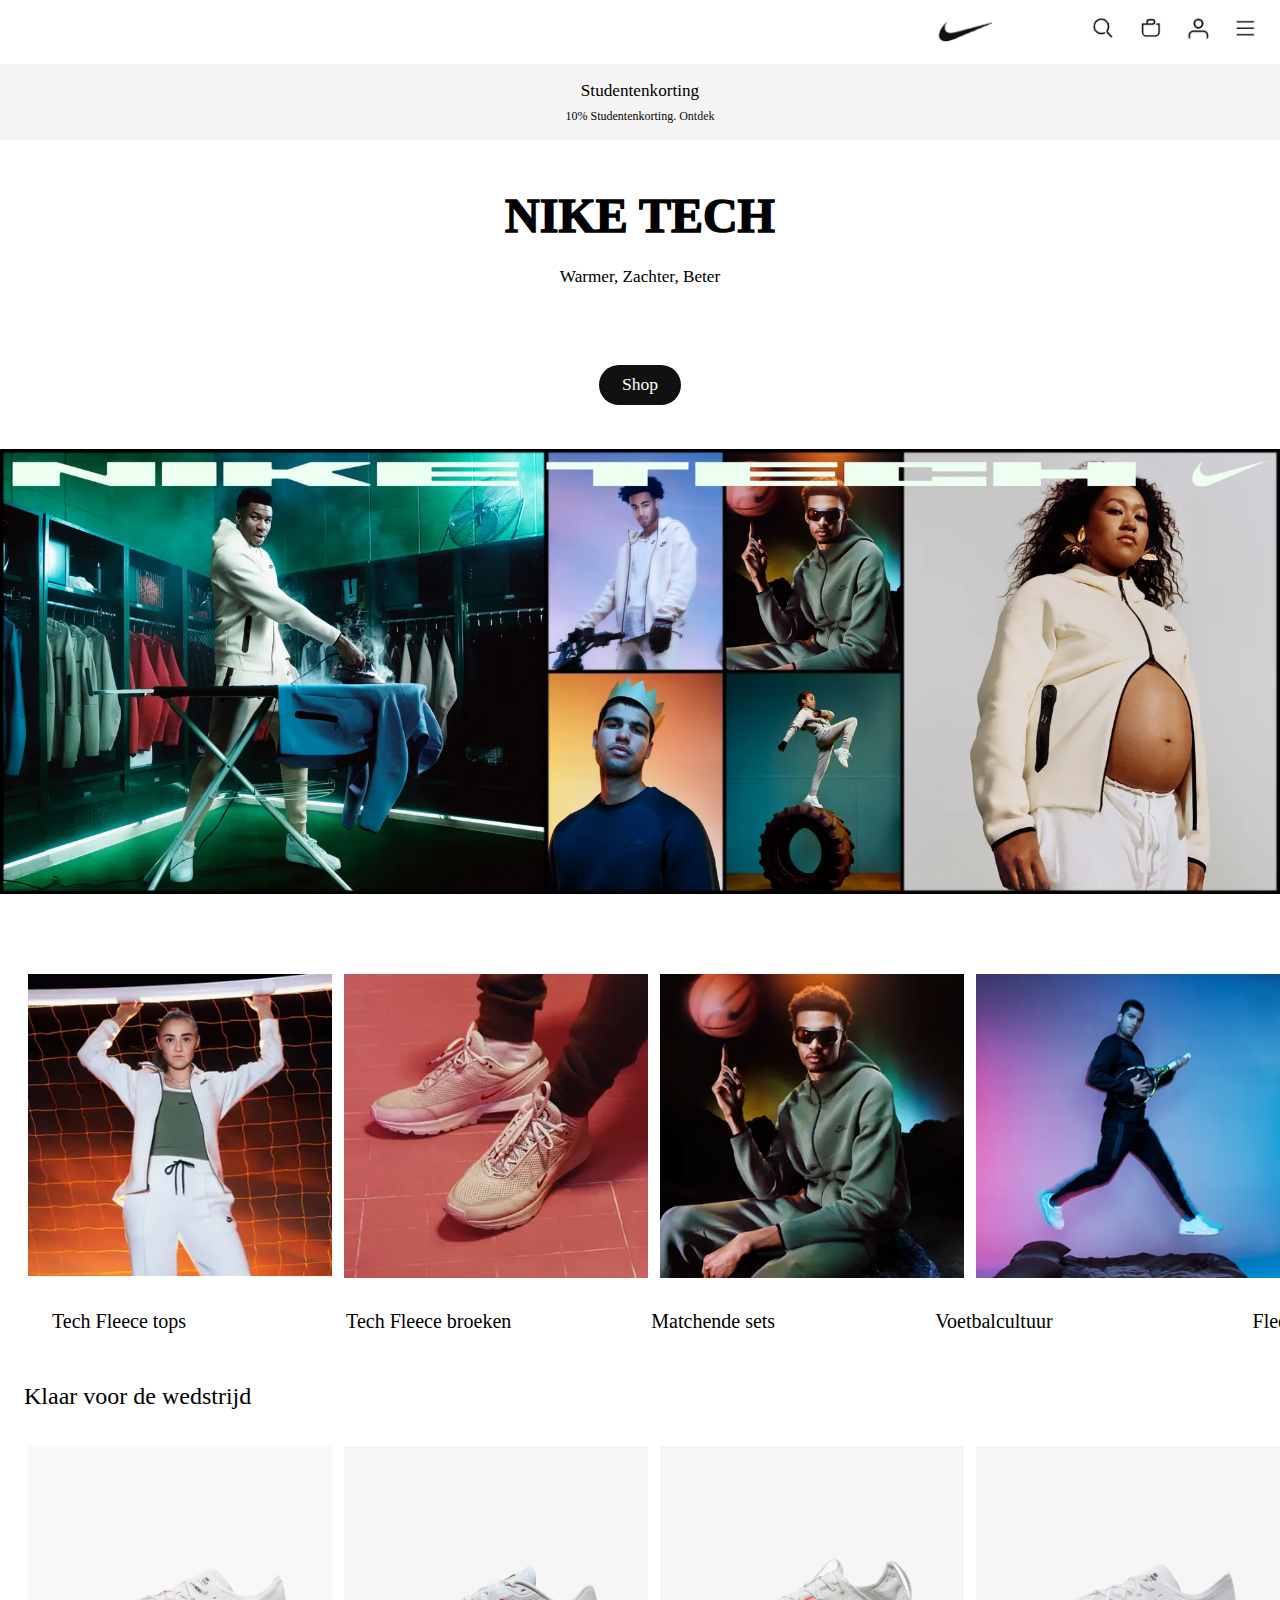
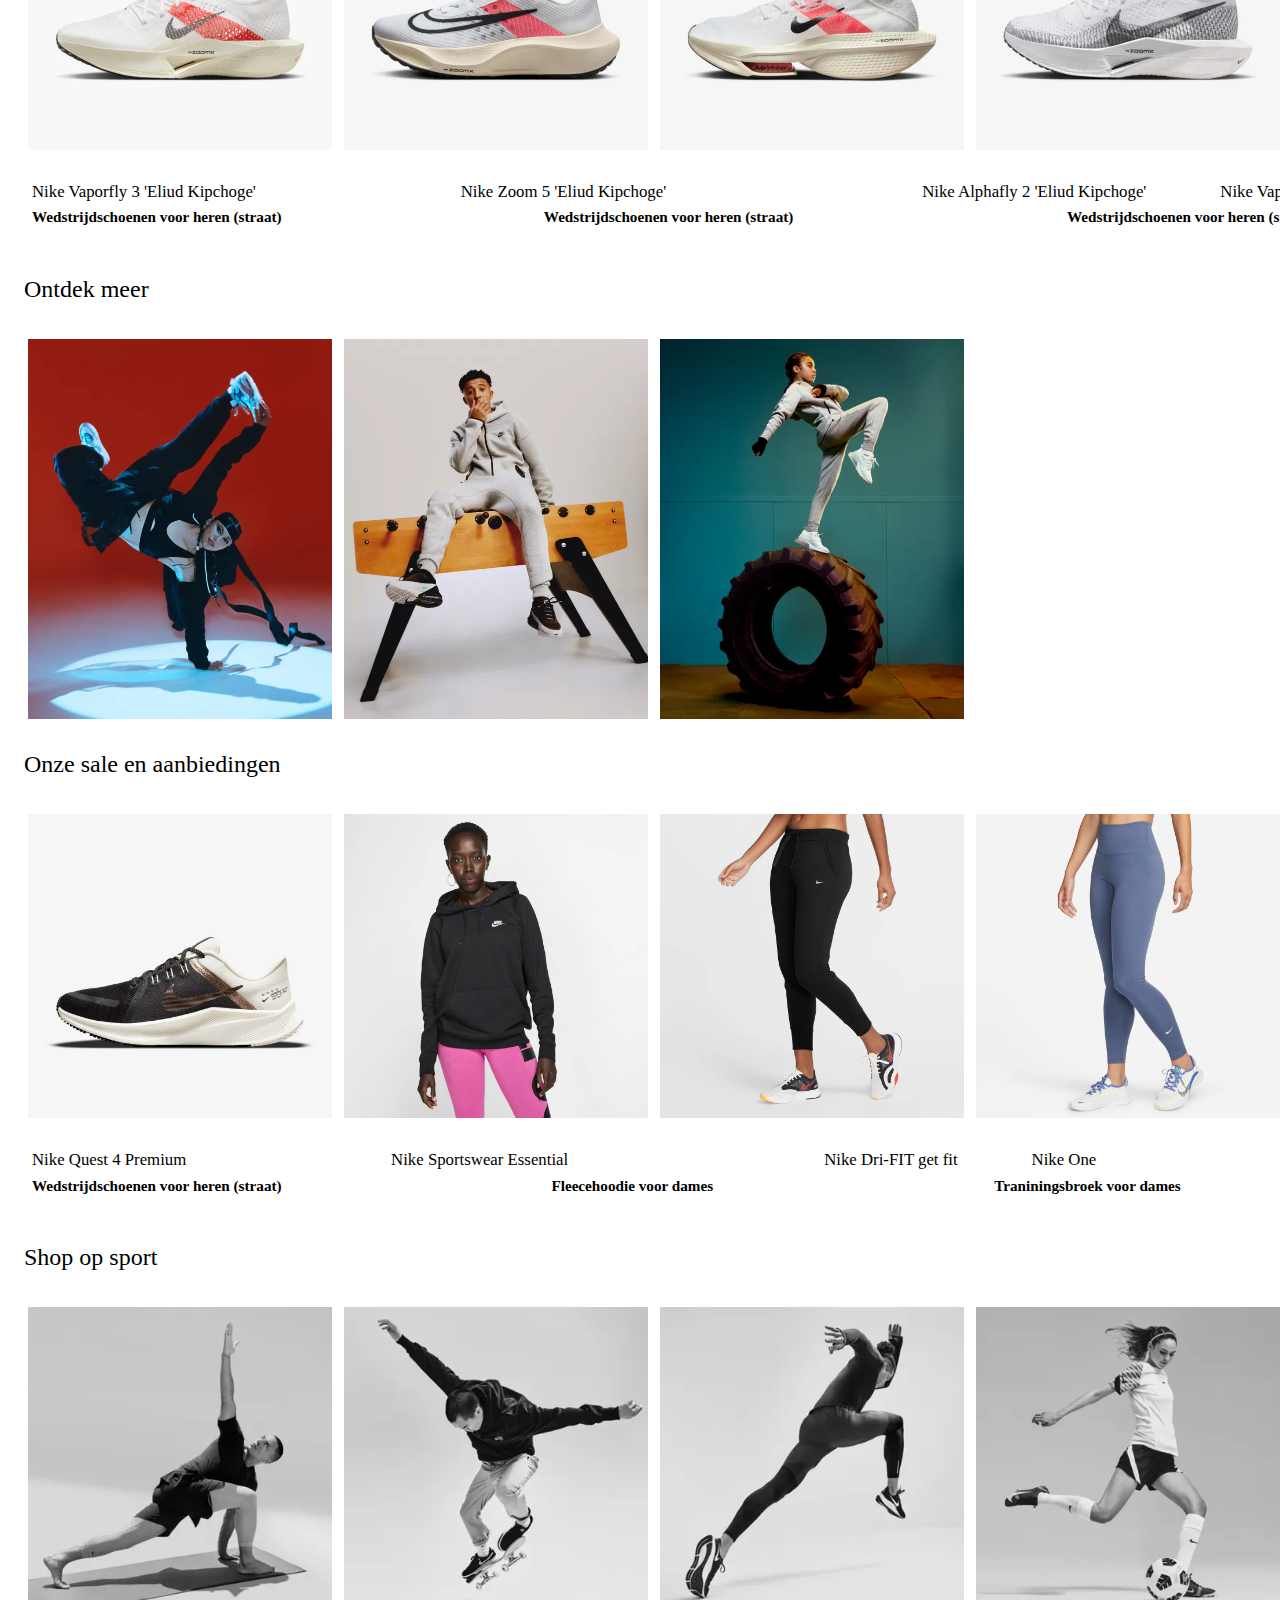
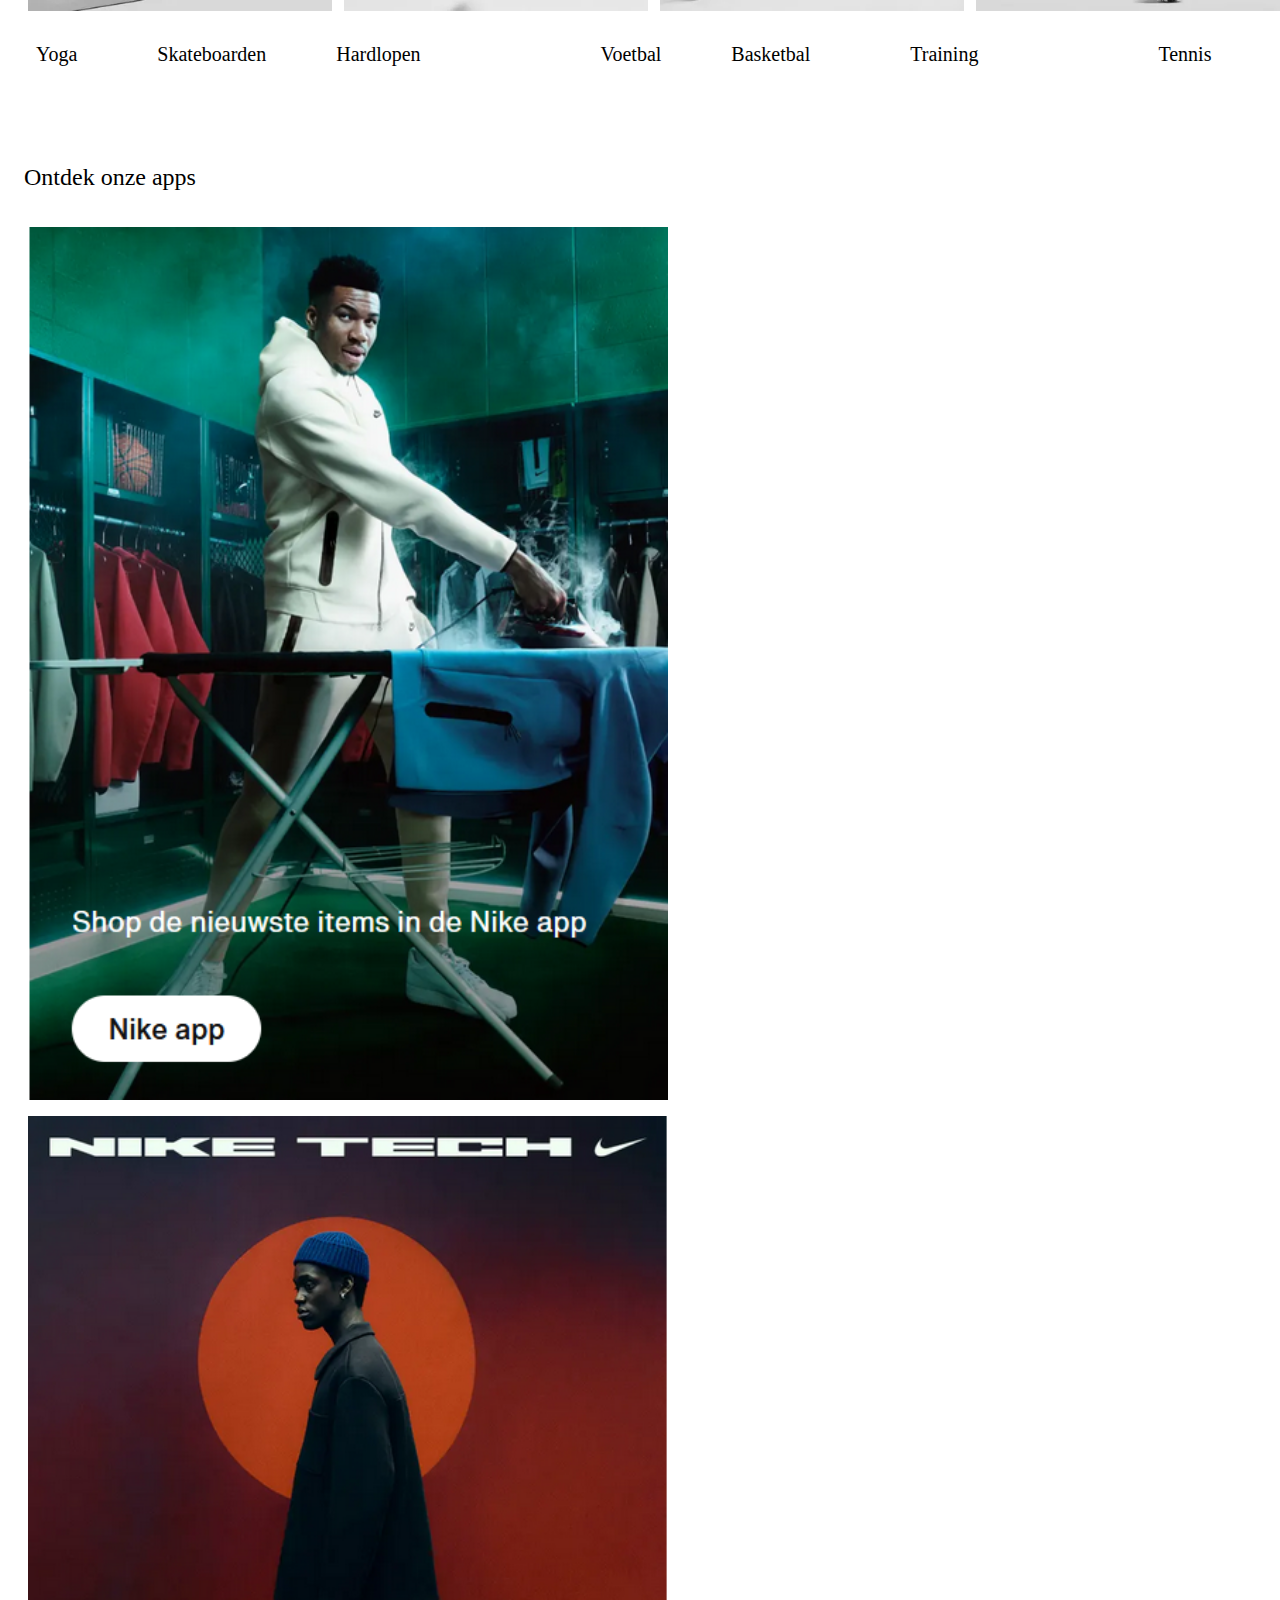
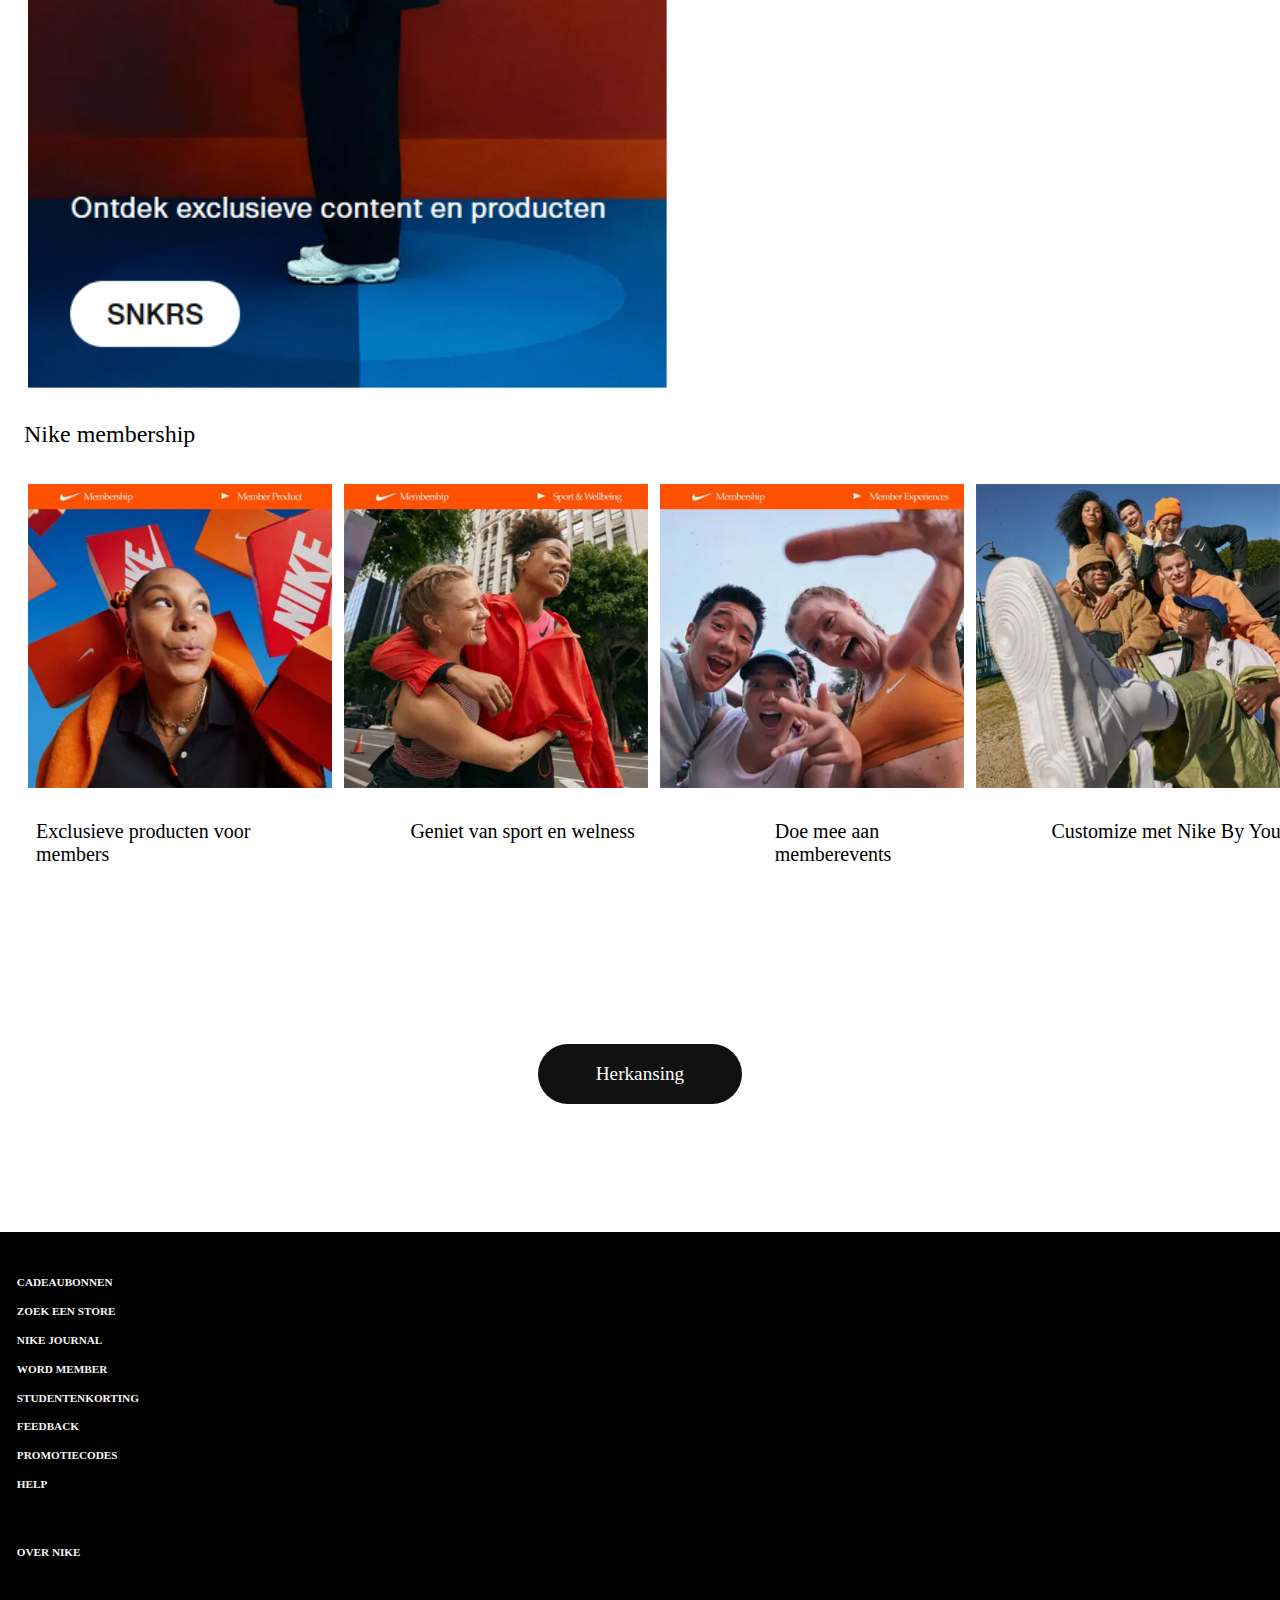
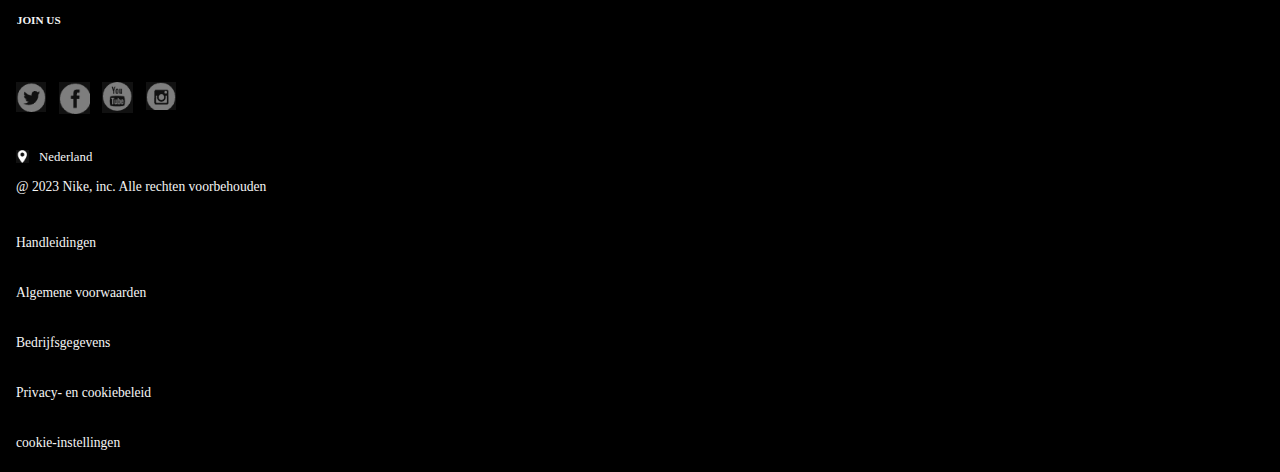
==== commit 593534be: "Add files via upload" ====
--- a/index.html
+++ b/index.html
@@ -25,15 +25,17 @@
 				<li><img src="images/hamaburger.png" alt="menu"></li>
 			</ul>
 		</nav>
-		<section>
+		<section aria-label="Banner">
 			<p>Studentenkorting</p>
-			<p>10% Studentenkorting. Ontdek</p>
+			<p>10% Studentenkorting. <a href="#">Ontdek</a></p>
 		</section>
 	</header>
 
 	<main>
 		<section class="preherkansing">
-			<section></section>
+			<section>
+				<h2 class="hide">hide</h2>
+			</section>
 			<section>
 				<h1>Nike Tech</h1>
 				<p>Warmer, Zachter, Beter</p>
@@ -47,16 +49,17 @@
 
 			<ul>
 				<li>
-					<img src="images/afbeelding1.png" alt="model1">
-					<img src="images/2de.webp" alt="model2">
-					<img src="images/3de.webp" alt="model3">
-					<img src="images/4de.webp" alt="model4">
-					<img src="images/5de.webp" alt="model5">
-					<img src="images/6de.webp" alt="model6">
-				</li>
-			</ul>
-
-			<section>
+					<a href="#"> <img src="images/afbeelding1.png" alt="Tech Fleece tops"> </a>
+					<a href="#"> <img src="images/2de.webp" alt="Tech Fleece broeken"> </a>
+					<a href="#"><img src="images/3de.webp" alt="Matchende sets"></a>
+					<a href="#"><img src="images/4de.webp" alt="Voetbalcultuur"></a>
+					<a href="#"><img src="images/5de.webp" alt="Fleece"></a>
+					<a href="#"><img src="images/6de.webp" alt="Air Max"></a>
+				</li>
+			</ul>
+
+			<section aria-label="Namen van kleding">
+
 				<h3>Tech Fleece tops</h3>
 				<h3>Tech Fleece broeken</h3>
 				<h3>Matchende sets</h3>
@@ -68,19 +71,20 @@
 			<h2>Klaar voor de wedstrijd</h2>
 			<ul>
 				<li>
-					<img src="images/21.webp" alt="schoen1">
-					<img src="images/22.webp" alt="schoen2">
-					<img src="images/23.webp" alt="schoen3">
-					<img src="images/24.webp" alt="schoen4">
-					<img src="images/25.webp" alt="schoen5">
-					<img src="images/26.webp" alt="schoen6">
-					<img src="images/27.webp" alt="schoen7">
-					<img src="images/47.webp" alt="schoen8">
-					<img src="images/49.webp" alt="schoen9">
-				</li>
-			</ul>
-
-			<section>
+					<a href="#"><img src="images/21.webp" alt="Nike Vaporfly 3"></a>
+					<a href="#"><img src="images/22.webp" alt="Nike Zoom 5"></a>
+					<a href="#"><img src="images/23.webp" alt="Nike Alphafly 2"></a>
+					<a href="#"><img src="images/24.webp" alt="Nike Vaporfly 3"></a>
+					<a href="#"><img src="images/25.webp" alt="Nike Vaporfly 3"></a>
+					<a href="#"><img src="images/26.webp" alt="Nike Alphafly 2"></a>
+					<a href="#"><img src="images/27.webp" alt="Nike Streakfly"></a>
+					<a href="#"><img src="images/47.webp" alt="Nike Alphafly 2"></a>
+					<a href="#"><img src="images/49.webp" alt="Nike Zoom Fly 5"></a>
+				</li>
+			</ul>
+
+			<section aria-label="Namen van schoenen">
+
 				<h4>Nike Vaporfly 3 'Eliud Kipchoge'</h4>
 				<h4>Nike Zoom 5 'Eliud Kipchoge'</h4>
 				<h4>Nike Alphafly 2 'Eliud Kipchoge'</h4>
@@ -93,19 +97,20 @@
 
 			</section>
 
-			<section>
-				<p>Wedstrijdschoenen voor heren (straat)</p>
-				<p>Wedstrijdschoenen voor heren (straat)</p>
-				<p>Wedstrijdschoenen voor heren (straat)</p>
-				<p>Wedstrijdschoenen voor heren (straat)</p>
-				<p>Wedstrijdschoenen voor dames (straat)</p>
+			<section aria-label="Soort schoen">
+
+				<p>Wedstrijdschoenen voor heren (straat)</p>
+				<p>Wedstrijdschoenen voor heren (straat)</p>
+				<p>Wedstrijdschoenen voor heren (straat)</p>
+				<p>Wedstrijdschoenen voor heren (straat)</p>
+			    <p>Wedstrijdschoenen voor dames (straat)</p>
 				<p>Wedstrijdschoenen voor dames (straat)</p>
 				<p>Wedstrijdschoenen (straat)</p>
 				<p>Wedstrijdschoenen voor heren (straat)</p>
 				<p>Hardloopschoenen voor dames (straat)</p>
 			</section>
 
-			<section>
+			<section aria-label="Prijzen">
 				<p>269,99</p>
 				<p>179,99</p>
 				<p>319,99</p>
@@ -121,9 +126,9 @@
 
 			<ul>
 				<li>
-					<img src="images/handstand.webp" alt="handstand">
-					<img src="images/sancho.webp" alt="sancho">
-					<img src="images/band.webp" alt="band">
+					<a href="#"><img src="images/handstand.webp" alt="dames"></a>
+					<a href="#"><img src="images/sancho.webp" alt="heren"></a>
+					<a href="#"><img src="images/band.webp" alt="kids"></a>
 				</li>
 
 
@@ -131,18 +136,18 @@
 			<h2>Onze sale en aanbiedingen</h2>
 			<ul>
 				<li>
-					<img src="images/41.webp" alt="trui">
-					<img src="images/42.webp" alt="legging">
-					<img src="images/43.webp" alt="legging">
-					<img src="images/44.webp" alt="broek">
-					<img src="images/45.webp" alt="broek">
-					<img src="images/28.webp" alt="schoen">
-					<img src="images/48.webp" alt="broek">
-					<img src="images/29.webp" alt="tschoen">
-				</li>
-			</ul>
-
-			<section>
+					<a href="#"><img src="images/41.webp" alt="Nike Quest 4 Premium"></a>
+					<a href="#"><img src="images/42.webp" alt="Nike Sportswear Essential"></a>
+					<a href="#"><img src="images/43.webp" alt="Nike Dri-FIT get fit"></a>
+					<a href="#"><img src="images/44.webp" alt="Nike One"></a>
+					<a href="#"><img src="images/45.webp" alt="Nike Pro Flex Vent Max"></a>
+					<a href="#"><img src="images/28.webp" alt="Jordan Brooklyn"></a>
+					<a href="#"><img src="images/48.webp" alt="Nike One"></a>
+					<a href="#"><img src="images/29.webp" alt="Rafa"></a>
+				</li>
+			</ul>
+
+			<section aria-label="Naam van product">
 				<h4>Nike Quest 4 Premium</h4>
 				<h4>Nike Sportswear Essential</h4>
 				<h4>Nike Dri-FIT get fit</h4>
@@ -154,7 +159,7 @@
 
 			</section>
 
-			<section>
+			<section aria-label="Naam van kleding">
 				<p>Wedstrijdschoenen voor heren (straat)</p>
 				<p>Fleecehoodie voor dames</p>
 				<p>Traniningsbroek voor dames</p>
@@ -165,7 +170,7 @@
 				<p>Tenisshorts voor heren</p>
 			</section>
 
-			<section>
+			<section aria-label="Prijzen">
 				<p>79,99</p>
 				<p>59,99</p>
 				<p>59,99</p>
@@ -180,18 +185,18 @@
 			<h2>Shop op sport</h2>
 			<ul>
 				<li>
-					<img src="images/51.webp" alt="yoga">
-					<img src="images/52.webp" alt="skaten">
-					<img src="images/53.webp" alt="atletiek">
-					<img src="images/54.webp" alt="voetbal">
-					<img src="images/55.webp" alt="volleybal">
-					<img src="images/56.webp" alt="volleybal">
-					<img src="images/57.webp" alt="tennis">
-					<img src="images/58.webp" alt="dans">
-				</li>
-			</ul>
-
-			<section>
+					<a href="#"><img src="images/51.webp" alt="yoga"></a>
+					<a href="#"><img src="images/52.webp" alt="skaten"></a>
+					<a href="#"><img src="images/53.webp" alt="atletiek"></a>
+					<a href="#"><img src="images/54.webp" alt="voetbal"></a>
+					<a href="#"><img src="images/55.webp" alt="volleybal"></a>
+					<a href="#"><img src="images/56.webp" alt="volleybal"></a>
+					<a href="#"><img src="images/57.webp" alt="tennis"></a>
+					<a href="#"><img src="images/58.webp" alt="dans"></a>
+				</li>
+			</ul>
+
+			<section aria-label="Sporten">
 				<h3>Yoga</h3>
 				<h3>Skateboarden</h3>
 				<h3>Hardlopen</h3>
@@ -206,25 +211,26 @@
 
 			<ul class="verticaal">
 				<li>
-					<img src="images/verticaal1.png" alt="strijken">
-					<img src="images/verticaal2.png" alt="model">
+					<a href="#"><img src="images/verticaal1.png" alt="Nike app"></a>
+					<a href="#"><img src="images/verticaal2.png" alt="SNKRS"></a>
 				</li>
 
 			</ul>
 			<h2>Nike membership</h2>
 			<ul>
 				<li>
-					<img src="images/61.webp" alt="dozen">
-					<a href="trainingclub.html"><img src="images/62.webp" alt="vrienden"></a>
-					<img src="images/63.webp" alt="selfie">
-					<img src="images/64.webp" alt="gezellig">
-					<img src="images/65.webp" alt="schoen">
-					<img src="images/66.webp" alt="vriendenfoto">
-
-				</li>
-			</ul>
-
-			<section>
+					<a href="#"><img src="images/61.webp" alt="Members"></a>
+					<a href="trainingclub.html"><img src="images/62.webp" alt="Sport en welness"></a>
+					<a href="#"><img src="images/63.webp" alt="Memberevents"></a>
+					<a href="#"><img src="images/64.webp" alt="Nike by you"></a>
+					<a href="#"><img src="images/65.webp" alt="Aanbiedingen voor members"></a>
+					<a href="#"><img src="images/66.webp" alt="Meer membership"></a>
+
+				</li>
+			</ul>
+
+			<section aria-label="Namen van categorieen">
+
 				<h3>Exclusieve producten voor<br> members</h3>
 				<h3>Geniet van sport en welness</h3>
 				<h3>Doe mee aan <br> memberevents</h3>
@@ -233,72 +239,78 @@
 				<h3>Meer membership</h3>
 			</section>
 
-			<section class="herkansingbutton">
+			<section aria-label="Button herkansing" class="herkansingbutton">
 				<button class="debutton">Herkansing</button>
 			</section>
 		</section>
 
 		<section class="herkansing">
-		     <h2>Nike Membership</h2>
-			<ul>
-				<li><img src="images/61.webp" alt="dozen">
-					<h3>Exclusieve producten voor members</h3>
-				</li>
-				<li><img src="images/62.webp" alt="vrienden">
-					<h3>Geniet van sport en welness</h3>
-				</li>
-				<li><img src="images/63.webp" alt="selfie">
-					<h3>Doe mee aan memberevents</h3>
-				</li>
-				<li><img src="images/64.webp" alt="gezellig">
-					<h3>Customize met Nike By You</h3>
-				</li>
-				<li><img src="images/65.webp" alt="schoen">
-					<h3>Exclusieve aanbiedingen voor members</h3>
-				</li>
-				<li><img src="images/66.webp" alt="vriendenfoto">
-					<h3>Meer membership</h3>
+			<h2>Nike Membership</h2>
+			<ul>
+				<li><a href="#"><img src="images/61.webp" alt="Members">
+						<h3>Exclusieve producten voor members</h3>
+					</a>
+				</li>
+				<li><a href="trainingclub.html"><img src="images/62.webp" alt="Sport en welness">
+						<h3>Geniet van sport en welness</h3>
+					</a>
+				</li>
+				<li><a href="#"><img src="images/63.webp" alt="memberevents">
+						<h3>Doe mee aan memberevents</h3>
+					</a>
+				</li>
+				<li><a href="#"><img src="images/64.webp" alt="Nike By You">
+						<h3>Customize met Nike By You</h3>
+					</a>
+				</li>
+				<li><a href="#"><img src="images/65.webp" alt="aanbiedingen voor members">
+						<h3>Exclusieve aanbiedingen voor members</h3>
+					</a>
+				</li>
+				<li><a href="#"><img src="images/66.webp" alt="Meer membership">
+						<h3>Meer membership</h3>
+					</a>
 				</li>
 			</ul>
 		</section>
 
 	</main>
 	<footer>
-		<section>
-			<p>Cadeaubonnen</p>
-			<p>Zoek een store</p>
-			<p>Nike journal</p>
-			<p>Word member</p>
-			<p>Studentenkorting</p>
-			<p>Feedback</p>
-			<p>Promotiecodes</p>
-		</section>
-
-		<section>
-			<p>help</p>
-			<p>over nike</p>
-			<p>join us</p>
-		</section>
-
-		<section>
-			<img src="images/twittericon.png" alt="twitter">
-			<img src="images/facebookicon.png" alt="facebook">
-			<img src="images/youtubeicon.png" alt="youtube">
-			<img src="images/instaicon.png" alt="insta">
-		</section>
-
-		<section>
+		<section aria-label="categorieen">
+			<p><a href="#">Cadeaubonnen</a></p>
+			<p><a href="#">Zoek een store</a></p>
+			<p><a href="#">Nike journal</a></p>
+			<p><a href="#">Word member</a></p>
+			<p><a href="#">Studentenkorting</a></p>
+			<p><a href="#">Feedback</a></p>
+			<p><a href="#">Promotiecodes</a></p>
+		</section>
+
+		<section aria-label="categorieen">
+			<p><a href="#">help</a></p>
+			<p><a href="#">over nike</a></p>
+			<p><a href="#">join us</a></p>
+		</section>
+
+		<section aria-label="Social media">
+			<a href="#"><img src="images/twittericon.png" alt="twitter"></a>
+			<a href="#"><img src="images/facebookicon.png" alt="facebook"></a>
+			<a href="#"><img src="images/youtubeicon.png" alt="youtube"></a>
+			<a href="#"><img src="images/instaicon.png" alt="insta"></a>
+		</section>
+
+		<section aria-label="Locatie">
 			<img src="images/locatieicon.png" alt="locatie">
 			<p>Nederland</p>
 		</section>
 
-		<section>
-			<p>@ 2023 Nike, inc. Alle rechten voorbehouden</p>
-			<p>Handleidingen</p>
-			<p>Algemene voorwaarden</p>
-			<p> Bedrijfsgegevens</p>
-			<p>Privacy- en cookiebeleid</p>
-			<p>cookie-instellingen</p>
+		<section aria-label="categorieen">
+			<p><a href="#">@ 2023 Nike, inc. Alle rechten voorbehouden</a></p>
+			<p><a href="#">Handleidingen</a></p>
+			<p><a href="#">Algemene voorwaarden</a></p>
+			<p><a href="#">Bedrijfsgegevens</a></p>
+			<p><a href="#">Privacy- en cookiebeleid</a></p>
+			<p><a href="#">cookie-instellingen</a></p>
 		</section>
 
 	</footer>
--- a/styles/style.css
+++ b/styles/style.css
@@ -47,6 +47,7 @@
 	width: 1.45em;
 	margin-left: 1em;
 	margin-right: 8em;
+
 }
 
 header section {
@@ -389,7 +390,7 @@
 	margin-right: 13em;
 }
 
-main section:nth-of-type(2), main section:nth-of-type(6), main section:nth-of-type(9) {
+ main section:nth-of-type(6), main section:nth-of-type(9) {
 	display: none;
 }
 
@@ -545,7 +546,7 @@
 	margin-bottom: var(--margin-onder-afbeelding);
 }
 
-.pagina2 section:nth-of-type(1) {
+.pagina2 section:nth-of-type(1), .pagina2 section:nth-of-type(2) {
 	display: flex;
 }
 
@@ -714,7 +715,9 @@
 }
 
 a {
-	text-decoration: solid underline black 0.11em;
+	text-decoration: none;
+	color: #111;
+	
 
 }
 
@@ -934,7 +937,7 @@
 	}
 
 	.pagina2 section:nth-of-type(2) h2:nth-child(1) {
-		margin-right: 1em;
+		margin-right: 4em;
 	}
 
 	.pagina2 section:nth-of-type(2) h2:nth-child(2) {
@@ -1429,7 +1432,7 @@
 
 /* Stijl voor de titels in de lijstitems */
 .herkansing li h3 {
-	margin-top: 10px;
+	margin-top: 1em;
 	margin-left: 0;
 	margin-right: 0;
 	font-size: 1.1em;
@@ -1441,7 +1444,19 @@
 
 .preherkansing {
 	display: block;
-	overflow-x: hidden;
+	
+}
+
+.hide {
+	display: none;
+}
+
+button:hover{
+	background-color: rgb(99, 99, 99);
+}
+
+footer a{
+color: #F5F5F5;
 }
 
 @media (min-width: 450px) {
